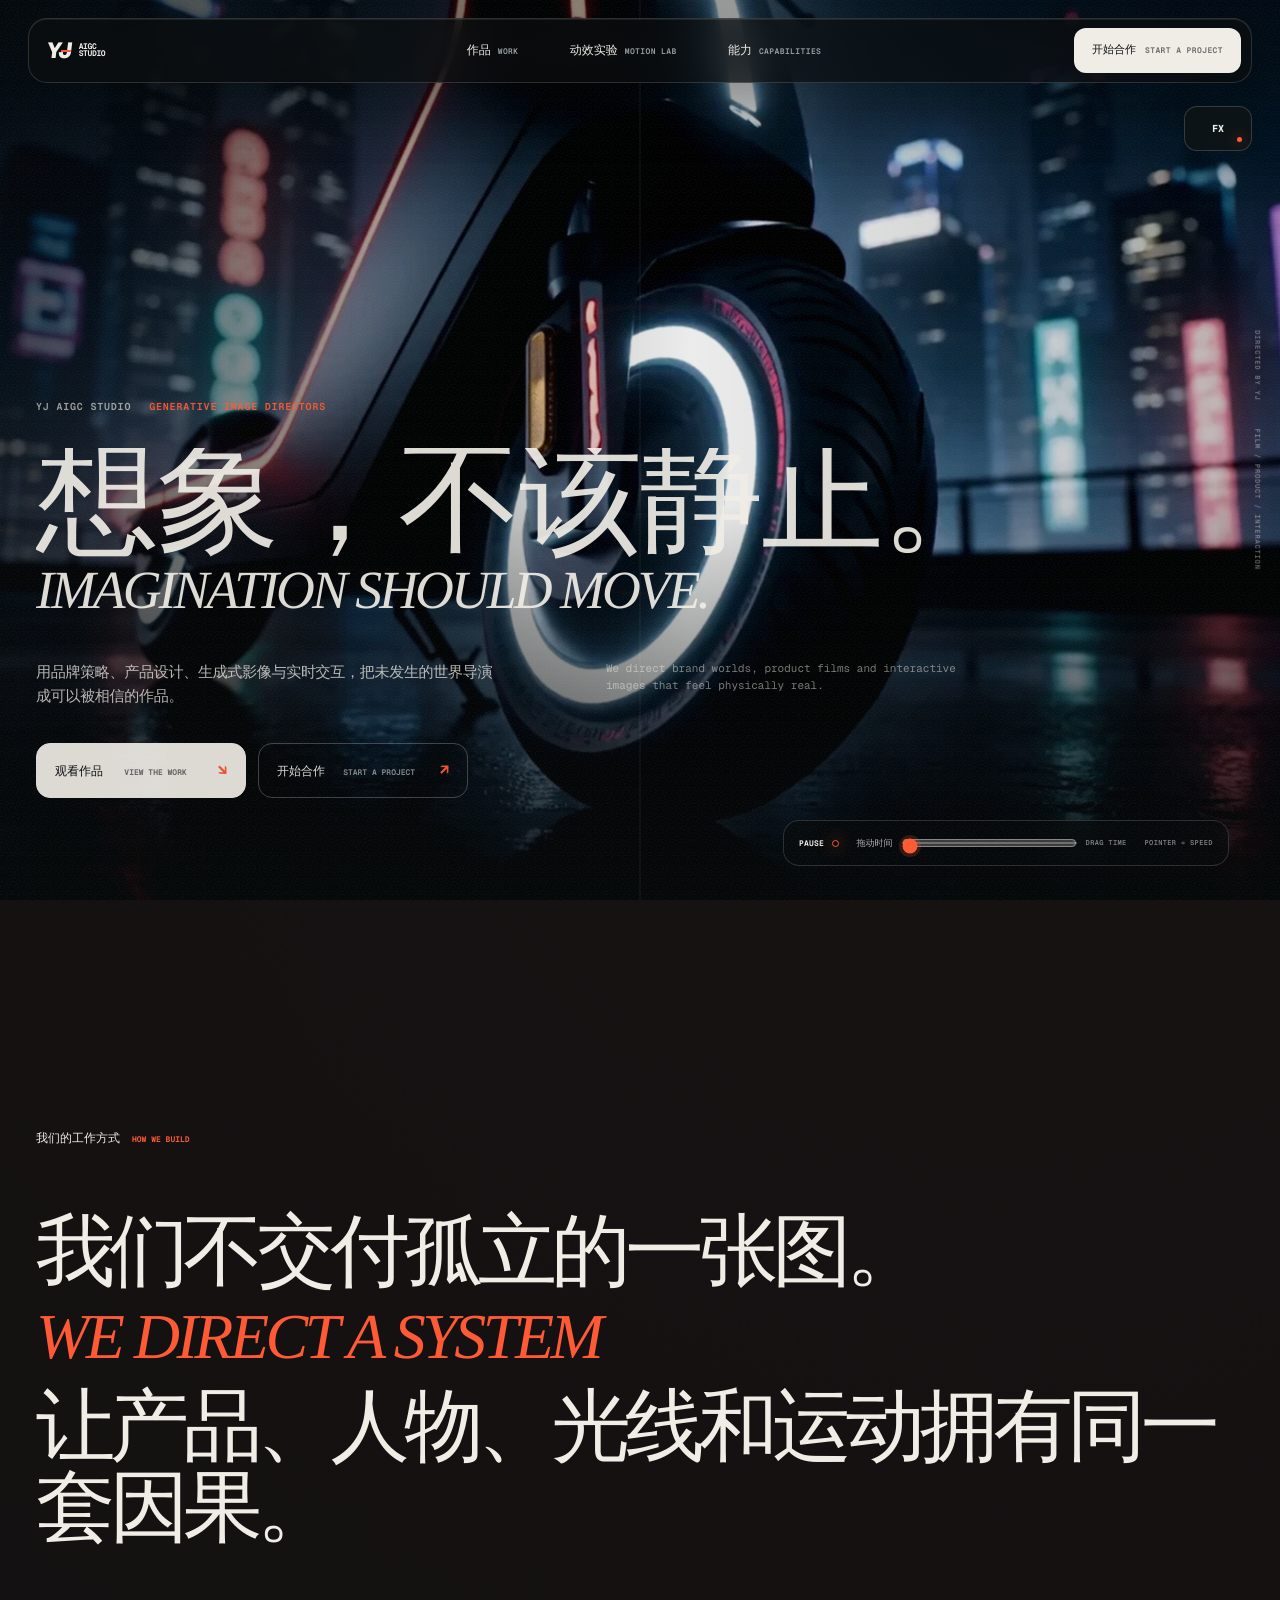
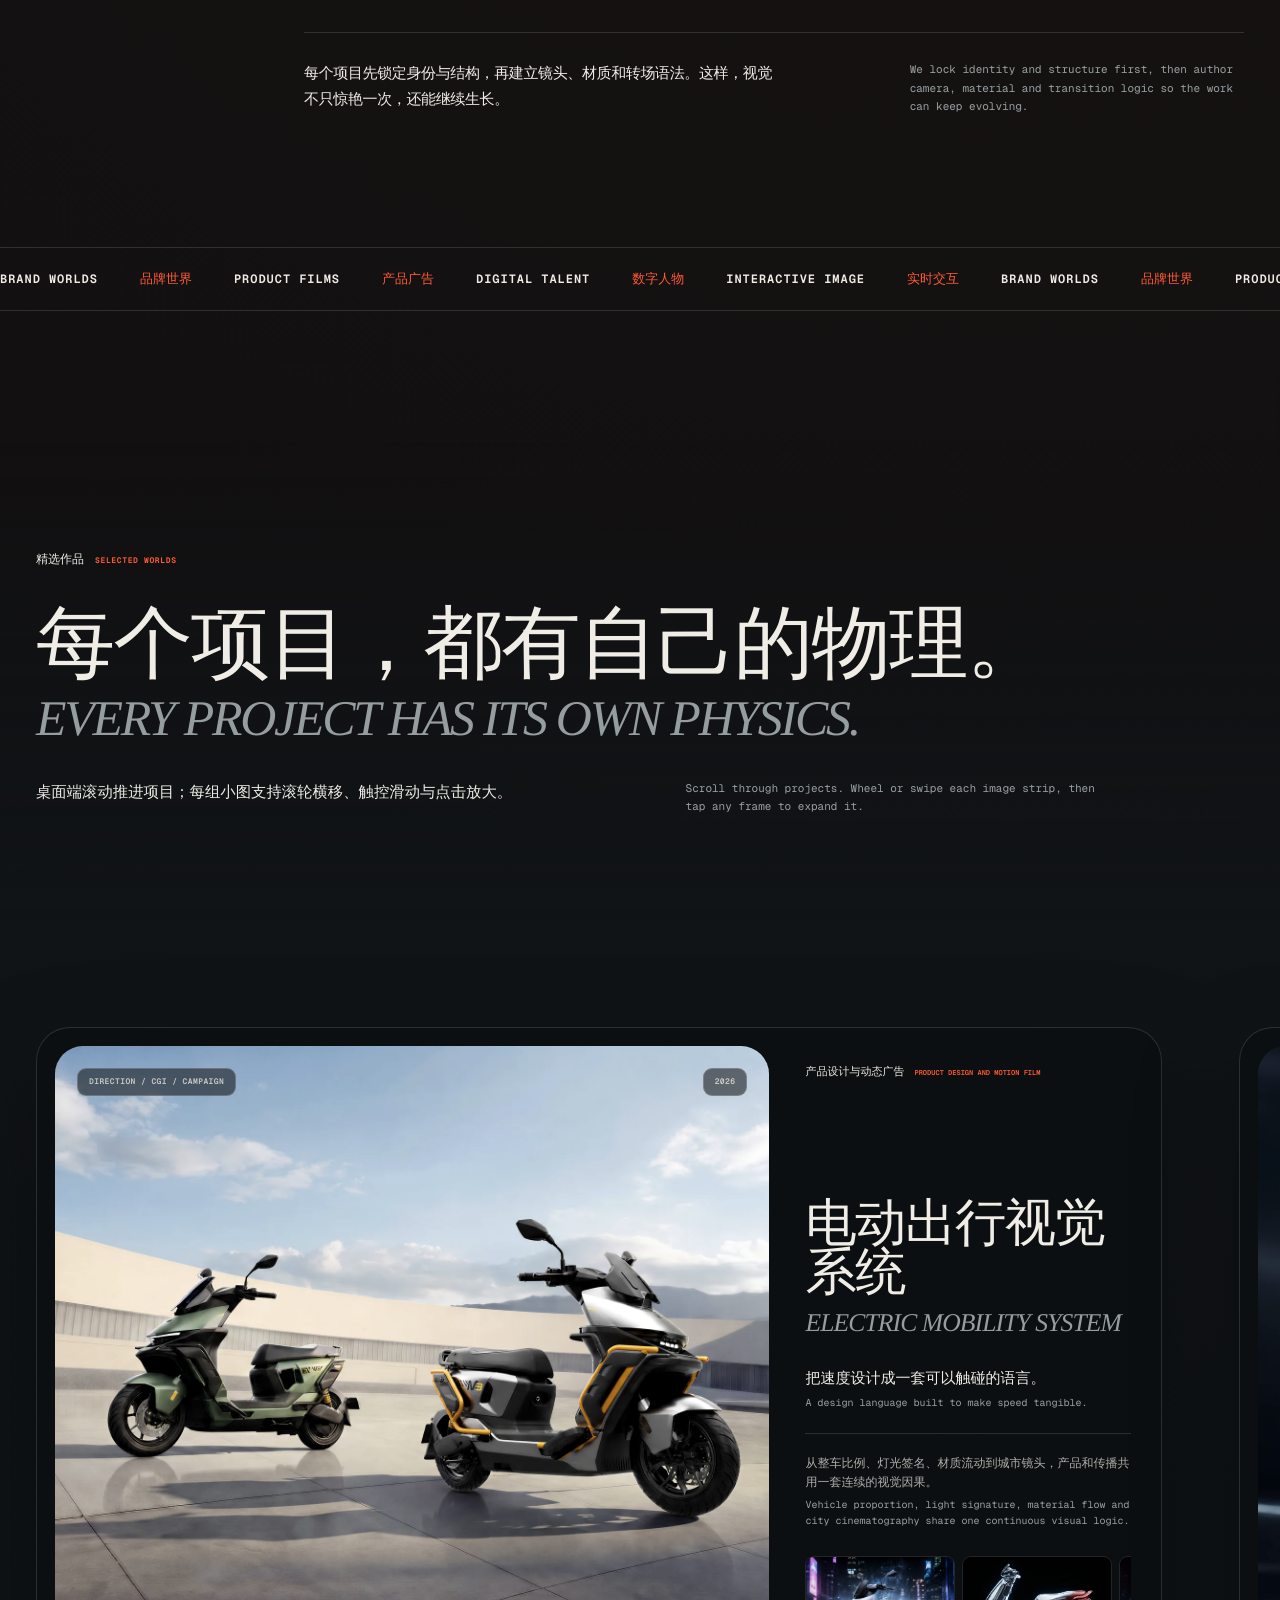
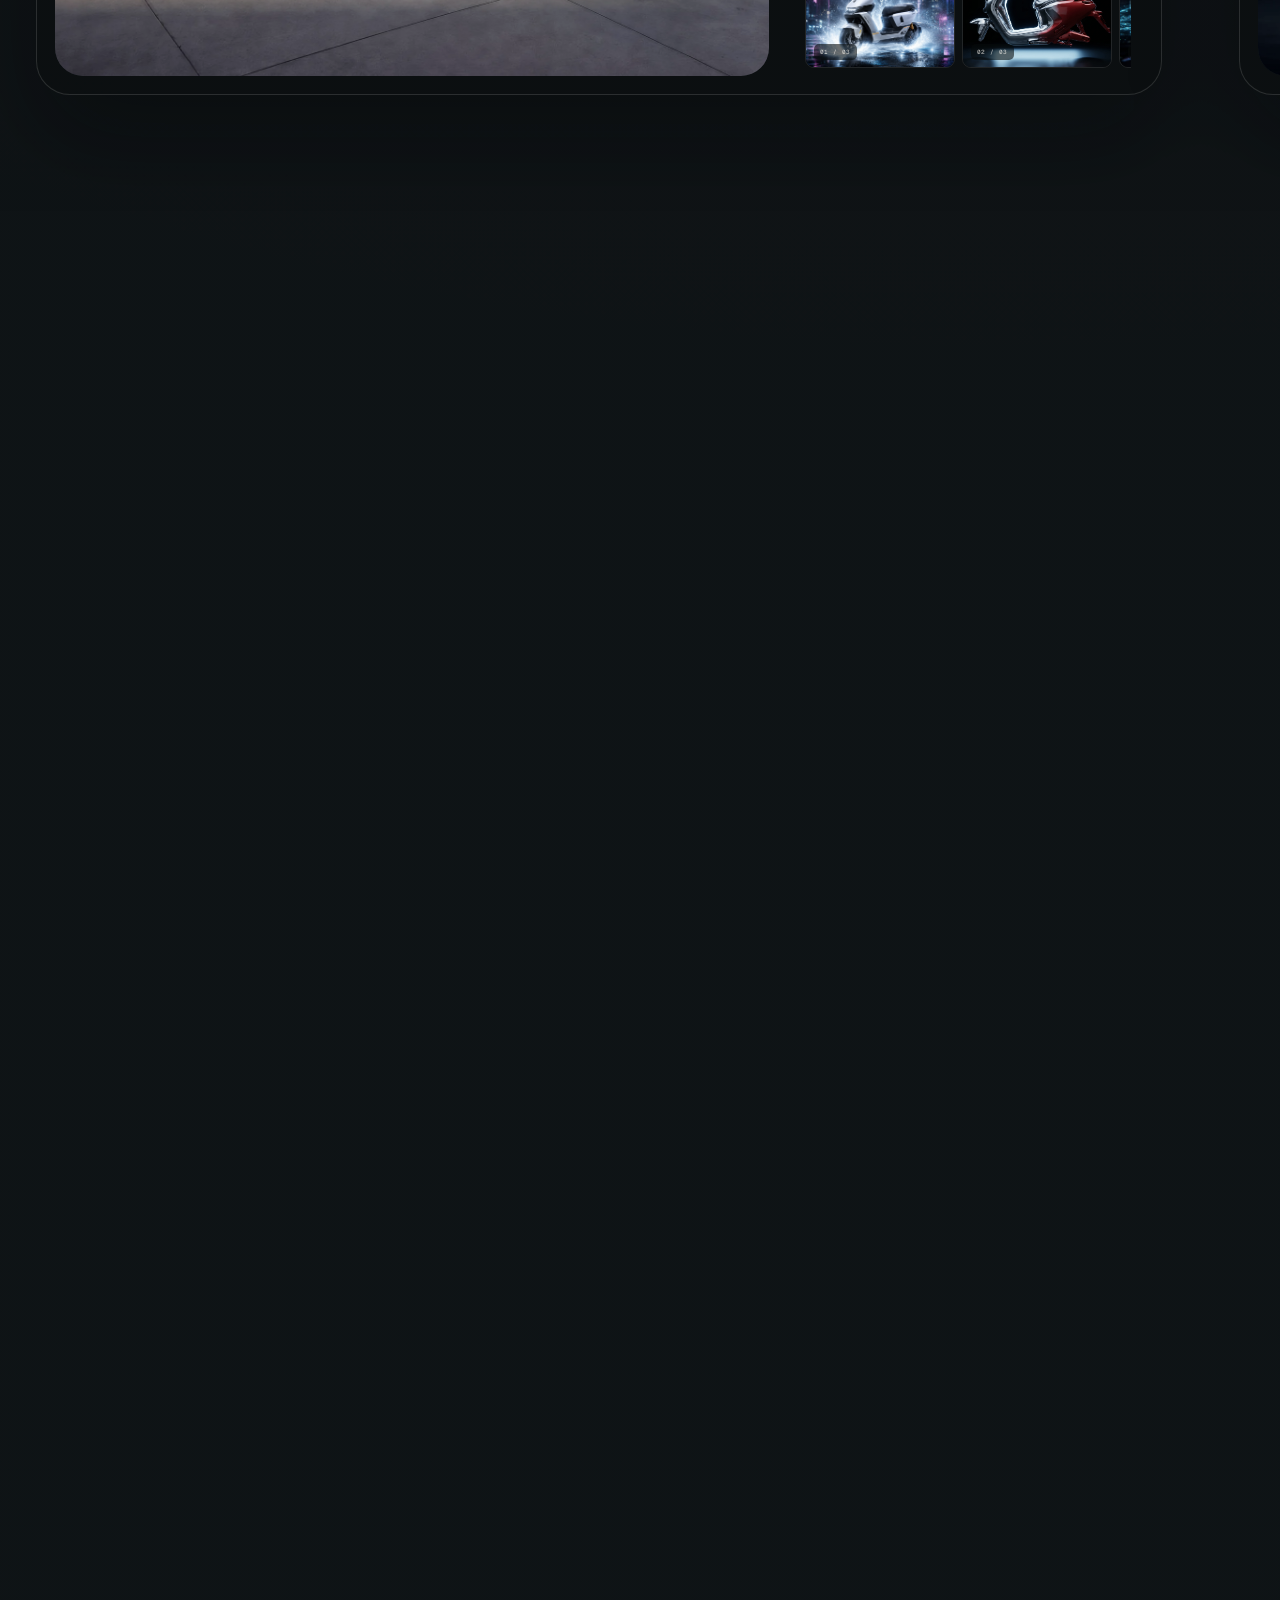
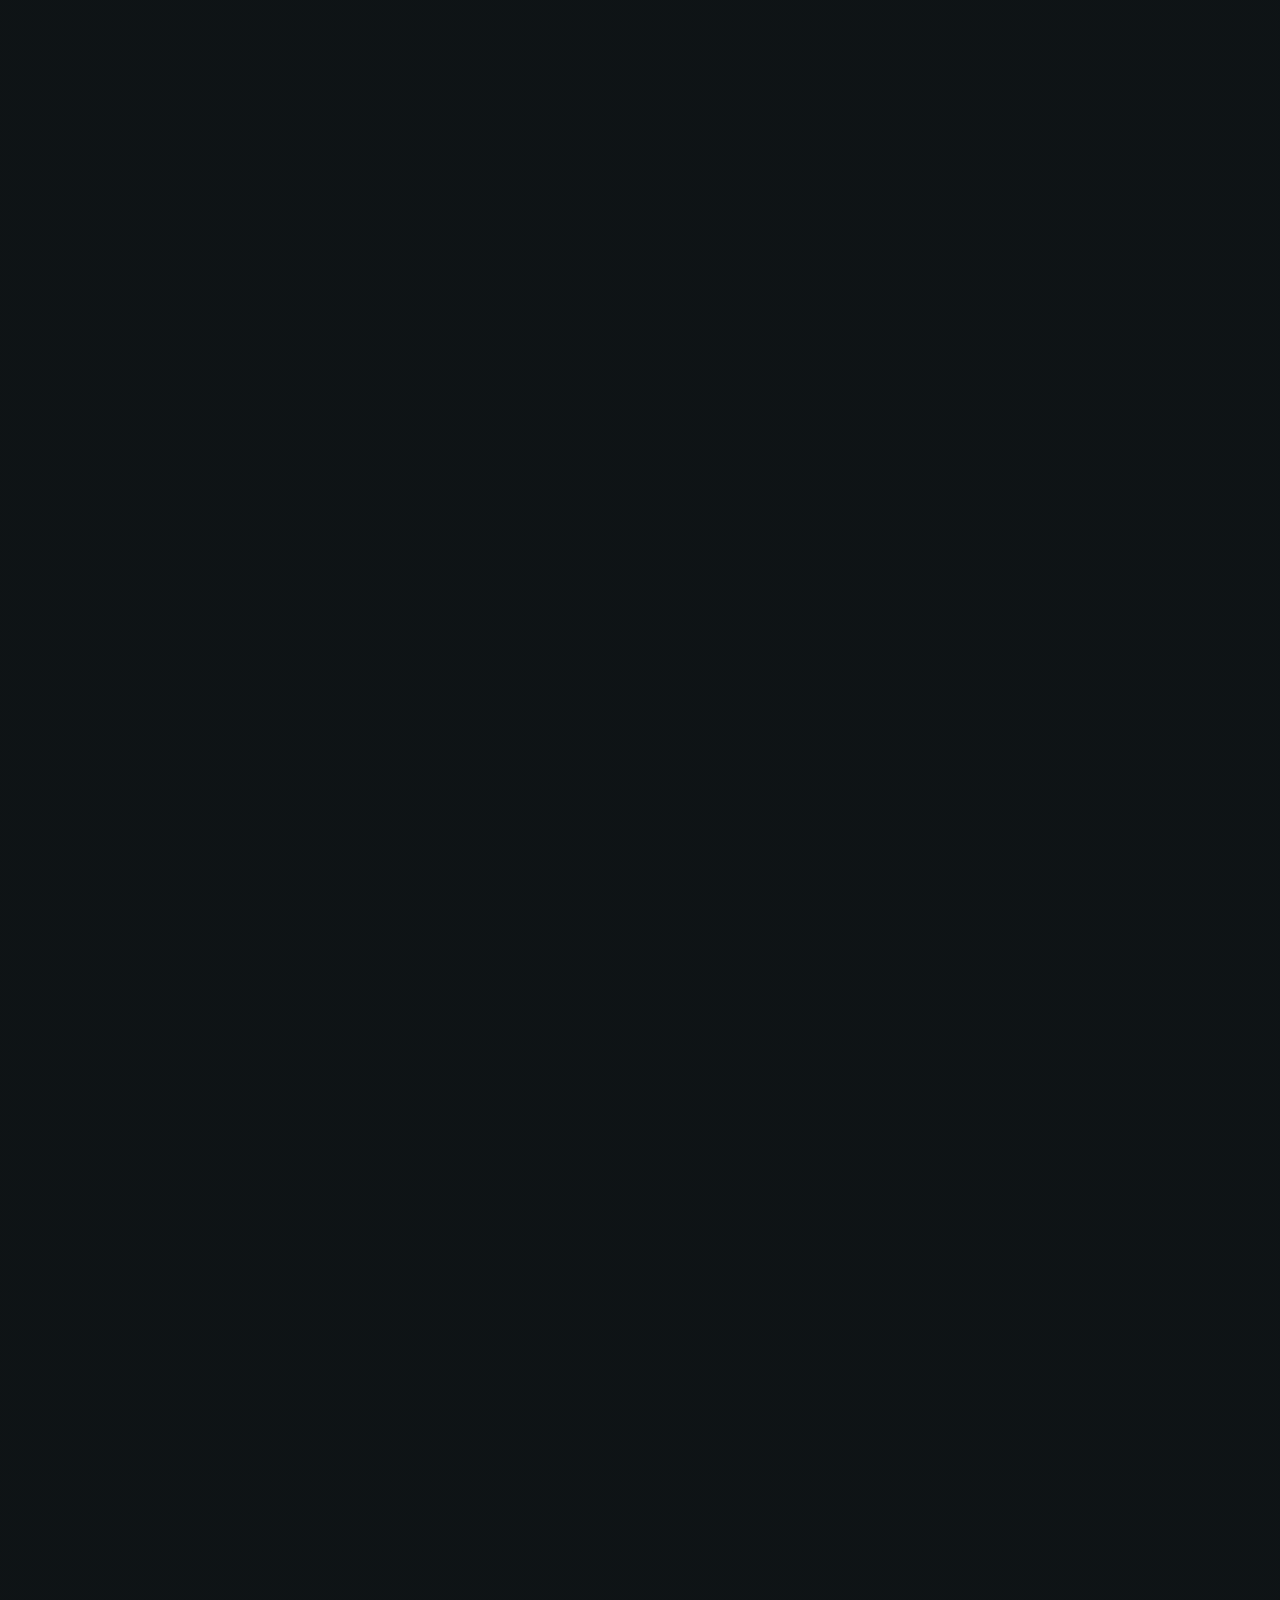
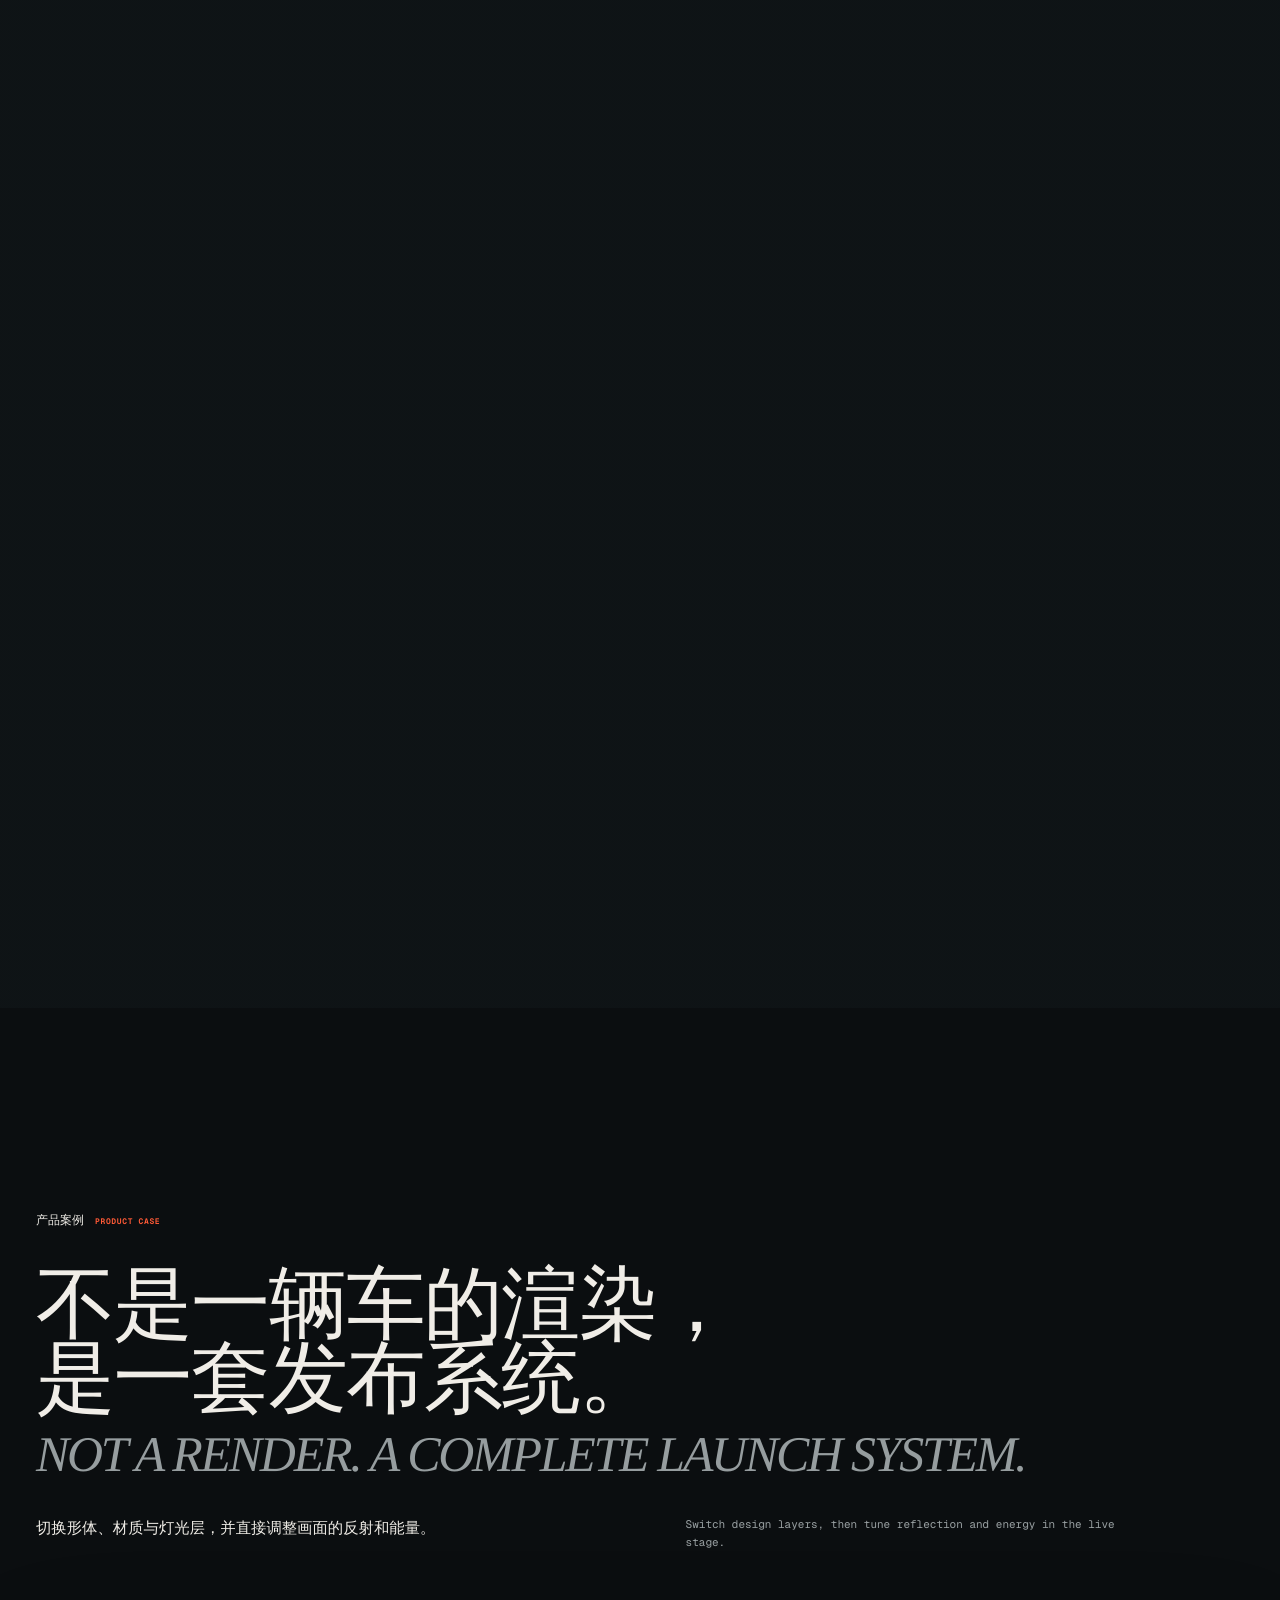
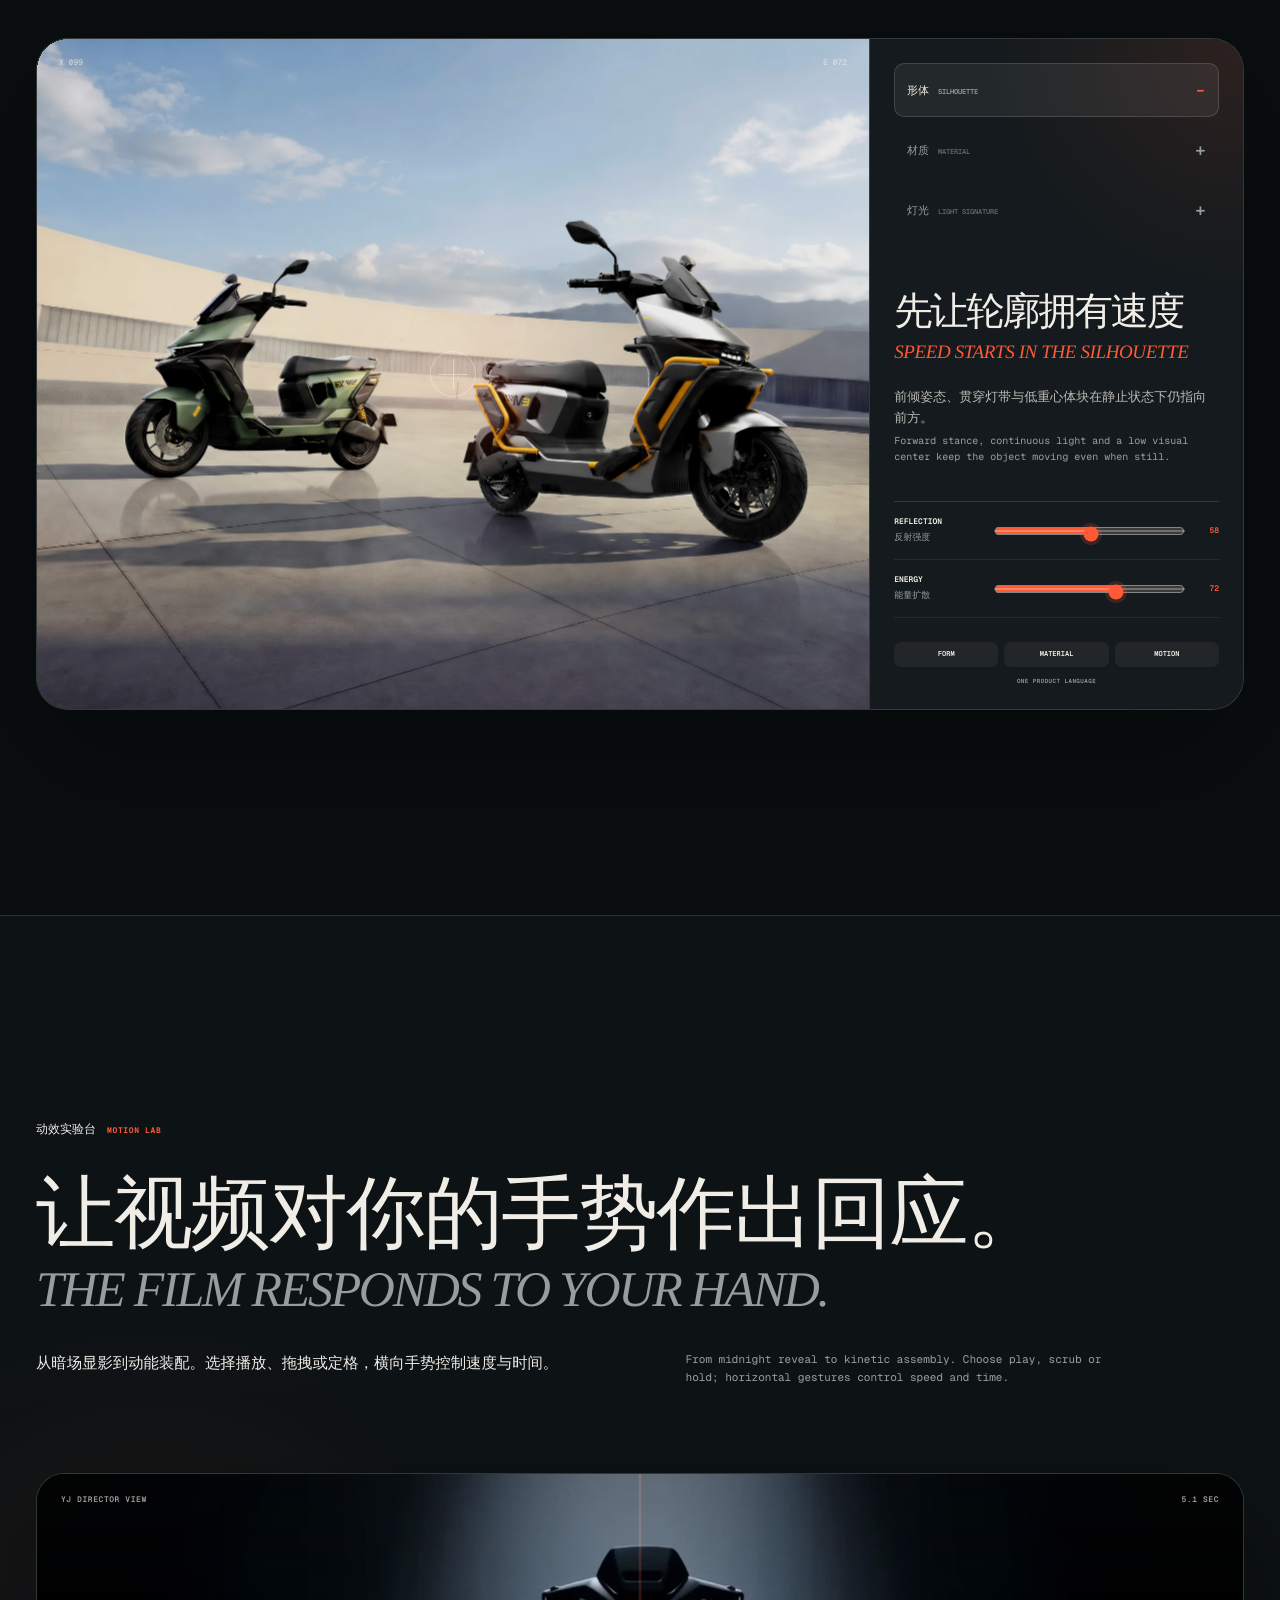
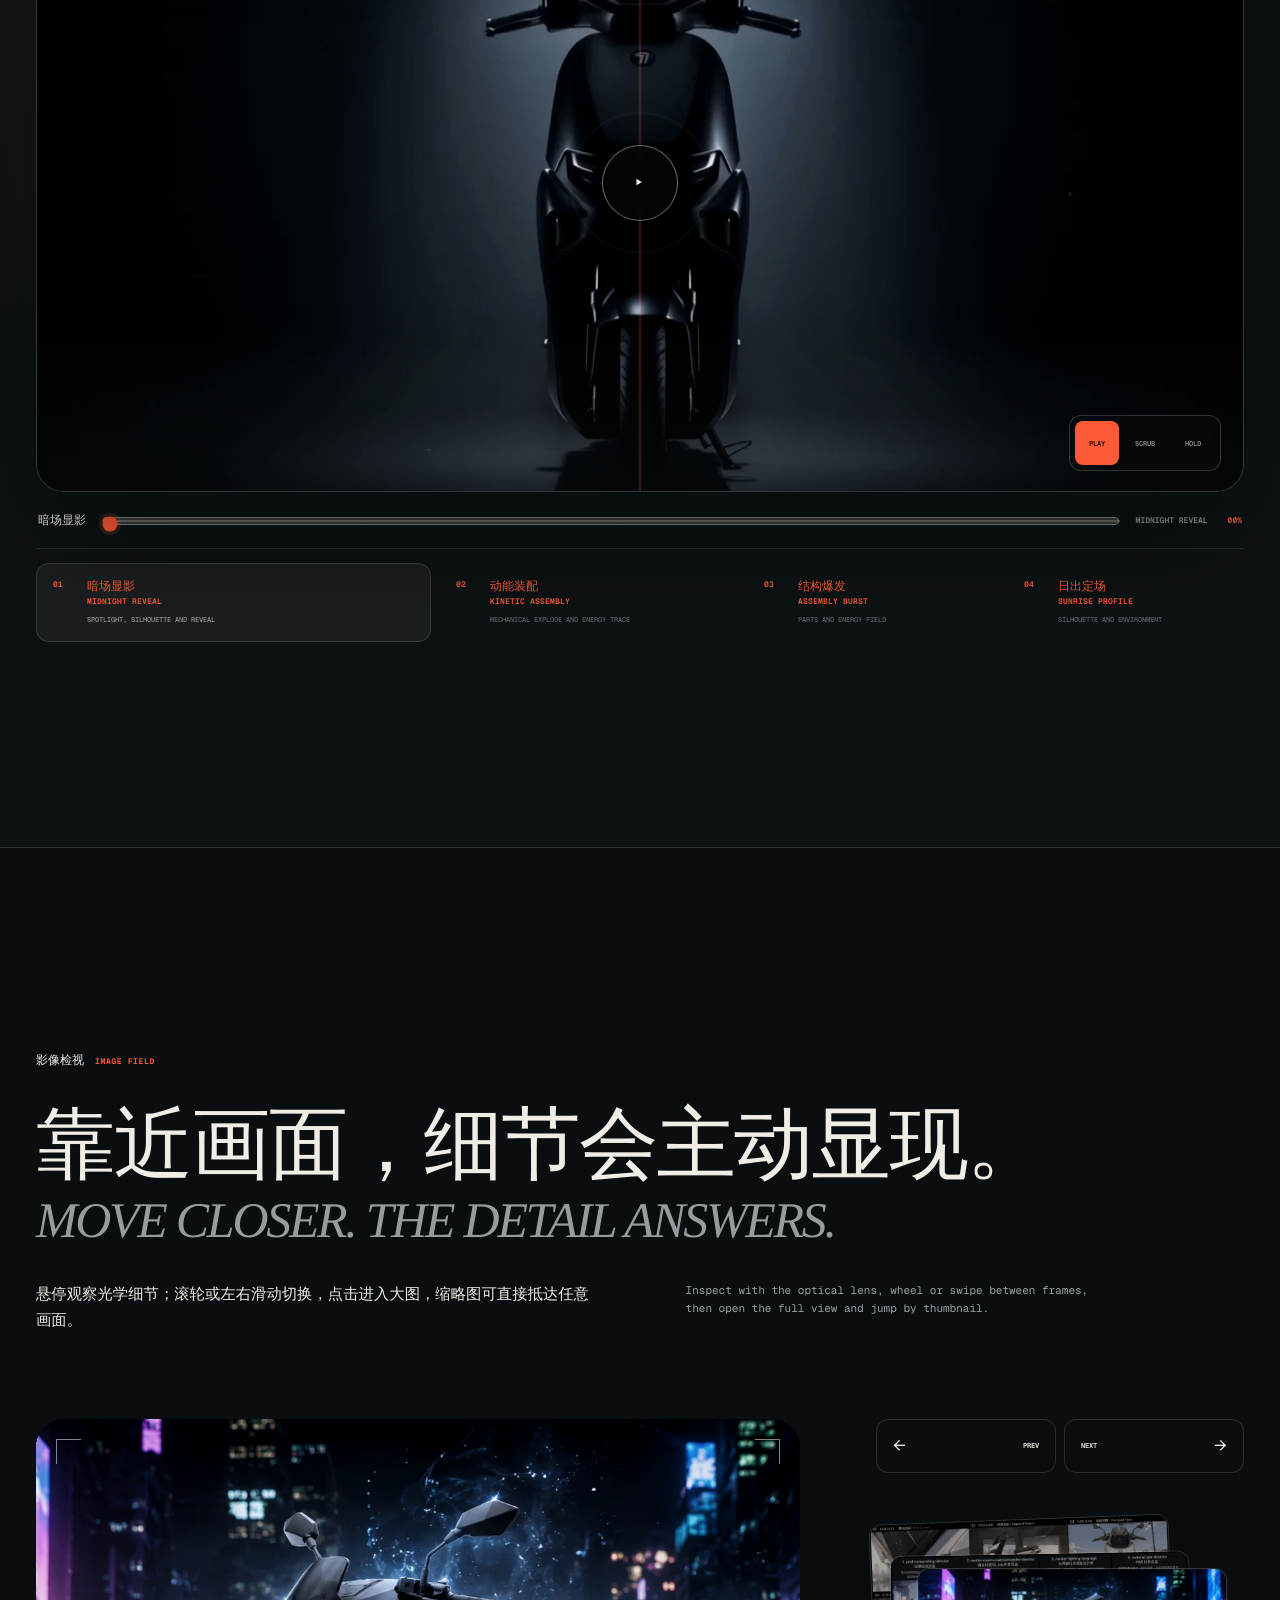
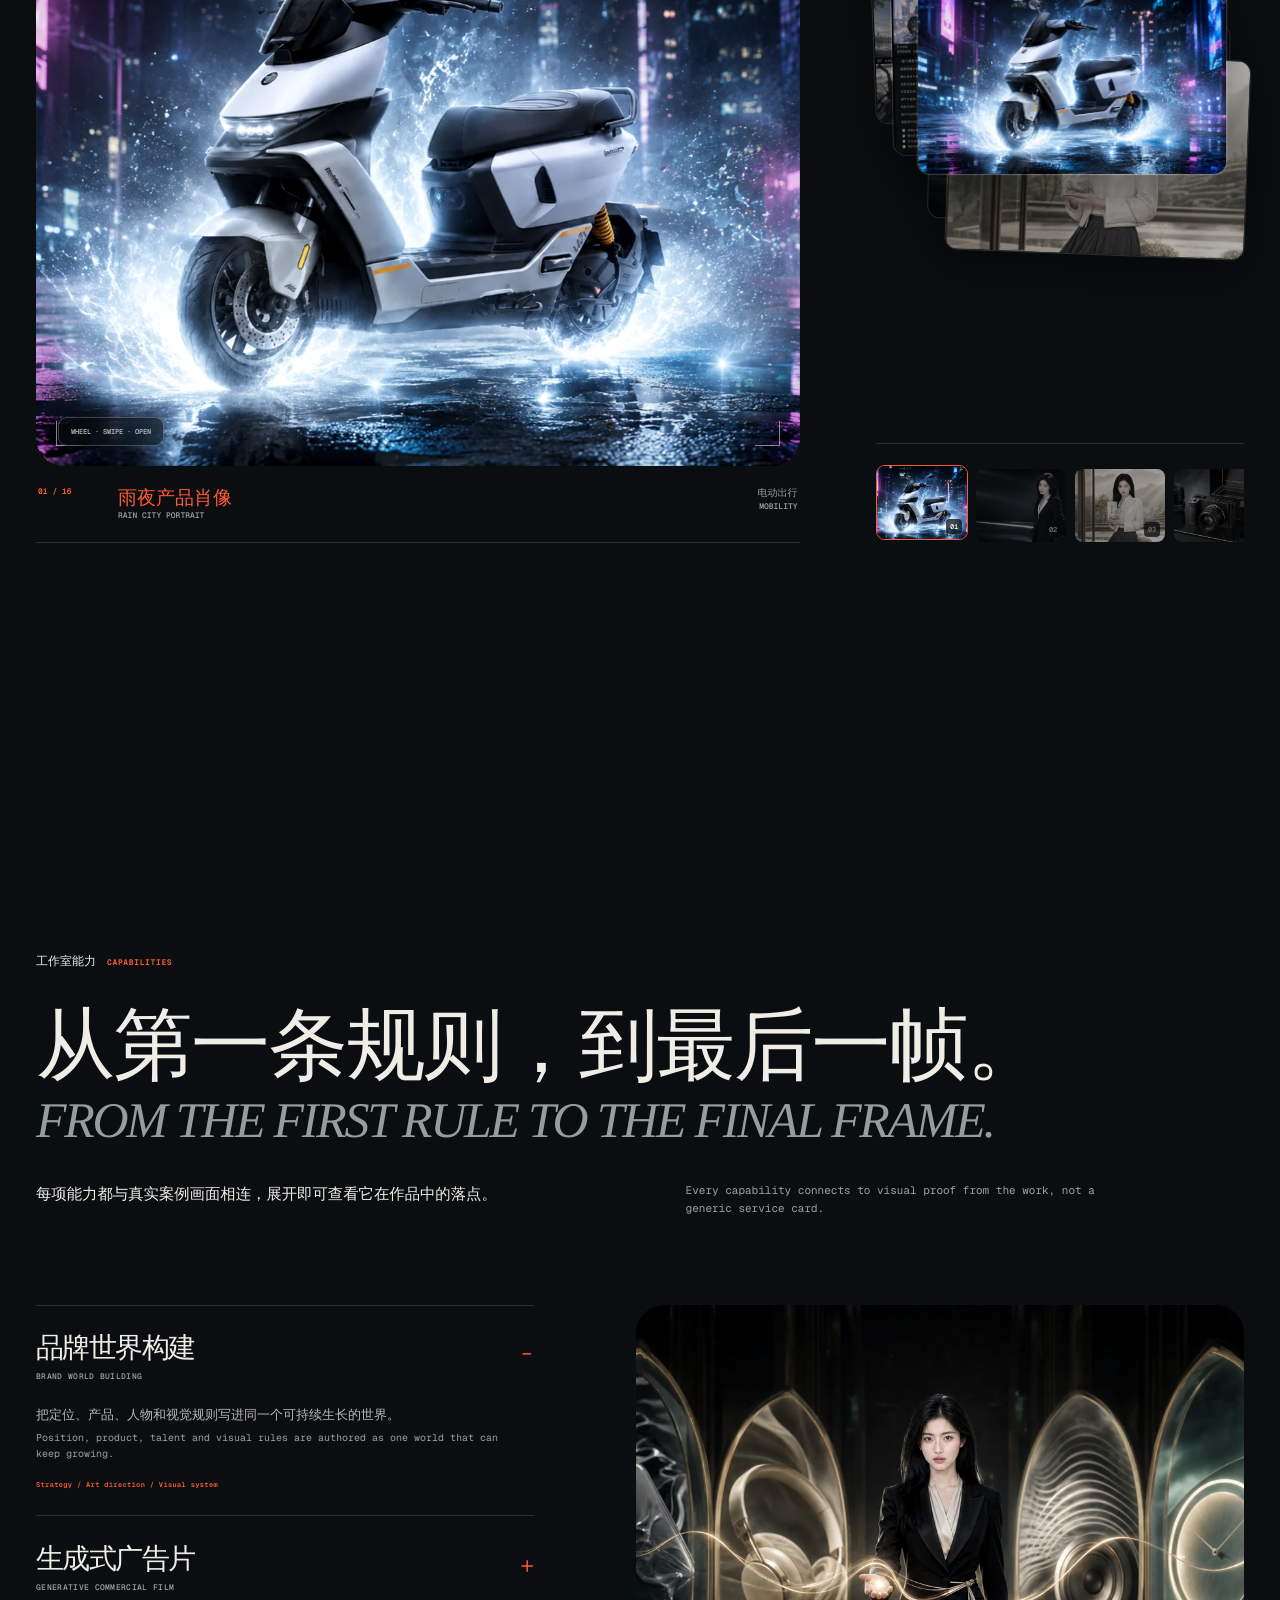
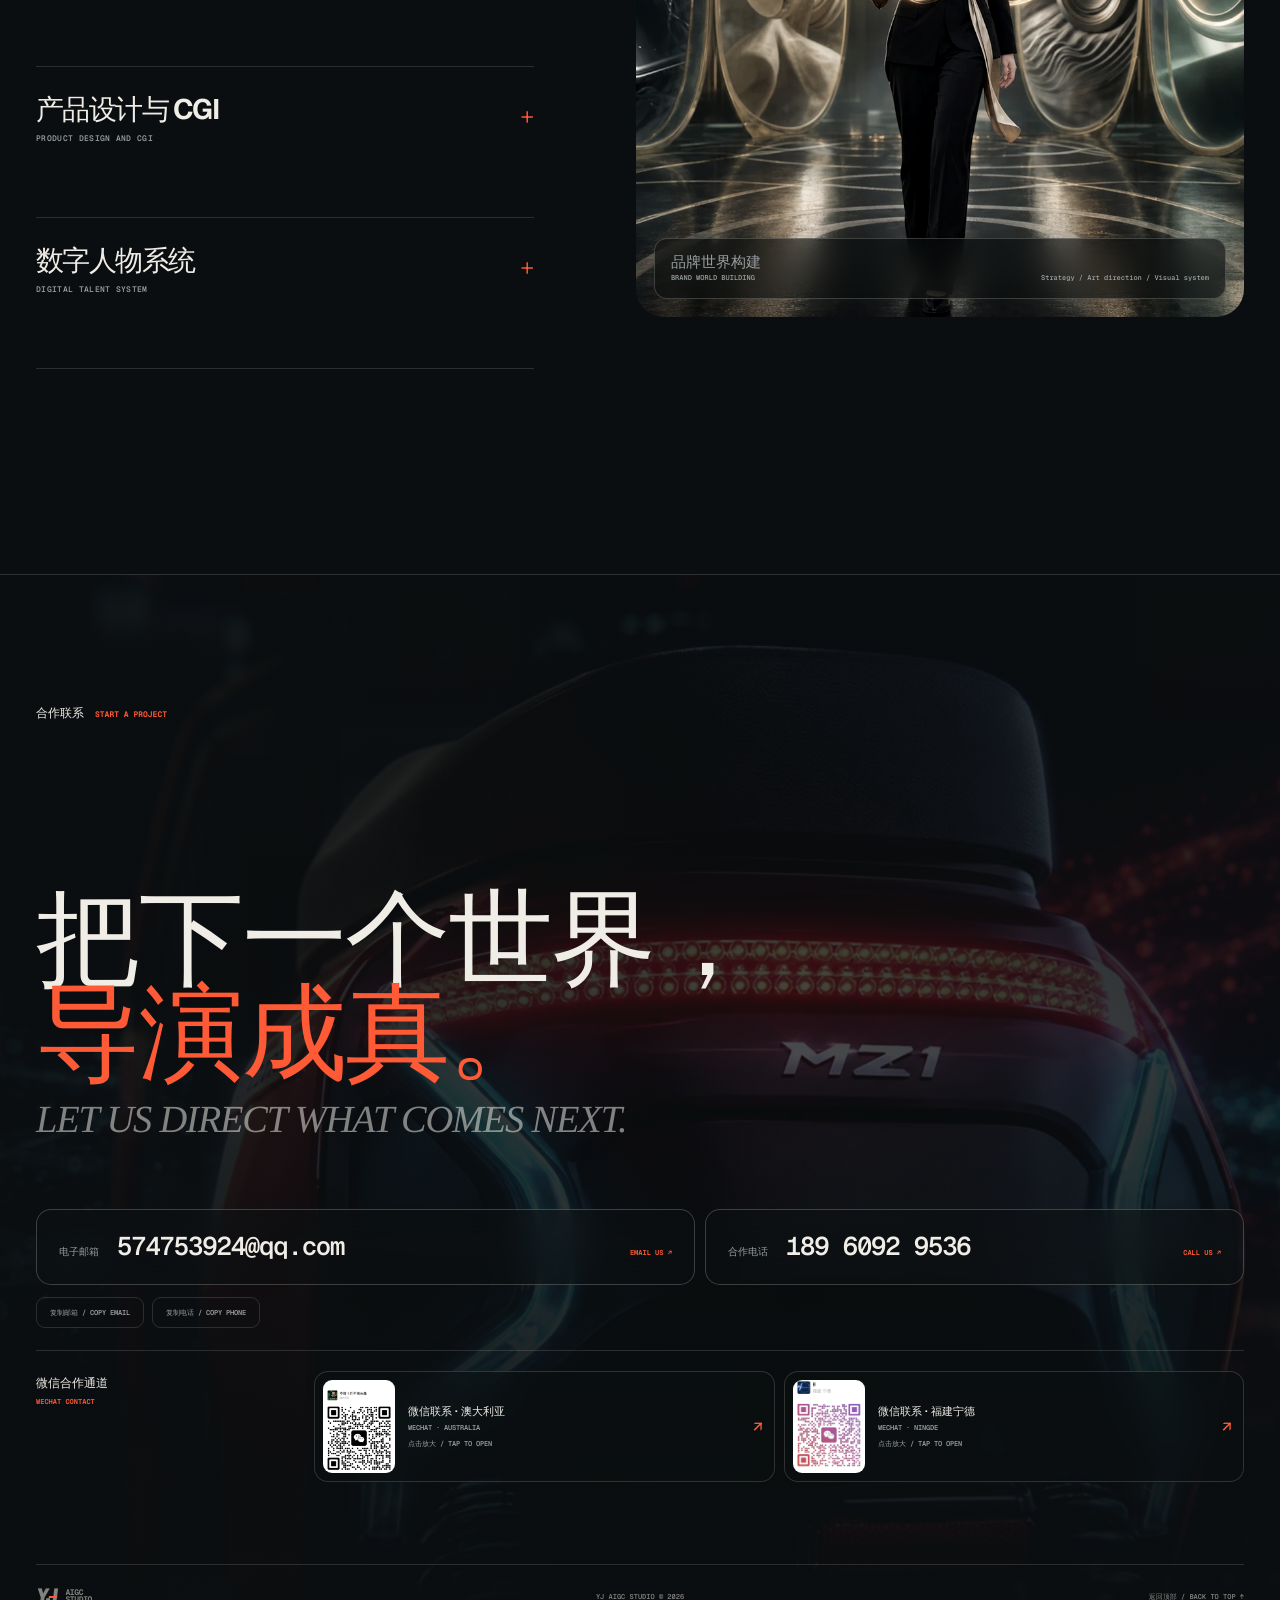
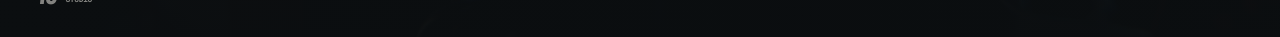
==== release-20260804-mz3/index.html @ e7b6bd92 "Publish MZ3 cinematic motion release" ====
<!doctype html>
<html lang="zh-CN">
  <head>
    <meta charset="UTF-8" />
    <meta name="viewport" content="width=device-width, initial-scale=1.0, viewport-fit=cover" />
    <meta name="theme-color" content="#0b0e10" />
    <meta name="color-scheme" content="dark" />
    <meta name="description" content="YJ AI 影像工作室。生成式品牌世界、产品影像、电影级动效与实时交互。" />
    <meta property="og:title" content="YJ AI Film Studio | 让未见，成为可见" />
    <meta property="og:description" content="A cinematic AI image studio for brand worlds, product films and interactive launch systems." />
    <meta property="og:type" content="website" />
    <meta property="og:url" content="https://yuan559.github.io/" />
    <meta property="og:image" content="https://yuan559.github.io/release-20260804-mz3/assets/mz3-motion/midnight-reveal-poster.webp" />
    <meta name="twitter:card" content="summary_large_image" />
    <link rel="canonical" href="https://yuan559.github.io/" />
    <link rel="icon" href="/release-20260804-mz3/assets/mobility-film/tail-energy.webp" type="image/webp" />
    <link rel="preload" href="/release-20260804-mz3/assets/mobility-film/city-velocity-poster.webp" as="image" type="image/webp" />
    <title>YJ AI Film Studio | 让未见，成为可见</title>
    <script type="module" crossorigin src="/release-20260804-mz3/assets/index-DRC7I3nQ.js"></script>
    <link rel="stylesheet" crossorigin href="/release-20260804-mz3/assets/index-ChUv1lBg.css">
  </head>
  <body>
    <div id="root"></div>
  </body>
</html>
---- release-20260804-mz3/assets/index-ChUv1lBg.css ----
@font-face{font-family:YJ Sans;src:url(/release-20260804-mz3/assets/fonts/Geist-Variable.woff2) format("woff2");font-style:normal;font-weight:100 900;font-display:swap}@font-face{font-family:YJ Mono;src:url(/release-20260804-mz3/assets/fonts/GeistMono-Variable.woff2) format("woff2");font-style:normal;font-weight:100 900;font-display:swap}:root{color-scheme:dark;--canvas: #0b0e10;--canvas-soft: #101518;--surface: #141a1d;--surface-high: #1a2124;--ink: #f0ede7;--muted: #969d9f;--muted-deep: #657074;--signal: #ff5a36;--signal-soft: rgba(255, 90, 54, .14);--line: rgba(240, 237, 231, .14);--line-soft: rgba(240, 237, 231, .08);--shadow: rgba(3, 6, 7, .48);--shell: min(1440px, calc(100vw - 72px) );--user-motion: 1;--user-depth: .72;--user-grain: .42;--ease-out: cubic-bezier(.16, 1, .3, 1);--radius-stage: 28px;--radius-module: 16px;font-family:YJ Sans,Microsoft YaHei,sans-serif;font-synthesis:none;text-rendering:geometricPrecision;background:var(--canvas);color:var(--ink)}*{box-sizing:border-box}html{min-width:320px;scroll-behavior:auto;background:var(--canvas)}body{min-width:320px;min-height:100dvh;margin:0;overflow-x:hidden;background:radial-gradient(circle at 78% 4%,rgba(255,90,54,.055),transparent 26%),var(--canvas);color:var(--ink);-webkit-font-smoothing:antialiased}body.menu-open,body.viewer-open{overflow:hidden}button,a,input{font:inherit}button{border:0;padding:0;color:inherit;background:none;cursor:pointer}a{color:inherit;text-decoration:none}img,video,canvas{display:block;max-width:100%}img,video{object-fit:cover}::selection{background:var(--signal);color:#17100d}:focus-visible{outline:2px solid var(--signal);outline-offset:4px}.app{position:relative;isolation:isolate;min-height:100dvh;overflow:clip}.app:after{position:fixed;inset:0;z-index:95;content:"";pointer-events:none;opacity:calc(var(--user-grain) * .075);mix-blend-mode:screen;background-image:repeating-radial-gradient(circle at 18% 32%,rgba(255,255,255,.75) 0 .45px,transparent .7px 3px),repeating-radial-gradient(circle at 76% 68%,rgba(255,255,255,.5) 0 .35px,transparent .7px 4px);background-size:11px 13px,17px 19px}.page-shell{width:var(--shell);margin-inline:auto}.skip-link{position:fixed;top:12px;left:12px;z-index:200;padding:12px 16px;border-radius:10px;background:var(--signal);color:#17100d;font:700 11px/1 YJ Mono,monospace;transform:translateY(-140%);transition:transform .25s ease}.skip-link:focus{transform:translateY(0)}.neural-field{position:fixed;inset:0;z-index:-1;opacity:calc(.22 * var(--user-depth));pointer-events:none}.site-progress{position:fixed;inset:0 0 auto;z-index:120;height:2px;pointer-events:none}.site-progress__bar{display:block;width:100%;height:100%;background:var(--signal);transform:scaleX(0);transform-origin:left center}.dual-copy{display:flex;flex-direction:column;gap:5px}.dual-copy__zh,.dual-copy__en{display:block}.studio-mark{display:inline-flex;align-items:center;gap:10px;flex:0 0 auto}.studio-mark__letters{position:relative;display:flex;align-items:center;height:30px;font-size:26px;font-weight:860;line-height:.82;letter-spacing:-.16em;transform:skew(-7deg)}.studio-mark__letters:after{position:absolute;inset:45% -2px auto 1px;height:2px;content:"";background:var(--signal);transform:scaleX(.42);transform-origin:right}.studio-mark__letters i{font-style:normal}.studio-mark__name{font:660 8px/.86 YJ Mono,monospace;letter-spacing:-.045em}.studio-mark--compact .studio-mark__letters{height:24px;font-size:22px}.site-header{position:fixed;inset:18px 28px auto;z-index:110}.site-header__bar{display:grid;grid-template-columns:1fr auto 1fr;align-items:center;min-height:62px;padding:8px 10px 8px 18px;border:1px solid rgba(240,237,231,.16);border-radius:19px;background:#0b0e10bd;box-shadow:0 18px 60px #03060747,inset 0 1px #ffffff14;backdrop-filter:blur(22px) saturate(1.16);-webkit-backdrop-filter:blur(22px) saturate(1.16)}.site-header__nav{display:flex;align-items:center;gap:clamp(28px,4vw,68px)}.site-header__nav a{position:relative;display:flex;align-items:baseline;gap:7px;padding:15px 0}.site-header__nav a:after{position:absolute;inset:auto 0 8px;height:1px;content:"";background:var(--signal);transform:scaleX(0);transform-origin:right;transition:transform .36s var(--ease-out)}.site-header__nav a:hover:after,.site-header__nav a:focus-visible:after{transform:scaleX(1);transform-origin:left}.site-header__nav span{font-size:12px;font-weight:680}.site-header__nav small,.site-header__contact small{color:var(--muted);font:620 8px/1 YJ Mono,monospace;letter-spacing:.05em}.site-header__contact{justify-self:end;display:flex;align-items:baseline;gap:9px;padding:15px 18px;border-radius:12px;background:var(--ink);color:var(--canvas)}.site-header__contact span{font-size:11px;font-weight:720}.site-header__contact small{color:#0b0e1094}.site-header__menu,.site-menu{display:none}.hero{position:relative;min-height:100dvh;overflow:hidden;background:#101518}.hero-film{--film-x: 0;--film-y: 0;--film-rx: 0;--film-ry: 0;position:absolute;inset:0;overflow:hidden;background:#11171a;perspective:1400px;touch-action:pan-y}.hero-film video{width:calc(100% + 42px);height:calc(100% + 32px);margin:-16px -21px;filter:saturate(.88) contrast(1.12);transform:translate3d(calc(var(--film-x) * 1px),calc(var(--film-y) * 1px),0) rotateX(calc(var(--film-rx) * 1deg)) rotateY(calc(var(--film-ry) * 1deg)) scale(1.035);transform-origin:center;will-change:transform,filter}.hero-film__veil{position:absolute;inset:0;pointer-events:none;background:linear-gradient(180deg,rgba(6,9,10,.34),transparent 24%,transparent 56%,rgba(6,9,10,.9) 100%),linear-gradient(90deg,#06090ab8,#06090a14 54%,#06090a47)}.hero-film__optics{position:absolute;inset:0;pointer-events:none;opacity:calc(.66 * var(--user-depth));background:radial-gradient(circle at calc(50% + var(--film-x) * 1.6px) calc(50% + var(--film-y) * 1.6px),transparent 0 8%,rgba(255,255,255,.035) 8.2%,transparent 8.8% 18%,rgba(255,90,54,.05) 18.2%,transparent 19%),linear-gradient(90deg,transparent 49.92%,rgba(255,255,255,.15) 50%,transparent 50.08%);mix-blend-mode:screen}.hero-film__hud{position:absolute;right:clamp(28px,4vw,68px);bottom:34px;z-index:2;display:grid;grid-template-columns:auto minmax(180px,270px) auto;align-items:center;gap:18px;padding:13px 15px;border:1px solid rgba(240,237,231,.16);border-radius:var(--radius-module);background:#090c0da3;backdrop-filter:blur(18px);-webkit-backdrop-filter:blur(18px)}.film-toggle{display:flex;align-items:center;gap:8px;color:var(--ink);font:650 8px/1 YJ Mono,monospace}.film-toggle i{width:7px;height:7px;border:1px solid var(--signal);border-radius:50%;box-shadow:0 0 16px #ff5a369e}.film-progress{display:grid;grid-template-columns:auto 1fr auto;align-items:center;gap:9px;color:#f0ede7b8;font-size:9px}.film-progress small,.film-rate{font:580 7px/1 YJ Mono,monospace;color:#f0ede785;letter-spacing:.05em}input[type=range]{min-width:0;height:18px;margin:0;background:transparent;accent-color:var(--signal)}input[type=range]::-webkit-slider-runnable-track{height:2px;background:#f0ede747}input[type=range]::-webkit-slider-thumb{width:10px;height:10px;margin-top:-4px;border:0;border-radius:50%;background:var(--signal);box-shadow:0 0 0 3px #ff5a362e;-webkit-appearance:none}.hero__content{position:relative;z-index:2;display:flex;flex-direction:column;justify-content:flex-end;min-height:100dvh;padding-top:118px;padding-bottom:clamp(112px,13vh,148px);pointer-events:none}.hero__content a{pointer-events:auto}.hero__eyebrow{display:flex;gap:18px;margin-bottom:clamp(24px,4vh,52px);color:#f0ede7ad;font:620 10px/1 YJ Mono,monospace;letter-spacing:.08em}.hero__eyebrow span:last-child{color:var(--signal)}.hero h1{max-width:1180px;margin:0;overflow:hidden;font-weight:810;line-height:.82;letter-spacing:-.085em;text-wrap:balance}.hero h1 span{display:block;font-size:clamp(68px,9.6vw,154px)}.hero h1 em{display:block;margin-top:16px;color:var(--ink);font:italic 400 clamp(26px,4.2vw,66px)/.95 Georgia,serif;letter-spacing:-.055em}.hero__content>p{display:grid;grid-template-columns:minmax(260px,470px) minmax(220px,370px);gap:clamp(28px,8vw,120px);max-width:940px;margin:clamp(26px,5vh,52px) 0 0;color:#f0ede7d1;font-size:clamp(14px,1.18vw,18px);line-height:1.6;letter-spacing:-.025em}.hero__content>p small{color:#f0ede785;font:420 11px/1.55 YJ Mono,monospace;letter-spacing:0}.hero__actions{display:flex;align-items:center;gap:12px;margin-top:34px}.hero-cta{display:grid;grid-template-columns:auto auto auto;align-items:baseline;gap:12px;min-width:210px;padding:17px 18px;border:1px solid rgba(240,237,231,.28);border-radius:14px;backdrop-filter:blur(12px);-webkit-backdrop-filter:blur(12px);transition:color .28s ease,background .28s ease,border-color .28s ease}.hero-cta span{font-size:12px;font-weight:720}.hero-cta small{font:620 8px/1 YJ Mono,monospace;color:currentColor;opacity:.6}.hero-cta b{justify-self:end;color:var(--signal);font-size:15px}.hero-cta--primary{border-color:var(--ink);background:var(--ink);color:var(--canvas)}.hero-cta--primary:hover,.hero-cta--ghost:hover{border-color:var(--signal);background:var(--signal);color:#17100d}.hero-cta--primary:hover b,.hero-cta--ghost:hover b{color:#17100d}.hero__edge-copy{position:absolute;top:50%;right:23px;z-index:2;display:flex;align-items:center;gap:28px;color:#f0ede76e;font:580 7px/1 YJ Mono,monospace;letter-spacing:.12em;transform:translate(50%,-50%) rotate(90deg);transform-origin:center}.motion-console{position:fixed;right:20px;top:98px;z-index:116;width:320px;min-height:280px;pointer-events:none}.motion-console__panel{position:absolute;inset:0;padding:18px;border:1px solid rgba(240,237,231,.18);border-radius:18px;background:#0f1416eb;box-shadow:0 28px 80px #03060775,inset 0 1px #ffffff12;backdrop-filter:blur(22px) saturate(1.1);-webkit-backdrop-filter:blur(22px) saturate(1.1);clip-path:inset(0 0 78% 66% round 18px);opacity:1;pointer-events:none;transition:opacity .24s ease,transform .42s var(--ease-out)}.motion-console:not(.is-open) .motion-console__panel{opacity:0;transform:translateY(8px) scale(.97)}.motion-console.is-open .motion-console__panel{opacity:1;transform:none;pointer-events:auto}.motion-console__head{display:flex;align-items:center;justify-content:space-between;padding-bottom:18px;border-bottom:1px solid var(--line)}.motion-console__head>span{display:flex;align-items:baseline;gap:8px}.motion-console__head b,.motion-console label b{font:650 9px/1 YJ Mono,monospace;letter-spacing:.06em}.motion-console__head small,.motion-console label small{color:var(--muted);font-size:9px}.motion-console__head button{color:var(--muted);font:600 7px/1 YJ Mono,monospace}.motion-console label{display:grid;grid-template-columns:90px 1fr 25px;align-items:center;gap:9px;min-height:52px;border-bottom:1px solid var(--line-soft)}.motion-console label>span{display:flex;flex-direction:column;gap:4px}.motion-console output{text-align:right;color:var(--signal);font:600 8px/1 YJ Mono,monospace}.calm-toggle{display:flex;align-items:center;justify-content:space-between;width:100%;margin-top:14px;padding:12px;border-radius:11px;background:#f0ede70f;font:620 8px/1 YJ Mono,monospace;transition:background .3s ease,color .3s ease}.calm-toggle.is-active{background:var(--signal);color:#17100d}.calm-toggle small{color:currentColor;opacity:.6}.motion-console__trigger{position:absolute;top:8px;right:8px;display:flex;align-items:center;justify-content:center;width:68px;height:45px;border:1px solid rgba(240,237,231,.18);border-radius:13px;background:#0f1416db;box-shadow:0 12px 40px #03060742;font:720 10px/1 YJ Mono,monospace;pointer-events:auto}.motion-console__trigger i{position:absolute;right:9px;bottom:8px;width:5px;height:5px;border-radius:50%;background:var(--signal);box-shadow:0 0 13px #ff5a36bf}.section-title{display:flex;flex-direction:column;align-items:flex-start;max-width:1120px}.section-title__kicker{flex-direction:row;align-items:baseline;gap:11px;margin-bottom:38px}.section-title__kicker .dual-copy__zh{font-size:12px;font-weight:680}.section-title__kicker .dual-copy__en{color:var(--signal);font:650 8px/1 YJ Mono,monospace;letter-spacing:.08em}.section-title h2{margin:0;max-width:1050px;font-weight:780;line-height:.93;letter-spacing:-.075em;text-wrap:balance}.section-title h2 span{display:block;font-size:clamp(48px,6.2vw,98px)}.section-title h2 em{display:block;margin-top:16px;color:var(--muted);font:italic 400 clamp(25px,3.9vw,58px)/.98 Georgia,serif;letter-spacing:-.045em}.section-title__body{display:grid;grid-template-columns:minmax(260px,560px) minmax(220px,430px);gap:clamp(28px,7vw,110px);margin-top:36px}.section-title__body .dual-copy__zh{font-size:clamp(14px,1.2vw,17px);line-height:1.65}.section-title__body .dual-copy__en{color:var(--muted);font:420 11px/1.65 YJ Mono,monospace}.manifesto{position:relative;padding:clamp(150px,18vw,270px) 0 130px}.manifesto__lead{max-width:1180px}.manifesto__kicker{flex-direction:row;align-items:baseline;gap:12px;margin-bottom:64px}.manifesto__kicker .dual-copy__zh{font-size:12px;font-weight:700}.manifesto__kicker .dual-copy__en{color:var(--signal);font:650 8px/1 YJ Mono,monospace}.manifesto__statement{margin:0;font-size:clamp(46px,6.2vw,96px);font-weight:680;line-height:1.02;letter-spacing:-.072em}.manifesto__statement span,.manifesto__statement em{display:block}.manifesto__statement em{margin:13px 0 17px;color:var(--signal);font:italic 400 clamp(30px,5vw,76px)/1 Georgia,serif;letter-spacing:-.055em}.manifesto__foot{display:grid;grid-template-columns:minmax(0,1fr) minmax(0,.7fr);gap:10vw;max-width:940px;margin:84px 0 0 auto;padding-top:28px;border-top:1px solid var(--line)}.manifesto__foot p{margin:0;font-size:15px;line-height:1.7;letter-spacing:-.025em}.manifesto__foot p:last-child{color:var(--muted);font:420 11px/1.68 YJ Mono,monospace;letter-spacing:0}.manifesto__marquee{width:100vw;margin:130px 0 0 calc((100vw - var(--shell)) / -2);overflow:hidden;border-block:1px solid var(--line)}.manifesto__marquee div{display:flex;align-items:center;gap:42px;width:max-content;padding:22px 0;animation:marquee 28s linear infinite}.manifesto__marquee span{font:620 12px/1 YJ Mono,monospace;letter-spacing:.08em}.manifesto__marquee i{color:var(--signal);font-size:13px;font-style:normal}@keyframes marquee{to{transform:translate(-50%)}}.work{position:relative;padding-top:110px;background:linear-gradient(180deg,transparent,rgba(16,21,24,.78) 9%,rgba(16,21,24,.78) 100%)}.work__heading{padding-bottom:94px}.work__pin{height:100dvh;overflow:hidden}.work__track{display:flex;align-items:center;gap:clamp(58px,6vw,104px);width:max-content;min-height:100dvh;padding-inline:max(36px,calc((100vw - min(1440px,calc(100vw - 72px)))/2));will-change:transform}.work-card{display:grid;grid-template-columns:minmax(620px,1.48fr) minmax(330px,.7fr);gap:36px;width:min(88vw,1390px);min-height:74dvh;padding:18px;border:1px solid var(--line);border-radius:calc(var(--radius-stage) + 6px);background:#0b0e10ad;box-shadow:0 42px 100px #03060759}.work-card__media{--card-x: 50%;--card-y: 50%;--card-rx: 0deg;--card-ry: 0deg;position:relative;min-height:calc(74dvh - 36px);overflow:hidden;border-radius:var(--radius-stage);background:var(--surface-high);transform:perspective(1400px) rotateX(var(--card-rx)) rotateY(var(--card-ry));transition:transform .55s var(--ease-out);will-change:transform}.work-card__media img,.work-card__media video{width:100%;height:100%;filter:saturate(.86) contrast(1.04);transform:scale(1.025);transition:transform 1s var(--ease-out),filter .65s ease}.work-card__media:hover img,.work-card__media:hover video{filter:saturate(1.02) contrast(1.06);transform:scale(1.07)}.work-card__spotlight{position:absolute;inset:0;pointer-events:none;opacity:0;background:radial-gradient(circle at var(--card-x) var(--card-y),rgba(255,255,255,.19),transparent 22%);mix-blend-mode:screen;transition:opacity .4s ease}.work-card__media:hover .work-card__spotlight{opacity:calc(.9 * var(--user-depth))}.work-card__signal,.work-card__year{position:absolute;z-index:2;top:22px;padding:9px 11px;border:1px solid rgba(240,237,231,.22);border-radius:9px;background:#080b0c8a;color:#f0ede7c2;backdrop-filter:blur(10px);-webkit-backdrop-filter:blur(10px);font:610 8px/1 YJ Mono,monospace;letter-spacing:.05em}.work-card__signal{left:22px}.work-card__year{right:22px}.work-card__copy{display:flex;flex-direction:column;min-width:0;padding:19px 12px 8px 0}.work-card__kind{flex-direction:row;gap:10px;align-items:baseline}.work-card__kind .dual-copy__zh{font-size:11px;font-weight:680}.work-card__kind .dual-copy__en{color:var(--signal);font:600 7px/1 YJ Mono,monospace}.work-card h3{margin:auto 0 0;font-weight:750;line-height:.96;letter-spacing:-.072em}.work-card h3 span,.work-card h3 em{display:block}.work-card h3 span{font-size:clamp(40px,4vw,68px)}.work-card h3 em{margin-top:13px;color:var(--muted);font:italic 400 clamp(20px,2vw,30px)/1 Georgia,serif;letter-spacing:-.035em}.work-card__statement{margin-top:32px}.work-card__statement .dual-copy__zh{font-size:15px;line-height:1.5}.work-card__statement .dual-copy__en,.work-card__detail .dual-copy__en{color:var(--muted);font:420 10px/1.55 YJ Mono,monospace}.work-card__detail{margin-top:22px;padding-top:20px;border-top:1px solid var(--line)}.work-card__detail .dual-copy__zh{color:#f0ede7b8;font-size:12px;line-height:1.6}.work-card__gallery{display:flex;gap:7px;height:112px;margin-top:28px;overflow-x:auto;overflow-y:hidden;scroll-snap-type:x mandatory;scroll-padding-inline:1px;scrollbar-width:none;overscroll-behavior-inline:contain;touch-action:pan-x}.work-card__gallery::-webkit-scrollbar,.image-field__filmstrip::-webkit-scrollbar,.lightbox__filmstrip::-webkit-scrollbar{display:none}.work-gallery__item{--thumb-x: 50%;--thumb-y: 50%;--thumb-rx: 0deg;--thumb-ry: 0deg;position:relative;flex:0 0 min(46%,190px);overflow:hidden;border:1px solid rgba(240,237,231,.1);border-radius:9px;scroll-snap-align:center;isolation:isolate;transform:perspective(700px) rotateX(var(--thumb-rx)) rotateY(var(--thumb-ry));transition:transform .5s var(--ease-out),border-color .3s ease}.work-gallery__item:after{position:absolute;inset:0;z-index:1;content:"";background:radial-gradient(circle at var(--thumb-x) var(--thumb-y),rgba(255,255,255,.22),transparent 43%);opacity:0;transition:opacity .3s ease;pointer-events:none}.work-gallery__item img{width:100%;height:100%;filter:saturate(.72);transition:transform .55s var(--ease-out),filter .35s ease}.work-gallery__item:hover{z-index:2;border-color:#ff5a3680}.work-gallery__item:hover:after{opacity:.8}.work-gallery__item:hover img{filter:saturate(1);transform:scale(1.08)}.work-gallery__item span{position:absolute;z-index:2;left:8px;bottom:7px;padding:5px 6px;border-radius:5px;background:#080b0c94;color:#f0ede7ad;font:580 6px/1 YJ Mono,monospace;letter-spacing:.06em}.product-system,.gallery-section,.capabilities{padding-top:clamp(140px,16vw,230px);padding-bottom:clamp(150px,16vw,230px)}.product-system__module{display:grid;grid-template-columns:minmax(0,1.38fr) minmax(340px,.62fr);min-height:670px;margin-top:86px;border:1px solid var(--line);border-radius:calc(var(--radius-stage) + 4px);overflow:hidden;background:var(--surface);box-shadow:0 45px 120px var(--shadow)}.product-system__stage{--product-x: 50%;--product-y: 50%;--product-rx: 0deg;--product-ry: 0deg;position:relative;min-height:670px;overflow:hidden;background:#101416;perspective:1400px}.product-system__stage img{width:100%;height:100%;filter:contrast(1.05) saturate(calc(.72 + var(--energy) * .5)) brightness(calc(.72 + var(--reflection) * .34));transform:rotateX(var(--product-rx)) rotateY(var(--product-ry)) scale(calc(1.015 + var(--energy) * .035));transition:transform .65s var(--ease-out),filter .42s ease;animation:product-in .8s var(--ease-out) both}@keyframes product-in{0%{opacity:.15;transform:scale(1.12);filter:blur(16px) saturate(.5)}}.product-system__light{position:absolute;inset:0;pointer-events:none;opacity:calc(.18 + var(--energy) * .42);background:radial-gradient(circle at var(--product-x) var(--product-y),rgba(255,90,54,.62),transparent 21%);mix-blend-mode:screen}.product-system__coordinates{position:absolute;inset:20px 22px auto;display:flex;justify-content:space-between;color:#f0ede794;font:600 8px/1 YJ Mono,monospace}.product-system__target{position:absolute;left:var(--product-x);top:var(--product-y);width:46px;height:46px;border:1px solid rgba(255,255,255,.34);border-radius:50%;transform:translate(-50%,-50%);pointer-events:none;transition:left .08s linear,top .08s linear}.product-system__target i{position:absolute;inset:50% 7px auto;height:1px;background:#ffffff61}.product-system__target i:last-child{inset:7px auto 7px 50%;width:1px;height:auto}.product-system__panel{display:flex;flex-direction:column;padding:24px;border-left:1px solid var(--line);background:radial-gradient(circle at 100% 0,rgba(255,90,54,.11),transparent 33%),var(--surface)}.product-system__tabs{display:grid;grid-template-columns:1fr;gap:6px}.product-system__tabs button{display:flex;align-items:center;justify-content:space-between;min-height:54px;padding:10px 12px;border:1px solid transparent;border-radius:10px;text-align:left;color:var(--muted);transition:background .28s ease,color .28s ease,border-color .28s ease}.product-system__tabs button:after{content:"+";font:500 18px/1 YJ Mono,monospace}.product-system__tabs button.is-active{border-color:var(--line);background:#f0ede712;color:var(--ink)}.product-system__tabs button.is-active:after{content:"-";color:var(--signal)}.product-system__tabs .dual-copy{flex-direction:row;align-items:baseline;gap:9px}.product-system__tabs .dual-copy__zh{font-size:11px;font-weight:680}.product-system__tabs .dual-copy__en{color:inherit;opacity:.58;font:600 7px/1 YJ Mono,monospace}.product-system__copy{margin:auto 0 36px}.product-system__copy>.dual-copy:first-child .dual-copy__zh{font-size:clamp(30px,3vw,46px);font-weight:720;line-height:1.02;letter-spacing:-.06em}.product-system__copy>.dual-copy:first-child .dual-copy__en{margin-top:7px;color:var(--signal);font:italic 400 19px/1.05 Georgia,serif;letter-spacing:-.02em}.product-system__copy>.dual-copy:last-child{margin-top:24px}.product-system__copy>.dual-copy:last-child .dual-copy__zh{color:#f0ede7c2;font-size:13px;line-height:1.6}.product-system__copy>.dual-copy:last-child .dual-copy__en{color:var(--muted);font:420 10px/1.6 YJ Mono,monospace}.product-system__sliders{border-top:1px solid var(--line)}.product-system__sliders label{display:grid;grid-template-columns:90px 1fr 24px;gap:10px;align-items:center;min-height:58px;border-bottom:1px solid var(--line-soft)}.product-system__sliders label>span{display:flex;flex-direction:column;gap:5px}.product-system__sliders b{font:620 8px/1 YJ Mono,monospace}.product-system__sliders small{color:var(--muted);font-size:9px}.product-system__sliders output{color:var(--signal);text-align:right;font:600 8px/1 YJ Mono,monospace}.product-system__proof{display:grid;grid-template-columns:repeat(3,1fr);gap:6px;margin-top:24px;font:600 7px/1 YJ Mono,monospace}.product-system__proof span{padding:9px 7px;border-radius:7px;background:#f0ede70f;text-align:center}.product-system__proof small{grid-column:1 / -1;margin-top:6px;color:var(--muted);text-align:center;letter-spacing:.08em}.motion-section{padding:clamp(150px,16vw,230px) 0;border-block:1px solid var(--line);background:radial-gradient(circle at 12% 48%,rgba(255,90,54,.07),transparent 24%),#101518ad}.film-lab{margin-top:86px}.film-lab__stage{--lab-x: 50%;--lab-y: 50%;--lab-tilt-x: 0deg;--lab-tilt-y: 0deg;position:relative;aspect-ratio:16 / 8.2;overflow:hidden;border:1px solid var(--line);border-radius:var(--radius-stage);background:#12181a;box-shadow:0 48px 120px #0306076b;touch-action:pan-y;transform:perspective(1600px) rotateX(var(--lab-tilt-x)) rotateY(var(--lab-tilt-y));transition:transform .6s var(--ease-out)}.film-lab__stage video{width:100%;height:100%;filter:saturate(.82) contrast(1.08);transform:scale(1.025);animation:film-lab-reveal .72s var(--ease-out) both}@keyframes film-lab-reveal{0%{opacity:.24;filter:saturate(.35) contrast(1.18) blur(9px);transform:scale(1.075)}to{opacity:1;filter:saturate(.82) contrast(1.08) blur(0);transform:scale(1.025)}}.film-lab__stage:after{position:absolute;inset:0;content:"";pointer-events:none;background:linear-gradient(180deg,rgba(7,10,11,.34),transparent 24%,transparent 70%,rgba(7,10,11,.62)),radial-gradient(circle at var(--lab-x) var(--lab-y),transparent 0 10%,rgba(255,255,255,.03) 10.2%,transparent 10.7%)}.film-lab__beam{position:absolute;inset:0;z-index:1;pointer-events:none;opacity:calc(.55 * var(--user-depth));background:linear-gradient(90deg,transparent calc(var(--lab-x) - .15%),rgba(255,90,54,.7) var(--lab-x),transparent calc(var(--lab-x) + .15%));mix-blend-mode:screen}.film-lab__topline{position:absolute;inset:22px 24px auto;z-index:2;display:flex;justify-content:space-between;color:#f0ede7a8;font:600 8px/1 YJ Mono,monospace;letter-spacing:.07em}.film-lab__play{position:absolute;inset:50% auto auto 50%;z-index:3;display:grid;place-items:center;width:76px;height:76px;border:1px solid rgba(240,237,231,.45);border-radius:50%;background:#090c0d57;color:var(--ink);transform:translate(-50%,-50%);backdrop-filter:blur(12px);-webkit-backdrop-filter:blur(12px);transition:width .35s var(--ease-out),height .35s var(--ease-out),background .3s ease}.film-lab__play:hover{width:88px;height:88px;background:var(--signal);color:#17100d}.film-lab__play:active{transform:translate(-50%,-50%) scale(.94)}.film-lab__play span{font:700 11px/1 YJ Mono,monospace}.film-lab__mode{position:absolute;right:22px;bottom:20px;z-index:3;display:flex;gap:4px;padding:5px;border:1px solid rgba(240,237,231,.18);border-radius:12px;background:#090c0d9e;backdrop-filter:blur(10px);-webkit-backdrop-filter:blur(10px)}.film-lab__mode button{min-width:44px;min-height:44px;padding:10px 12px;border-radius:8px;color:#f0ede78a;font:620 7px/1 YJ Mono,monospace;transition:background .25s ease,color .25s ease}.film-lab__mode button:active{transform:scale(.94)}.film-lab__mode button.is-active{background:var(--signal);color:#17100d}.film-lab__transport{display:grid;grid-template-columns:1fr auto;gap:20px;align-items:center;padding:20px 2px 18px;border-bottom:1px solid var(--line)}.film-lab__transport label{display:grid;grid-template-columns:auto minmax(160px,1fr) auto;align-items:center;gap:16px}.film-lab__transport label span{font-size:12px;font-weight:680}.film-lab__transport label small,.film-lab__transport output{color:var(--muted);font:600 8px/1 YJ Mono,monospace}.film-lab__transport output{color:var(--signal)}.film-lab__reels{display:grid;grid-template-columns:1.25fr .95fr .8fr .75fr;gap:8px;padding-top:14px}.film-lab__reels button{display:grid;grid-template-columns:24px 1fr;gap:10px;min-width:0;padding:16px;border:1px solid transparent;border-radius:13px;text-align:left;color:var(--muted);transition:background .3s ease,border-color .3s ease,color .3s ease,transform .45s var(--ease-out)}.film-lab__reels button:hover{transform:translateY(-5px)}.film-lab__reels button:active{transform:translateY(-1px) scale(.985)}.film-lab__reels button.is-active{border-color:var(--line);background:#f0ede70f;color:var(--ink)}.film-lab__reels button>span{color:var(--signal);font:620 8px/1 YJ Mono,monospace}.film-lab__reels .dual-copy__zh{font-size:12px;font-weight:680}.film-lab__reels .dual-copy__en{font:600 8px/1.2 YJ Mono,monospace}.film-lab__reels button>small{grid-column:2;overflow:hidden;color:inherit;opacity:.56;font:520 7px/1.2 YJ Mono,monospace;text-overflow:ellipsis;white-space:nowrap}.image-field{display:grid;grid-template-columns:minmax(0,1.35fr) minmax(290px,.65fr);gap:clamp(34px,6vw,92px);margin-top:86px}.image-field__stage{--lens-x: 50%;--lens-y: 50%;--stage-rx: 0deg;--stage-ry: 0deg;position:relative;display:block;width:100%;aspect-ratio:1.18;overflow:hidden;border-radius:var(--radius-stage);background:var(--surface);transform:perspective(1500px) rotateX(var(--stage-rx)) rotateY(var(--stage-ry));transition:transform .58s var(--ease-out);cursor:zoom-in;touch-action:pan-y}.image-field__stage>img{width:100%;height:100%;filter:saturate(.78) contrast(1.04);animation:frame-in .82s var(--ease-out) both}img[data-fit=contain],.image-field__stage[data-fit=contain]>img{object-fit:contain;background:#0e1214}.image-field__stage[data-fit=contain] .image-field__lens{display:none}@keyframes frame-in{0%{opacity:.2;transform:scale(1.09);filter:blur(15px) saturate(.55)}}.image-field__lens{position:absolute;left:var(--lens-x);top:var(--lens-y);width:clamp(145px,16vw,250px);aspect-ratio:1;border:1px solid rgba(255,255,255,.5);border-radius:50%;background-position:var(--lens-x) var(--lens-y);background-repeat:no-repeat;background-size:205%;box-shadow:0 22px 60px #0306076b,inset 0 0 0 5px #ffffff0f;opacity:0;transform:translate(-50%,-50%) scale(.78);pointer-events:none;transition:opacity .24s ease,transform .45s var(--ease-out)}.image-field__stage:hover .image-field__lens,.image-field__stage[data-pointer=active] .image-field__lens{opacity:calc(1 * var(--user-depth));transform:translate(-50%,-50%) scale(1)}.image-field__focus{position:absolute;inset:20px;pointer-events:none}.image-field__focus i{position:absolute;width:25px;height:25px;border-color:#f0ede78c;border-style:solid}.image-field__focus i:nth-child(1){top:0;left:0;border-width:1px 0 0 1px}.image-field__focus i:nth-child(2){top:0;right:0;border-width:1px 1px 0 0}.image-field__focus i:nth-child(3){right:0;bottom:0;border-width:0 1px 1px 0}.image-field__focus i:nth-child(4){bottom:0;left:0;border-width:0 0 1px 1px}.image-field__open{position:absolute;left:22px;bottom:20px;padding:10px 12px;border:1px solid rgba(240,237,231,.25);border-radius:9px;background:#080b0c7a;color:#f0ede7b8;font:600 7px/1 YJ Mono,monospace;backdrop-filter:blur(9px);-webkit-backdrop-filter:blur(9px)}.image-field__caption{display:grid;grid-template-columns:62px 1fr auto;align-items:start;gap:18px;padding:22px 2px;border-bottom:1px solid var(--line)}.image-field__caption>span{color:var(--signal);font:600 8px/1 YJ Mono,monospace}.image-field__caption>.dual-copy .dual-copy__zh{font-size:19px;font-weight:690}.image-field__caption>.dual-copy .dual-copy__en{color:var(--muted);font:560 8px/1 YJ Mono,monospace}.image-field__category{align-items:flex-end}.image-field__category .dual-copy__zh{color:var(--muted);font-size:10px!important;font-weight:500!important}.image-field__controls{display:flex;flex-direction:column;min-width:0}.image-field__arrows{display:grid;grid-template-columns:1fr 1fr;gap:8px}.image-field__arrows button{display:flex;align-items:center;justify-content:space-between;min-height:54px;padding:0 16px;border:1px solid var(--line);border-radius:12px;transition:background .3s ease,color .3s ease,transform .4s var(--ease-out)}.image-field__arrows button:hover{background:var(--signal);color:#17100d;transform:translateY(-3px)}.image-field__arrows small{font:600 7px/1 YJ Mono,monospace}.image-field__stack{position:relative;min-height:325px;margin-top:46px}.image-field__stack button{--stack-index: 0;position:absolute;top:calc(var(--stack-index) * 34px);left:calc(var(--stack-index) * 17px);width:calc(100% - 68px);aspect-ratio:1.5;overflow:hidden;border:1px solid rgba(240,237,231,.22);border-radius:13px;box-shadow:0 20px 50px #03060757;transform:rotate(calc((var(--stack-index) - 2) * 1.1deg));transform-origin:bottom center;transition:transform .55s var(--ease-out),filter .35s ease,opacity .35s ease}.image-field__stack button:hover,.image-field__stack button.is-active{z-index:8;transform:translate(12px,-12px) rotate(0) scale(1.035)}.image-field__stack button:not(.is-active){filter:saturate(.5) brightness(.72)}.image-field__stack img{width:100%;height:100%}.image-field__filmstrip{display:flex;gap:7px;margin-top:auto;padding-top:24px;overflow-x:auto;scroll-snap-type:x mandatory;scrollbar-width:none;overscroll-behavior-inline:contain;touch-action:pan-x;border-top:1px solid var(--line)}.image-field__filmstrip button{position:relative;flex:0 0 92px;aspect-ratio:1.22;overflow:hidden;border:1px solid transparent;border-radius:9px;color:var(--muted-deep);font:600 7px/1 YJ Mono,monospace;scroll-snap-align:center;transition:color .25s ease,border-color .25s ease,transform .45s var(--ease-out)}.image-field__filmstrip img{width:100%;height:100%;filter:saturate(.5) brightness(.66);transition:filter .3s ease,transform .5s var(--ease-out)}.image-field__filmstrip span{position:absolute;right:5px;bottom:5px;padding:4px;border-radius:4px;background:#080b0cb8}.image-field__filmstrip button:hover,.image-field__filmstrip button.is-active{color:var(--ink);border-color:var(--signal);transform:translateY(-3px)}.image-field__filmstrip button:hover img,.image-field__filmstrip button.is-active img{filter:saturate(1) brightness(1);transform:scale(1.04)}.lightbox{position:fixed;inset:0;z-index:180;display:grid;place-items:center;padding:72px 90px}.lightbox__backdrop{position:absolute;inset:0;width:100%;height:100%;background:#080b0ced;backdrop-filter:blur(20px);-webkit-backdrop-filter:blur(20px)}.lightbox__frame{position:relative;z-index:1;width:min(1200px,82vw);height:min(76vh,820px);overflow:hidden;border:1px solid var(--line);border-radius:var(--radius-stage);box-shadow:0 55px 150px #030607a6;animation:lightbox-in .7s var(--ease-out) both}@keyframes lightbox-in{0%{opacity:0;transform:scale(.88) rotateX(3deg);clip-path:inset(22% 18% round 44px)}}.lightbox__frame>img{width:100%;height:100%;background:var(--surface)}.lightbox__hint{position:fixed;z-index:2;top:25px;left:25px;display:flex;align-items:baseline;gap:10px;color:var(--muted);font:600 8px/1 YJ Mono,monospace}.lightbox__hint small{color:var(--signal);font-size:7px}.lightbox__filmstrip{position:fixed;z-index:3;bottom:18px;left:50%;display:flex;width:min(720px,calc(100vw - 190px));gap:6px;padding:6px;overflow-x:auto;border:1px solid rgba(240,237,231,.16);border-radius:13px;background:#080b0cbd;box-shadow:0 14px 55px #00000057;backdrop-filter:blur(16px);-webkit-backdrop-filter:blur(16px);scrollbar-width:none;transform:translate(-50%);touch-action:pan-x}.lightbox__filmstrip button{position:relative;flex:0 0 58px;aspect-ratio:1.25;overflow:hidden;border:1px solid transparent;border-radius:7px;opacity:.46;transition:opacity .25s ease,border-color .25s ease,transform .4s var(--ease-out)}.lightbox__filmstrip button:hover,.lightbox__filmstrip button.is-active{border-color:var(--signal);opacity:1;transform:translateY(-2px)}.lightbox__filmstrip img{width:100%;height:100%}.lightbox__meta{position:absolute;inset:auto 18px 18px;display:flex;justify-content:space-between;align-items:flex-end;padding:14px 16px;border:1px solid rgba(240,237,231,.2);border-radius:13px;background:#080b0c94;backdrop-filter:blur(14px);-webkit-backdrop-filter:blur(14px)}.lightbox__meta .dual-copy__zh{font-size:14px;font-weight:680}.lightbox__meta .dual-copy__en,.lightbox__meta>span{color:var(--muted);font:600 8px/1 YJ Mono,monospace}.lightbox__close,.lightbox__prev,.lightbox__next{position:fixed;z-index:2;border:1px solid rgba(240,237,231,.3);background:#12171ac7;backdrop-filter:blur(12px);-webkit-backdrop-filter:blur(12px);transition:background .3s ease,color .3s ease,transform .3s ease}.lightbox__close:hover,.lightbox__prev:hover,.lightbox__next:hover{background:var(--signal);color:#17100d}.lightbox__close{top:23px;right:24px;padding:13px 16px;border-radius:10px;font:650 8px/1 YJ Mono,monospace}.lightbox__prev,.lightbox__next{top:50%;display:grid;place-items:center;width:58px;height:58px;border-radius:50%;font-size:22px}.lightbox__prev{left:20px}.lightbox__next{right:20px}.capabilities__body{display:grid;grid-template-columns:minmax(0,.9fr) minmax(430px,1.1fr);gap:clamp(48px,8vw,126px);margin-top:86px}.capabilities__list article{border-bottom:1px solid var(--line)}.capabilities__list article:first-child{border-top:1px solid var(--line)}.capabilities__list article>button{display:grid;grid-template-columns:1fr auto;align-items:center;width:100%;min-height:98px;text-align:left}.capabilities__list article>button .dual-copy__zh{font-size:clamp(22px,2.2vw,35px);font-weight:680;letter-spacing:-.055em}.capabilities__list article>button .dual-copy__en{color:var(--muted);font:560 8px/1 YJ Mono,monospace;letter-spacing:.04em}.capabilities__list article>button>span:last-child{color:var(--signal);font:300 24px/1 YJ Mono,monospace;transition:transform .45s var(--ease-out)}.capabilities__list article.is-active>button>span:last-child{transform:rotate(180deg)}.capabilities__answer{display:grid;grid-template-rows:0fr;overflow:hidden;opacity:0;transition:grid-template-rows .62s var(--ease-out),opacity .35s ease}.capabilities__answer>*{min-height:0}.capabilities__list article.is-active .capabilities__answer{grid-template-rows:1fr;opacity:1}.capabilities__answer>.dual-copy{padding-right:24px}.capabilities__answer .dual-copy__zh{color:#f0ede7c2;font-size:13px;line-height:1.65}.capabilities__answer .dual-copy__en{color:var(--muted);font:420 10px/1.65 YJ Mono,monospace}.capabilities__answer p{margin:18px 0 25px;color:var(--signal);font:600 7px/1.3 YJ Mono,monospace;letter-spacing:.05em}.capabilities__answer img{display:none}.capabilities__visual{position:sticky;top:112px;height:min(68vh,660px);margin:0;overflow:hidden;border-radius:var(--radius-stage);background:var(--surface);align-self:start}.capabilities__visual>img{width:100%;height:100%;filter:saturate(.78) contrast(1.05);animation:capability-in .72s var(--ease-out) both}@keyframes capability-in{0%{opacity:.18;transform:scale(1.09);filter:blur(12px) saturate(.45)}}.capabilities__visual figcaption{position:absolute;inset:auto 18px 18px;display:grid;grid-template-columns:1fr auto;align-items:end;gap:24px;padding:16px;border:1px solid rgba(240,237,231,.2);border-radius:13px;background:#080b0c8f;backdrop-filter:blur(14px);-webkit-backdrop-filter:blur(14px)}.capabilities__visual figcaption,.capabilities__visual figcaption *{writing-mode:horizontal-tb;text-orientation:mixed;transform:none}.capabilities__visual figcaption .dual-copy{align-items:flex-start;text-align:left;unicode-bidi:plaintext}.capabilities__visual figcaption .dual-copy__zh{font-size:15px;font-weight:680}.capabilities__visual figcaption .dual-copy__en,.capabilities__visual figcaption>span{color:var(--muted);font:560 7px/1 YJ Mono,monospace}.contact{position:relative;min-height:118dvh;overflow:hidden;border-top:1px solid var(--line);background:#0d1113}.contact__media,.contact__veil{position:absolute;inset:0}.contact__media video{width:100%;height:100%;opacity:.48;filter:saturate(.72) contrast(1.15);transform:scale(1.06)}.contact__veil{background:linear-gradient(90deg,#0b0e10f0,#0b0e107a 62%,#0b0e10b3),linear-gradient(180deg,rgba(11,14,16,.56),transparent 46%,rgba(11,14,16,.92))}.contact__inner{position:relative;z-index:2;display:flex;flex-direction:column;min-height:118dvh;padding-top:130px;padding-bottom:28px}.contact__kicker{flex-direction:row;gap:11px;align-items:baseline}.contact__kicker .dual-copy__zh{font-size:12px;font-weight:680}.contact__kicker .dual-copy__en{color:var(--signal);font:650 8px/1 YJ Mono,monospace}.contact h2{max-width:1080px;margin:auto 0 0;font-weight:760;line-height:.9;letter-spacing:-.078em}.contact h2 span,.contact h2 em,.contact h2 small{display:block}.contact h2 span,.contact h2 em{font-size:clamp(60px,8.2vw,128px)}.contact h2 em{color:var(--signal);font-style:normal}.contact h2 small{margin-top:21px;color:#f0ede785;font:italic 400 clamp(22px,3vw,43px)/1 Georgia,serif;letter-spacing:-.03em}.contact__actions{display:grid;grid-template-columns:1.1fr .9fr;gap:10px;margin-top:70px}.contact-card{display:grid;grid-template-columns:auto 1fr auto;align-items:baseline;gap:18px;min-width:0;padding:24px 22px;border:1px solid rgba(240,237,231,.22);border-radius:15px;background:#0c101280;backdrop-filter:blur(16px);-webkit-backdrop-filter:blur(16px);transition:border-color .3s ease,background .3s ease}.contact-card:hover{border-color:var(--signal);background:#ff5a361f}.contact-card>span{color:var(--muted);font-size:10px}.contact-card b{min-width:0;overflow:hidden;font:560 clamp(16px,2vw,27px)/1 "YJ Mono",monospace;letter-spacing:-.045em;text-overflow:ellipsis;white-space:nowrap}.contact-card small{color:var(--signal);font:620 7px/1 YJ Mono,monospace}.contact__copy-actions{display:flex;gap:8px;margin-top:12px}.contact__copy-actions button{padding:11px 13px;border:1px solid var(--line);border-radius:9px;color:var(--muted);font:590 7px/1 YJ Mono,monospace;transition:color .25s ease,border-color .25s ease,background .25s ease}.contact__copy-actions button:hover{border-color:var(--signal);background:var(--signal-soft);color:var(--ink)}.contact__qr-block{display:grid;grid-template-columns:minmax(150px,.28fr) minmax(0,1fr);gap:18px;margin-top:22px;padding-top:20px;border-top:1px solid var(--line)}.contact__qr-heading{display:flex;flex-direction:column;gap:7px;padding-top:4px}.contact__qr-heading>span{font-size:12px;font-weight:680}.contact__qr-heading>small{color:var(--signal);font:620 7px/1 YJ Mono,monospace}.contact__qr-grid{display:grid;grid-template-columns:repeat(2,minmax(0,1fr));gap:9px}.contact-qr{position:relative;display:grid;grid-template-columns:72px minmax(0,1fr) auto;align-items:center;gap:13px;min-width:0;padding:8px 12px 8px 8px;overflow:hidden;border:1px solid rgba(240,237,231,.16);border-radius:14px;background:#0c101294;text-align:left;backdrop-filter:blur(14px);-webkit-backdrop-filter:blur(14px);transition:border-color .3s ease,background .3s ease,transform .5s var(--ease-out)}.contact-qr:hover{border-color:var(--signal);background:#ff5a361a;transform:translateY(-4px)}.contact-qr__image{display:block;width:72px;aspect-ratio:.77;overflow:hidden;border-radius:9px;background:#fff}.contact-qr__image img{width:100%;height:100%;object-fit:cover;transition:transform .55s var(--ease-out)}.contact-qr:hover .contact-qr__image img{transform:scale(1.045)}.contact-qr__copy{display:flex;min-width:0;flex-direction:column;gap:8px}.contact-qr__copy .dual-copy__zh{font-size:11px;font-weight:670}.contact-qr__copy .dual-copy__en,.contact-qr__copy>small{color:var(--muted);font:570 7px/1.25 YJ Mono,monospace}.contact-qr>i{color:var(--signal);font: 500 15px/1 YJ Sans,sans-serif}.contact footer{display:grid;grid-template-columns:1fr auto 1fr;align-items:center;margin-top:82px;padding-top:20px;border-top:1px solid var(--line);color:#f0ede785;font:560 7px/1 YJ Mono,monospace}.contact footer>span{justify-self:center}.contact footer>a:last-child{justify-self:end;transition:color .25s ease}.contact footer>a:last-child:hover{color:var(--signal)}@media(max-width:1100px){:root{--shell: min(100% - 48px, 960px)}.site-header{inset-inline:18px}.site-header__bar{grid-template-columns:1fr auto}.site-header__nav{display:none}.site-header__contact{margin-left:auto}.work-card{grid-template-columns:minmax(520px,1.25fr) minmax(310px,.75fr);width:92vw}.product-system__module{grid-template-columns:minmax(0,1.15fr) minmax(330px,.85fr)}.image-field{grid-template-columns:minmax(0,1.12fr) minmax(260px,.68fr);gap:36px}}@media(max-width:899px){:root{--shell: min(100% - 40px, 720px)}.site-header{inset:14px 18px auto}.site-header__bar{min-height:54px;padding-left:15px}.site-header__contact{display:none}.site-header__menu{position:relative;display:block;width:38px;height:38px;border-radius:11px;background:#f0ede712}.site-header__menu i{position:absolute;left:11px;width:16px;height:1px;background:var(--ink);transition:top .45s var(--ease-out),transform .45s var(--ease-out)}.site-header__menu i:first-child{top:15px}.site-header__menu i:last-child{top:22px}.site-header.is-open .site-header__menu i:first-child{top:19px;transform:rotate(45deg)}.site-header.is-open .site-header__menu i:last-child{top:19px;transform:rotate(-45deg)}.site-menu{position:fixed;inset:-15px -19px 0;z-index:-1;display:flex;flex-direction:column;justify-content:flex-end;padding:108px 28px 28px;background:#0b0e10f5;opacity:0;visibility:hidden;transform:translateY(-14px);pointer-events:none;transition:opacity .38s ease,visibility .38s,transform .58s var(--ease-out)}.site-header.is-open .site-menu{opacity:1;visibility:visible;transform:translateY(0);pointer-events:auto}.site-menu__glow{position:absolute;top:-20%;right:-25%;width:72vw;aspect-ratio:1;border-radius:50%;background:radial-gradient(circle,rgba(255,90,54,.2),transparent 64%);filter:blur(24px)}.site-menu nav{position:relative;display:flex;flex-direction:column;margin-bottom:auto;padding-top:7vh}.site-menu nav a{display:grid;grid-template-columns:1fr auto;align-items:center;padding:19px 0;border-bottom:1px solid var(--line);opacity:0;transform:translateY(25px);transition:opacity .45s ease,transform .65s var(--ease-out),color .25s ease}.site-header.is-open .site-menu nav a{opacity:1;transform:translateY(0)}.site-header.is-open .site-menu nav a:nth-child(2){transition-delay:.05s}.site-header.is-open .site-menu nav a:nth-child(3){transition-delay:.1s}.site-header.is-open .site-menu nav a:nth-child(4){transition-delay:.15s}.site-menu nav a:hover{color:var(--signal)}.site-menu nav .dual-copy__zh{font-size:clamp(34px,9vw,57px);font-weight:700;letter-spacing:-.06em}.site-menu nav .dual-copy__en{color:var(--muted);font:560 8px/1 YJ Mono,monospace}.site-menu nav a>span{font-size:22px}.site-menu__foot{position:relative;display:flex;justify-content:space-between;padding-top:18px;border-top:1px solid var(--line);color:var(--muted);font:560 7px/1 YJ Mono,monospace}.motion-console{top:auto;right:13px;bottom:13px;width:min(320px,calc(100vw - 26px))}.motion-console__trigger{top:auto;right:0;bottom:0}.motion-console__panel{transform-origin:bottom right}.hero__content{padding-top:96px;padding-bottom:118px}.hero-film__hud{right:19px;bottom:22px;left:19px;grid-template-columns:auto 1fr}.film-rate,.hero__edge-copy{display:none}.hero__content>p{grid-template-columns:1fr;max-width:560px;gap:11px}.section-title__body{grid-template-columns:1fr;max-width:620px;gap:10px}.manifesto{padding-top:145px}.manifesto__foot{grid-template-columns:1fr;gap:15px;max-width:580px;margin-left:0}.work{padding-bottom:130px}.work__pin{height:auto;overflow:visible}.work__track{display:flex;min-height:0;width:auto;padding-inline:20px;overflow-x:auto;overflow-y:hidden;scroll-snap-type:x mandatory;scrollbar-width:thin;scrollbar-color:var(--signal) transparent}.work-card{flex:0 0 min(88vw,690px);grid-template-columns:1fr;gap:24px;width:auto;min-height:0;scroll-snap-align:center}.work-card__media{min-height:0;aspect-ratio:1.08}.work-card__copy{min-height:480px;padding:8px 8px 6px}.work-card__gallery{height:140px}.product-system__module{grid-template-columns:1fr;min-height:0}.product-system__stage{min-height:64vw;max-height:590px}.product-system__panel{min-height:560px;border-top:1px solid var(--line);border-left:0}.film-lab__stage{aspect-ratio:1.35}.film-lab__reels{grid-template-columns:1fr 1fr}.image-field{grid-template-columns:1fr}.image-field__controls{min-height:430px}.image-field__stack{max-width:520px}.image-field__filmstrip{margin-top:22px}.capabilities__body{grid-template-columns:1fr}.capabilities__visual{display:none}.capabilities__answer img{display:block;width:100%;aspect-ratio:1.55;margin-bottom:24px;border-radius:14px}.contact__actions,.contact__qr-block{grid-template-columns:1fr}}@media(max-width:560px){:root{--shell: calc(100% - 32px) ;--radius-stage: 20px}.studio-mark__letters{font-size:20px}.studio-mark__name{font-size:6px}.hero-film__veil{background:linear-gradient(180deg,#06090a4d,#06090a14 34%,#06090a8c 60%,#06090af0)}.hero-film video{filter:saturate(.86) contrast(1.08) brightness(.86)}.hero__content{justify-content:flex-end;padding-bottom:142px}.hero__eyebrow{gap:10px;margin-bottom:23px;font-size:7px}.hero h1 span{font-size:clamp(52px,15.5vw,74px);line-height:.92}.hero h1 em{margin-top:12px;font-size:clamp(23px,7.4vw,34px);line-height:1.02}.hero__content>p{margin-top:23px;font-size:13px;line-height:1.55}.hero__content>p small{font-size:8px;line-height:1.5}.hero__actions{gap:7px;margin-top:22px}.hero-cta{grid-template-columns:1fr auto;min-width:0;padding:14px}.hero-cta small{display:none}.hero-film__hud{bottom:16px;padding:10px}.film-progress{grid-template-columns:auto 1fr}.film-progress small{display:none}.section-title__kicker{margin-bottom:27px}.section-title h2 span{font-size:clamp(39px,12vw,55px);line-height:.98}.section-title h2 em{margin-top:11px;font-size:clamp(22px,7vw,30px);line-height:1.05}.section-title__body{margin-top:27px}.section-title__body .dual-copy__zh{font-size:13px}.section-title__body .dual-copy__en{font-size:8px}.manifesto{padding:120px 0 96px}.manifesto__kicker{margin-bottom:39px}.manifesto__statement{font-size:clamp(38px,11vw,52px)}.manifesto__statement em{font-size:clamp(28px,9vw,40px)}.manifesto__foot{margin-top:55px}.manifesto__foot p{font-size:13px}.manifesto__foot p:last-child{font-size:8px}.manifesto__marquee{margin-top:78px}.work{padding-top:76px}.work__heading{padding-bottom:58px}.work__track{gap:14px;padding-inline:16px}.work-card{flex-basis:88vw;padding:9px;border-radius:25px}.work-card__media{aspect-ratio:.94}.work-card__signal,.work-card__year{top:13px;font-size:6px}.work-card__signal{left:13px}.work-card__year{right:13px}.work-card__copy{min-height:470px;padding:8px 5px 5px}.work-card h3 span{font-size:39px}.work-card h3 em{font-size:19px}.work-card__statement .dual-copy__zh{font-size:13px}.work-card__detail .dual-copy__zh{font-size:11px}.work-card__statement .dual-copy__en,.work-card__detail .dual-copy__en{font-size:8px}.work-card__gallery{height:118px}.work-gallery__item{flex-basis:72%}.product-system,.gallery-section,.capabilities{padding-top:120px;padding-bottom:130px}.product-system__module,.film-lab,.image-field,.capabilities__body{margin-top:58px}.product-system__stage{min-height:78vw}.product-system__panel{min-height:590px;padding:16px}.product-system__copy>.dual-copy:first-child .dual-copy__zh{font-size:30px}.product-system__proof{gap:4px}.motion-section{padding:120px 0 130px}.film-lab__stage{aspect-ratio:.92}.film-lab__stage video{object-position:center}.film-lab__play{width:62px;height:62px}.film-lab__mode{right:auto;bottom:10px;left:50%;transform:translate(-50%)}.film-lab__mode button{padding:9px 8px;font-size:6px}.film-lab__transport{grid-template-columns:1fr}.film-lab__transport label{grid-template-columns:auto 1fr}.film-lab__transport label small{display:none}.film-lab__transport output{display:none}.film-lab__reels{grid-template-columns:1fr}.film-lab__reels button{min-height:78px}.image-field__stage{aspect-ratio:.9}.image-field__lens{display:none}.image-field__caption{grid-template-columns:43px 1fr}.image-field__category{grid-column:2;align-items:flex-start}.image-field__controls{min-height:380px}.image-field__stack{min-height:255px}.image-field__filmstrip button{flex-basis:78px}.lightbox{padding:70px 14px 84px}.lightbox__frame{width:calc(100vw - 28px);height:62vh}.lightbox__meta{inset:auto 10px 10px}.lightbox__hint{display:none}.lightbox__filmstrip{bottom:18px;width:calc(100vw - 150px)}.lightbox__filmstrip button{flex-basis:52px}.lightbox__prev,.lightbox__next{top:auto;bottom:19px;width:48px;height:48px}.lightbox__prev{left:14px}.lightbox__next{right:14px}.capabilities__list article>button{min-height:88px}.capabilities__list article>button .dual-copy__zh{font-size:24px}.contact__inner{padding-top:104px}.contact h2 span,.contact h2 em{font-size:clamp(50px,15vw,72px)}.contact h2 small{font-size:20px}.contact__actions{margin-top:48px}.contact-card{grid-template-columns:1fr auto;gap:10px;padding:18px 16px}.contact-card>span{grid-column:1 / -1}.contact-card b{font-size:15px}.contact__copy-actions{flex-wrap:wrap}.contact__qr-grid{grid-template-columns:1fr}.contact-qr{grid-template-columns:64px minmax(0,1fr) auto}.contact-qr__image{width:64px}.contact footer{grid-template-columns:1fr auto;row-gap:15px;margin-top:55px}.contact footer>span{display:none}}@media(prefers-reduced-motion:reduce){*,*:before,*:after{animation-duration:.01ms!important;animation-iteration-count:1!important;scroll-behavior:auto!important;transition-duration:.01ms!important}.neural-field,.product-system__target,.hero-film__optics,.film-lab__beam{display:none}.work__pin{height:auto}}@media(prefers-reduced-transparency:reduce){.site-header__bar,.motion-console__panel,.site-menu,.hero-film__hud,.lightbox__backdrop{backdrop-filter:none;-webkit-backdrop-filter:none;background:#11171a}}
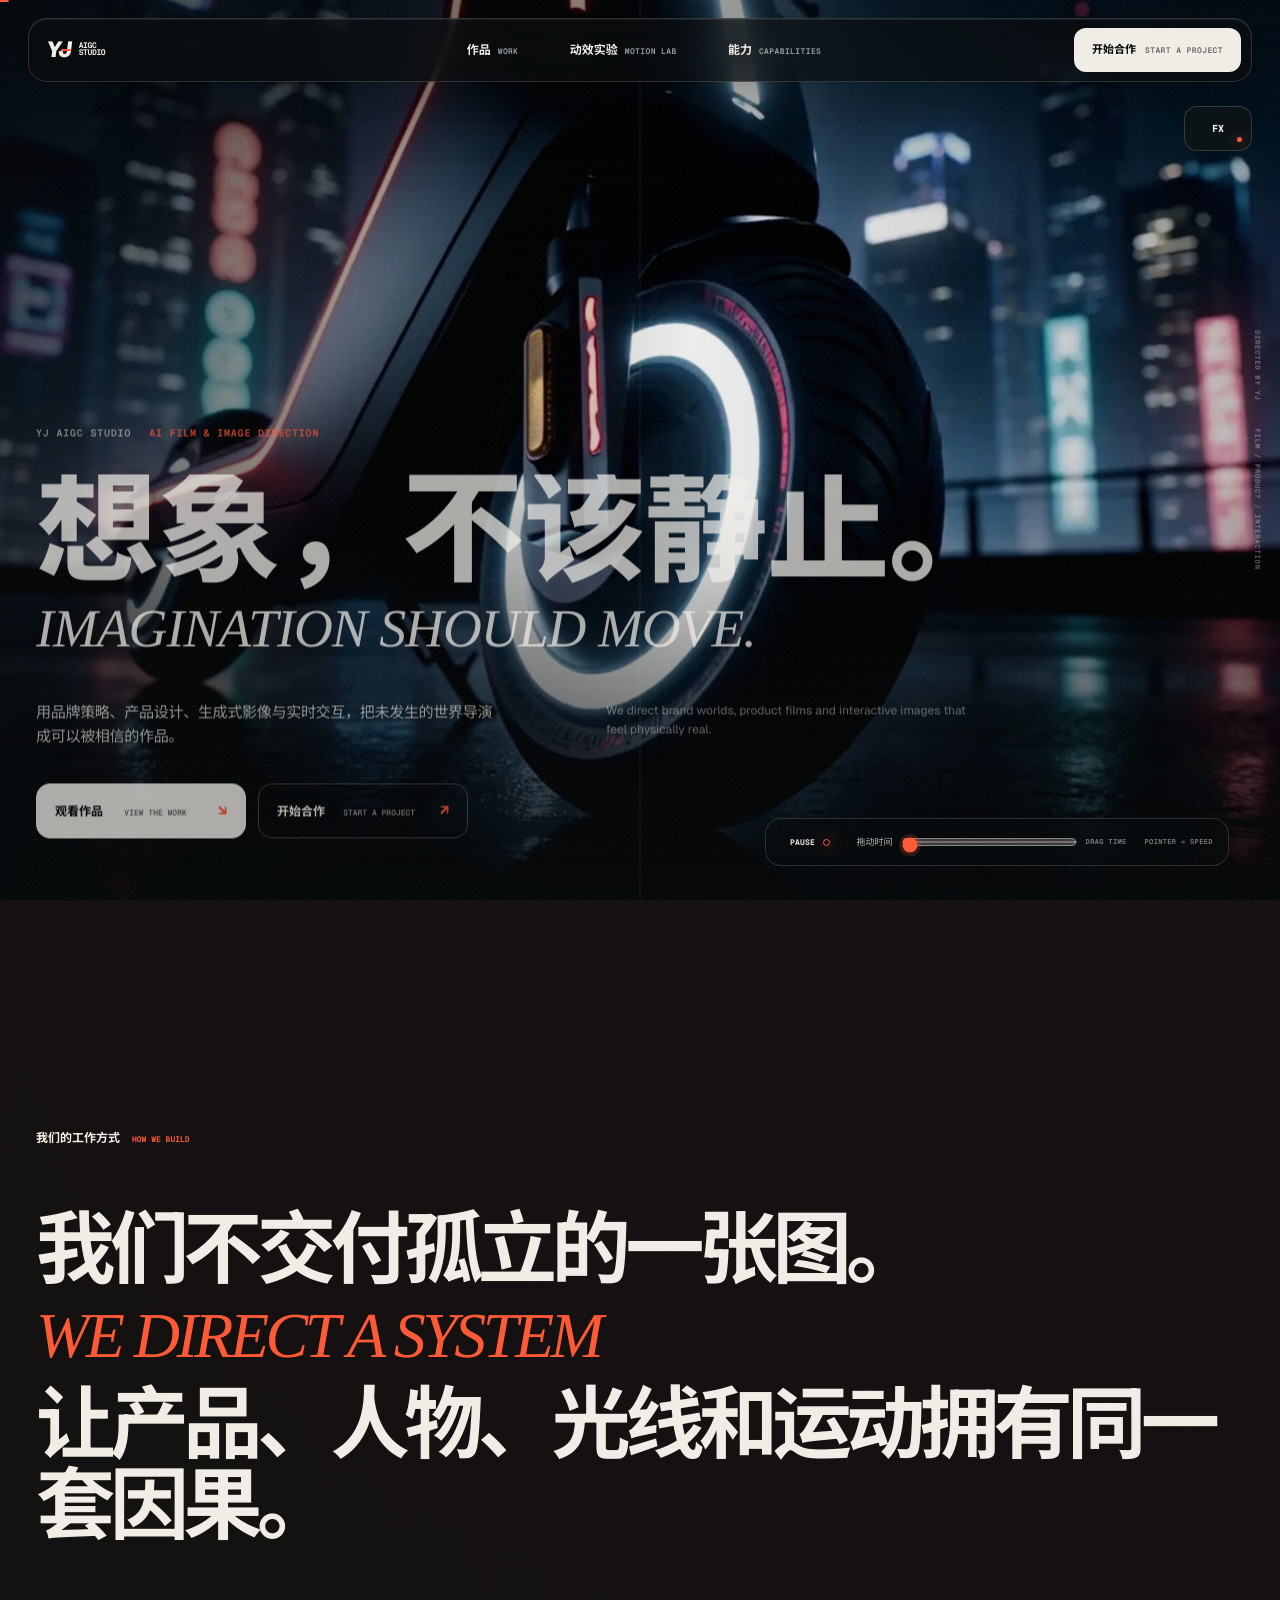
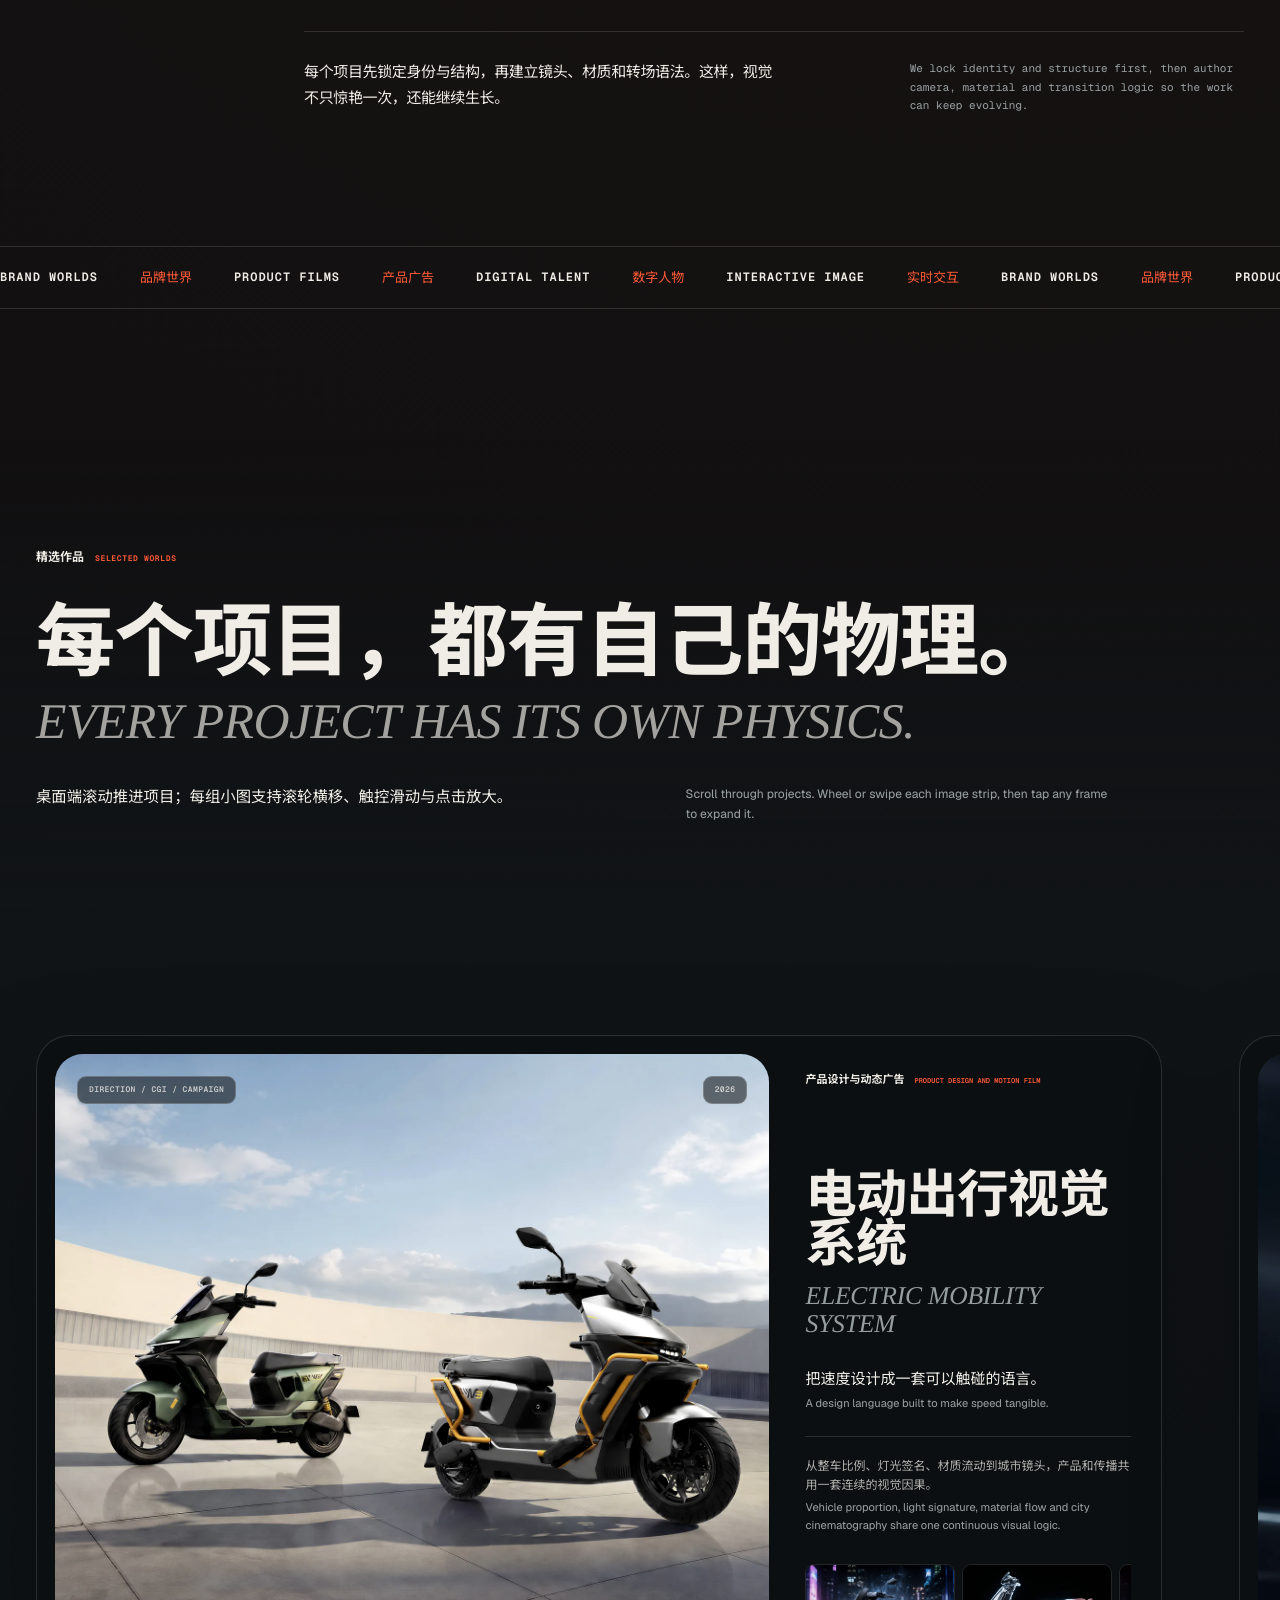
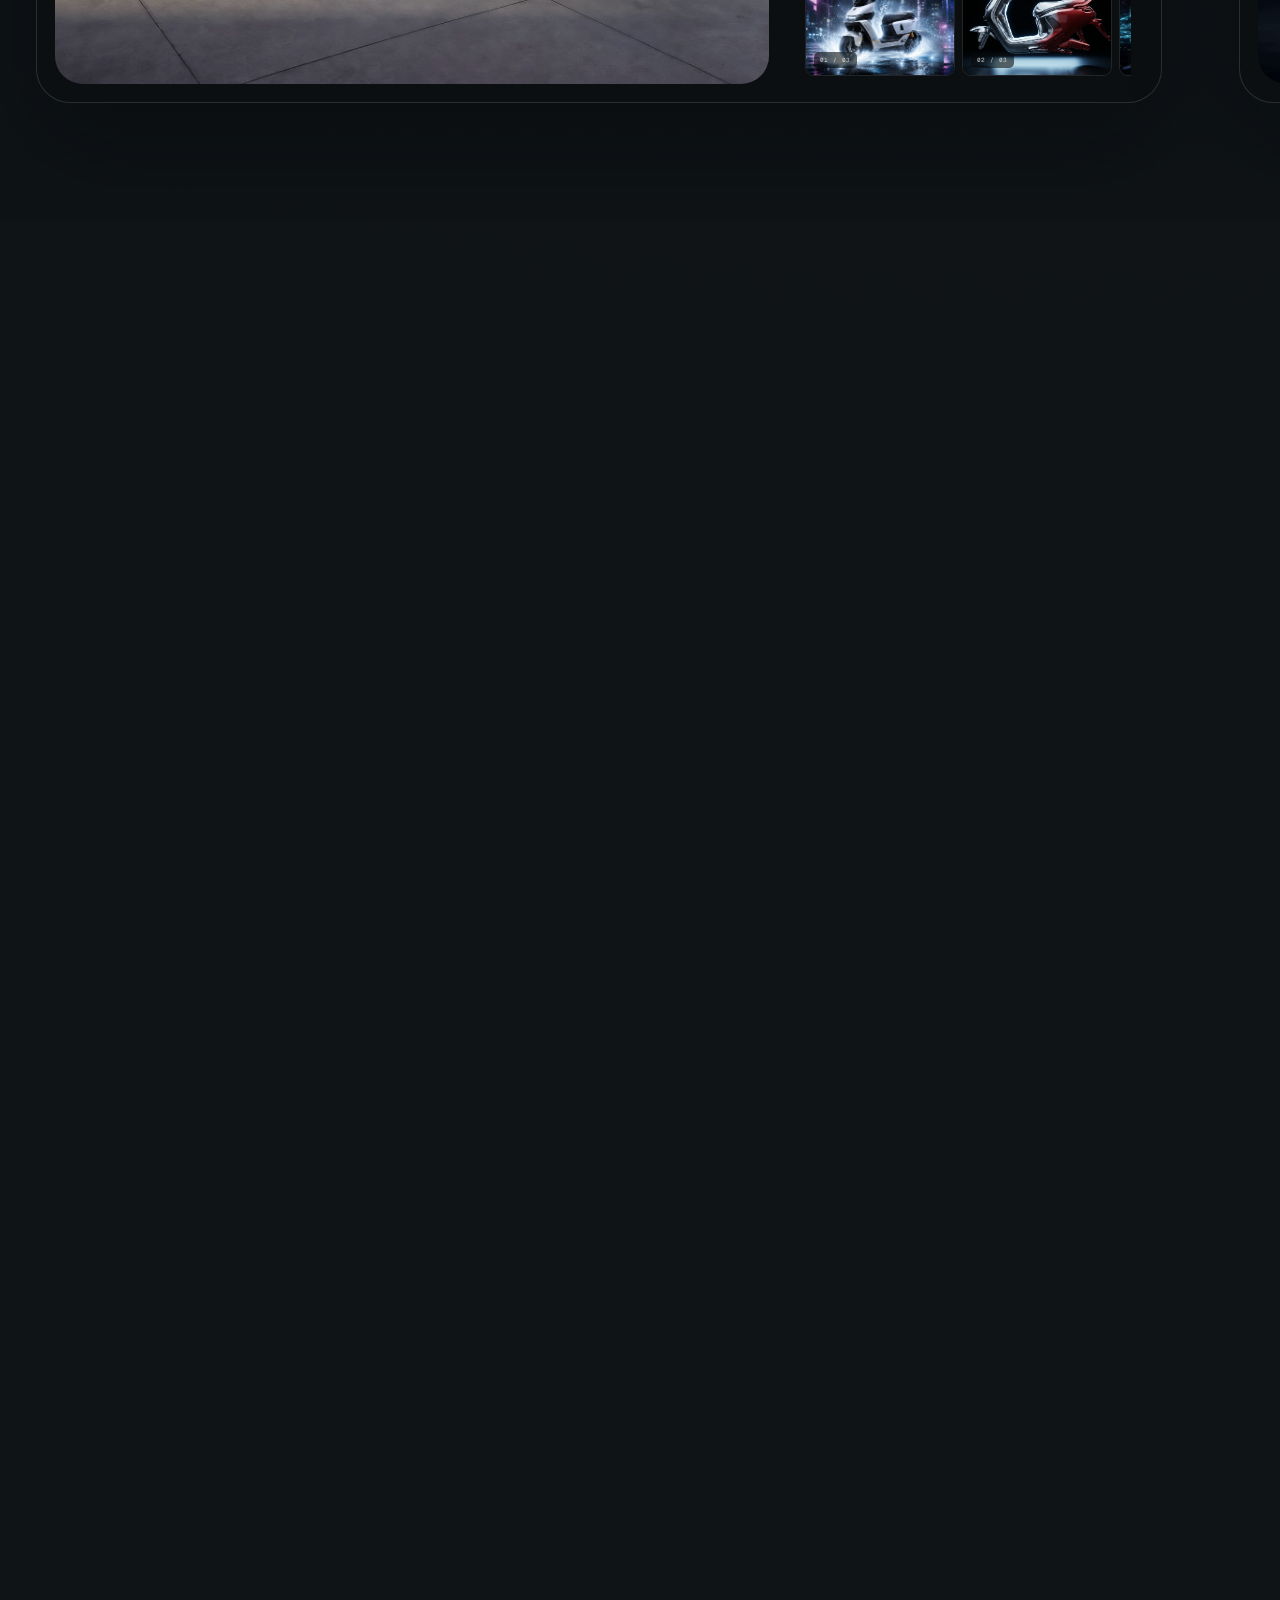
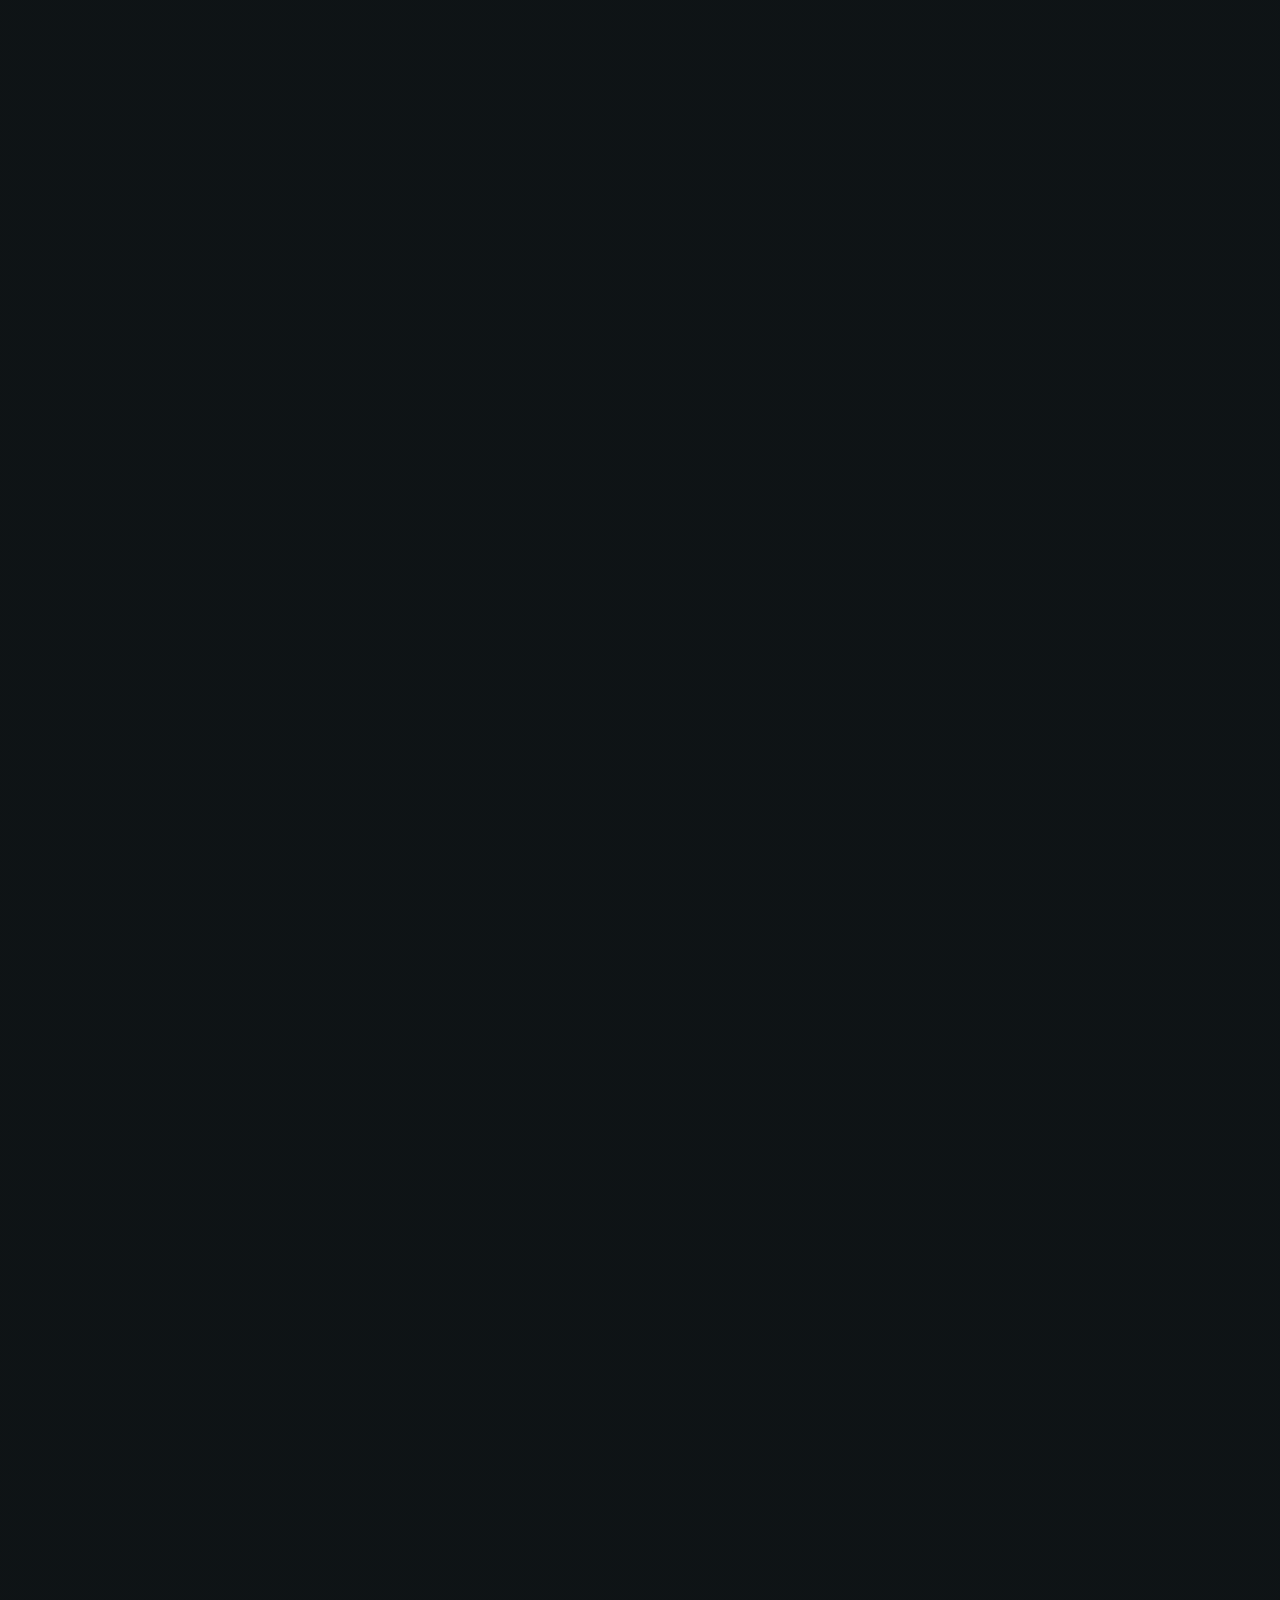
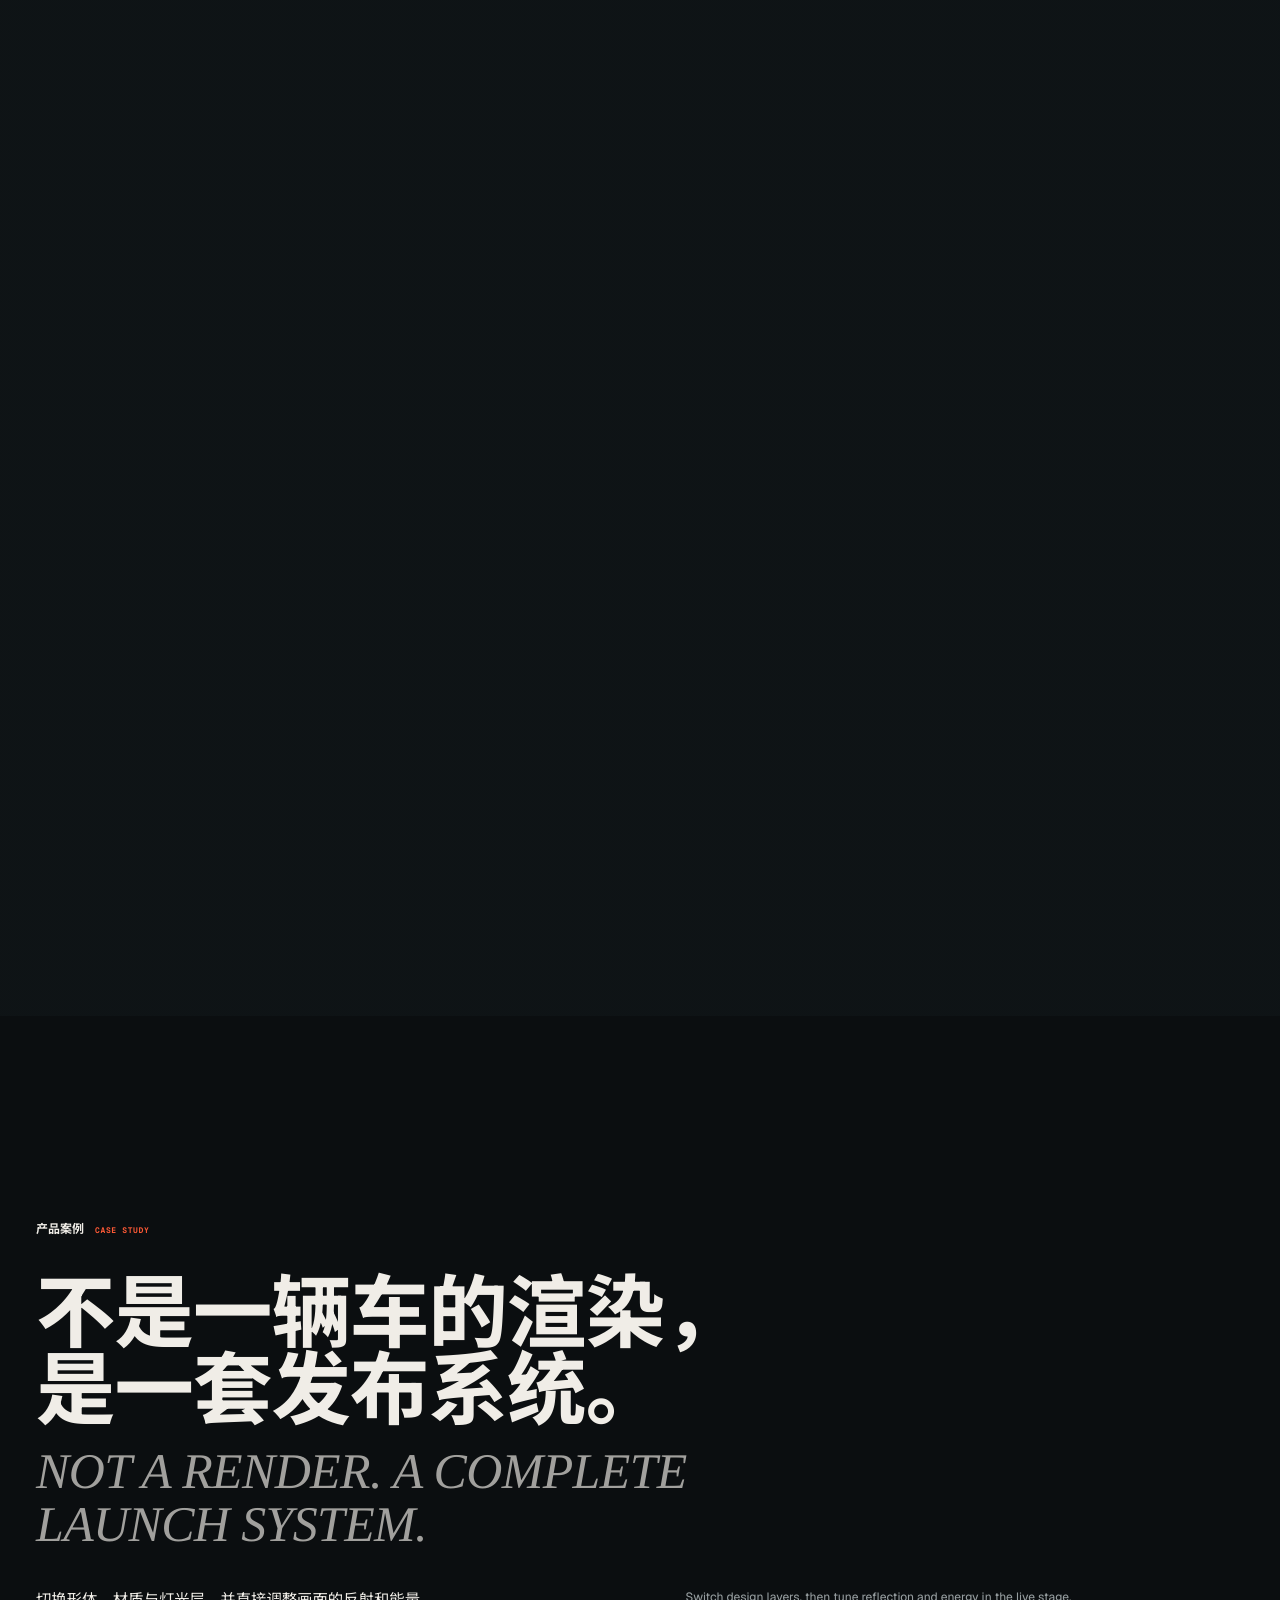
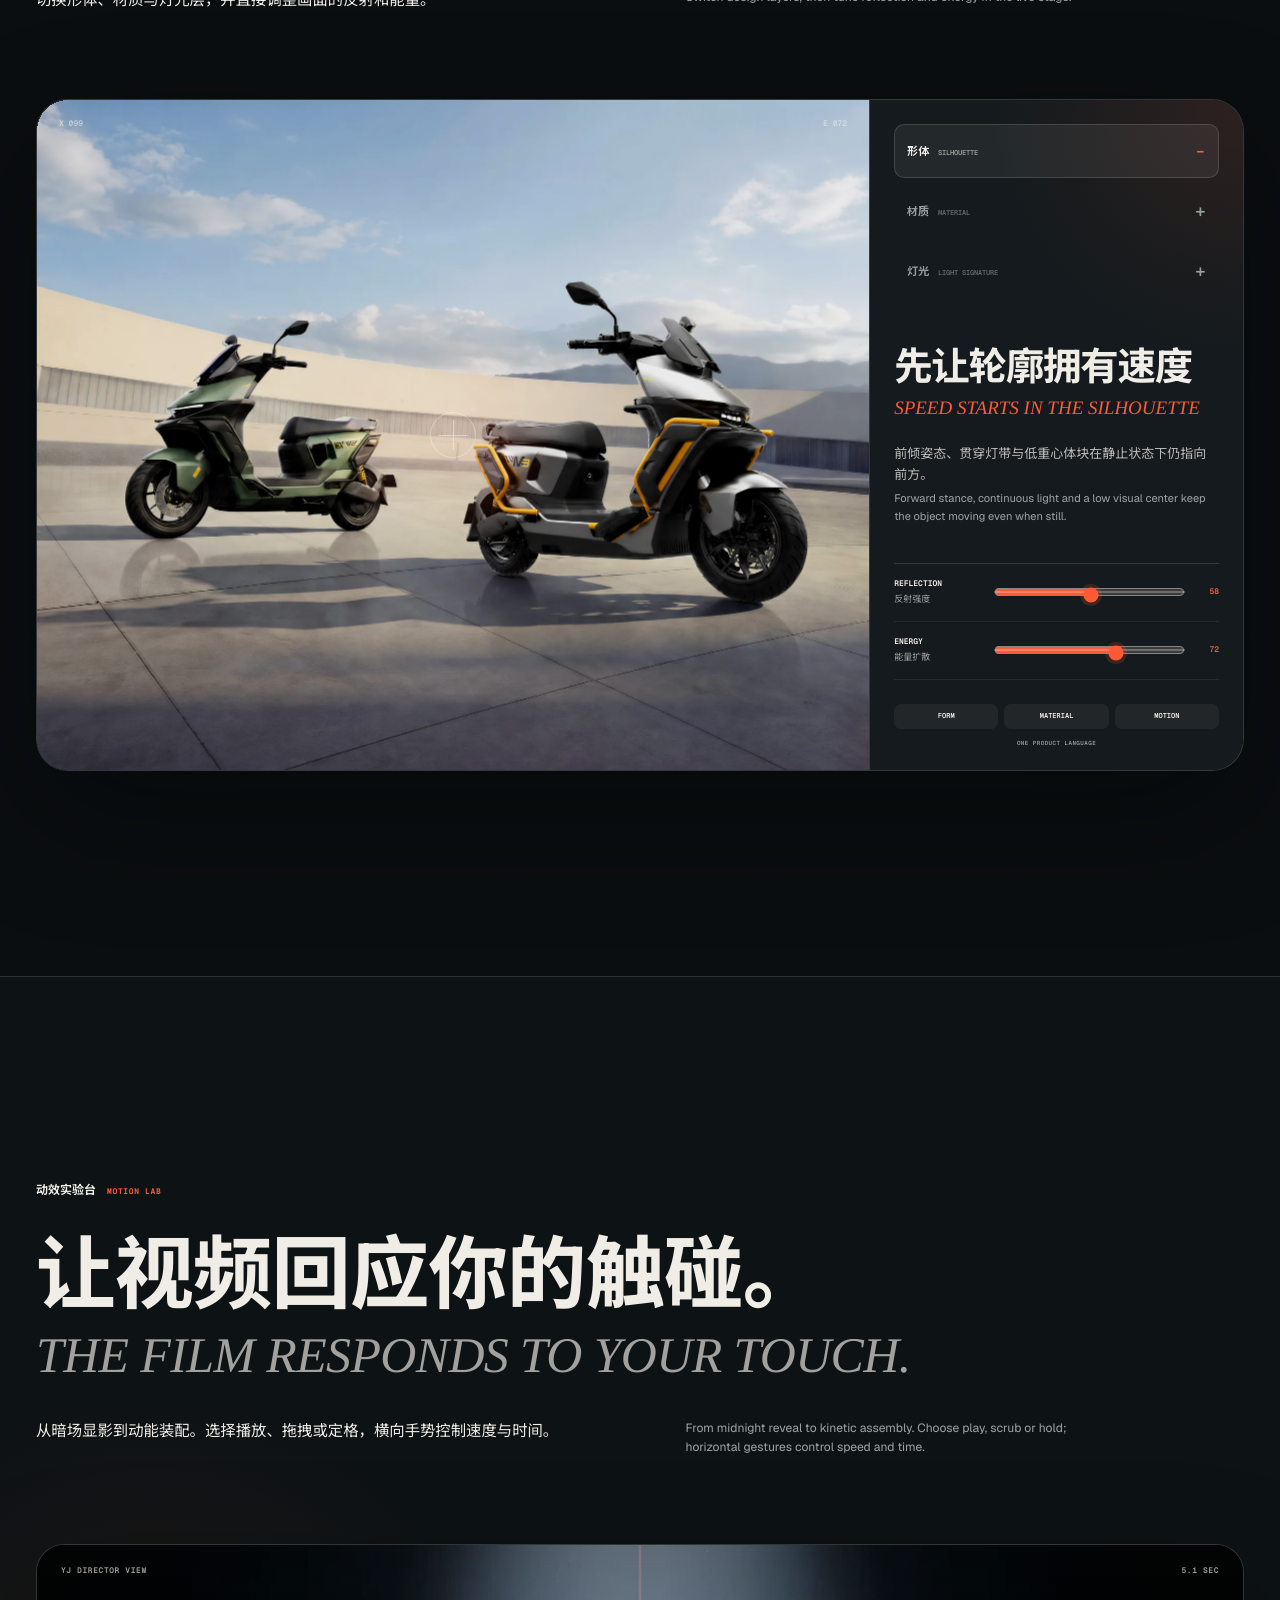
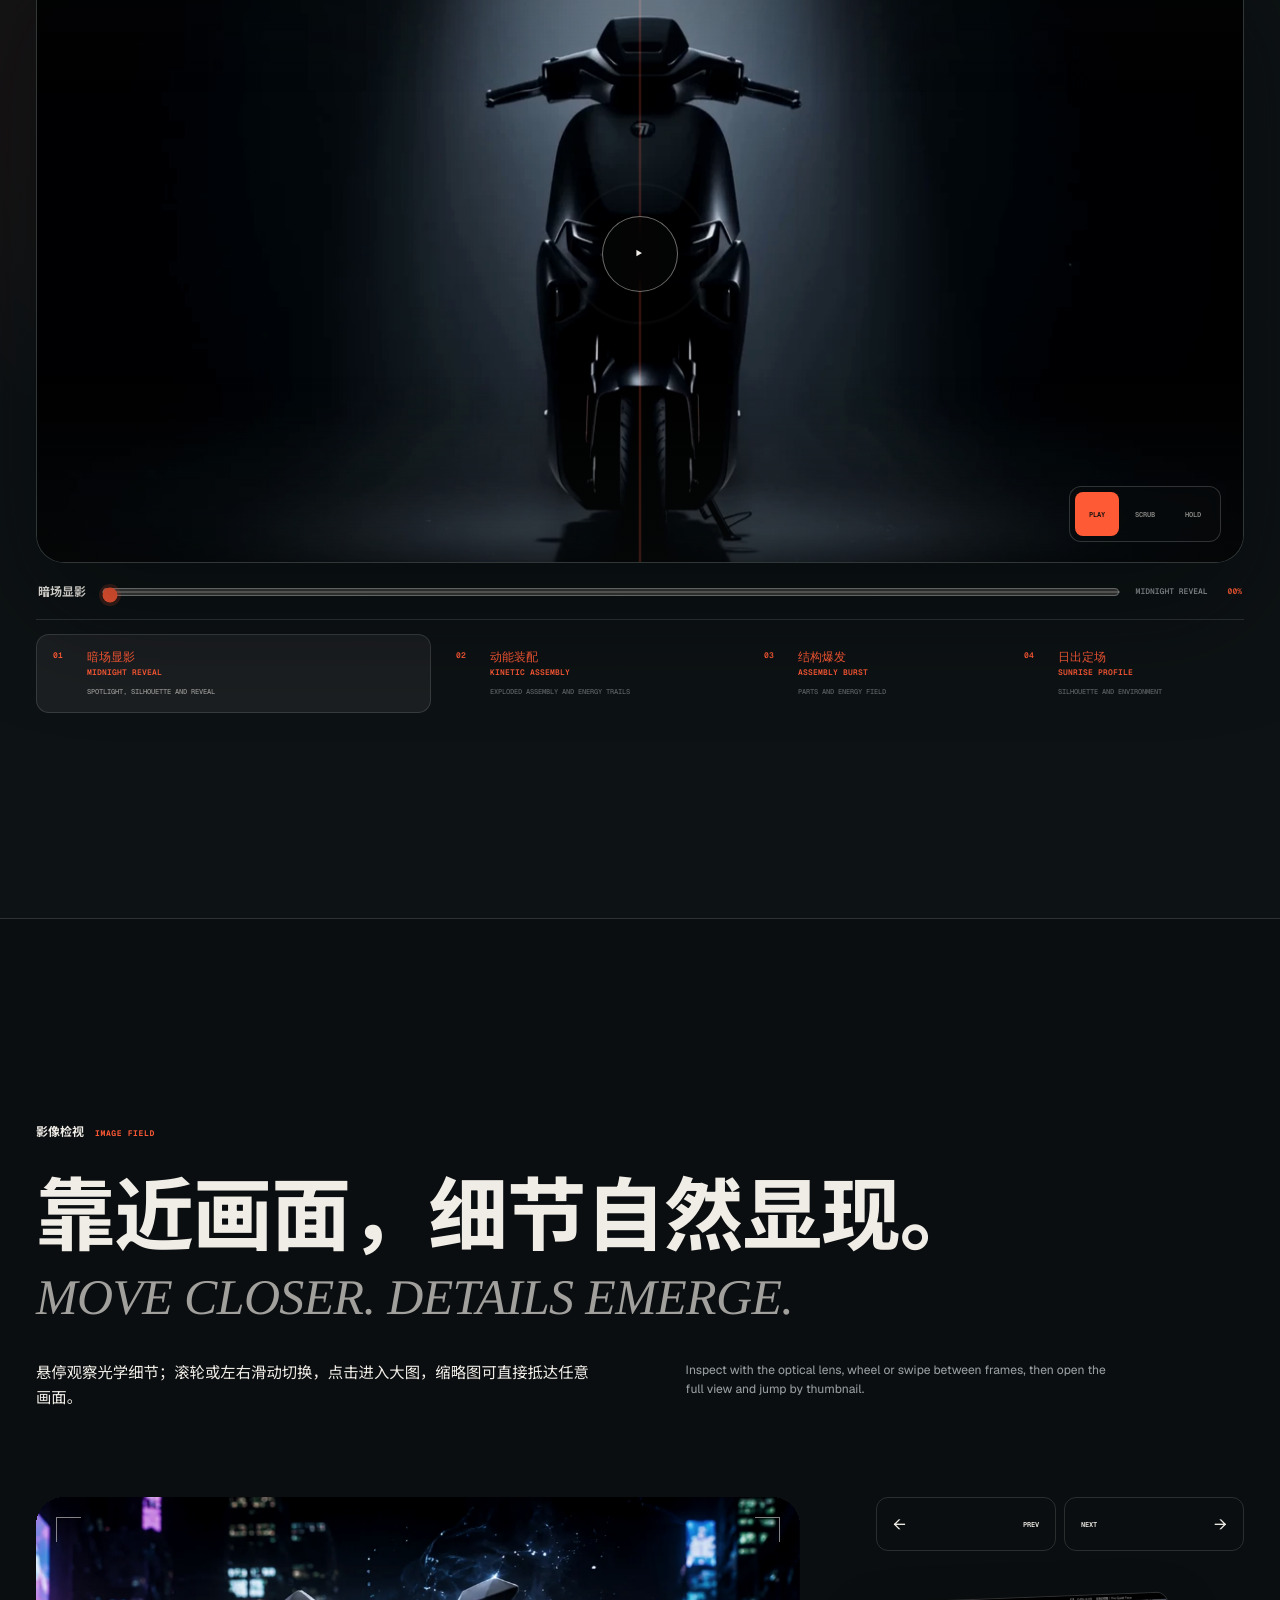
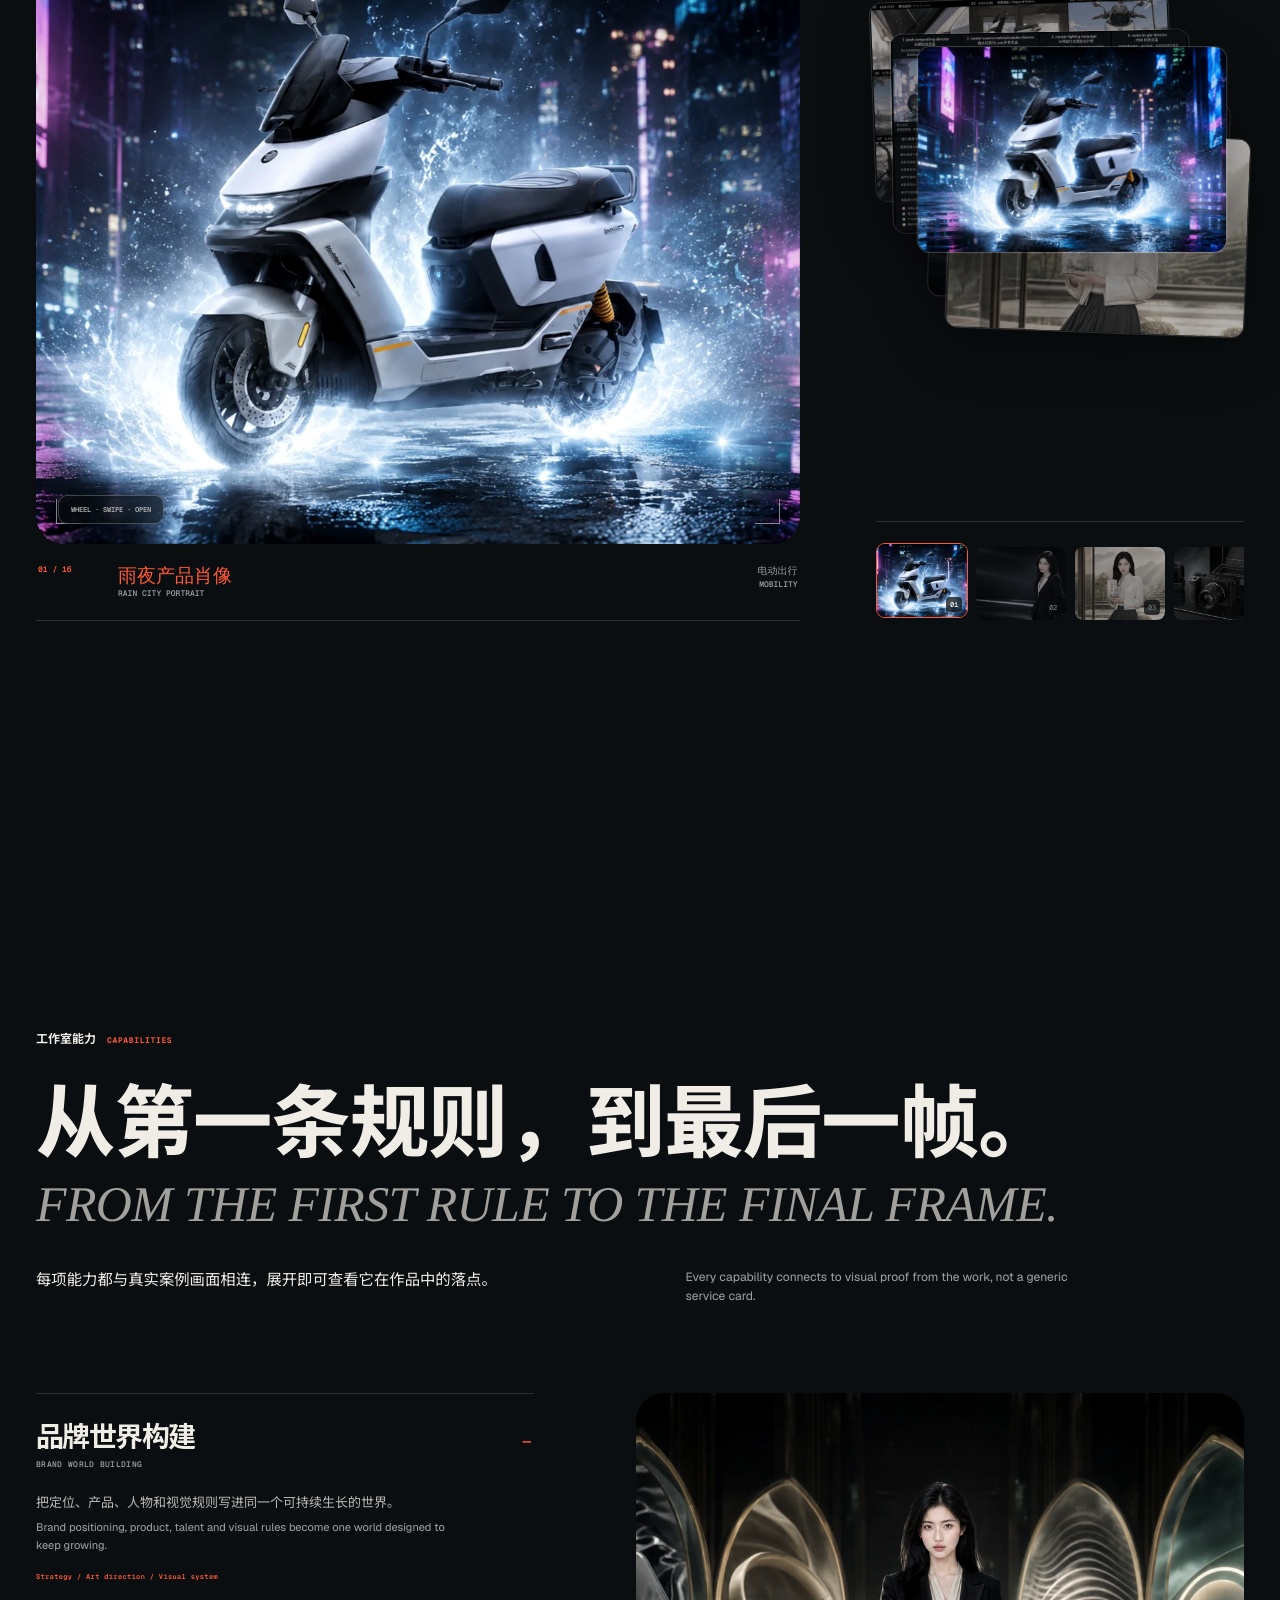
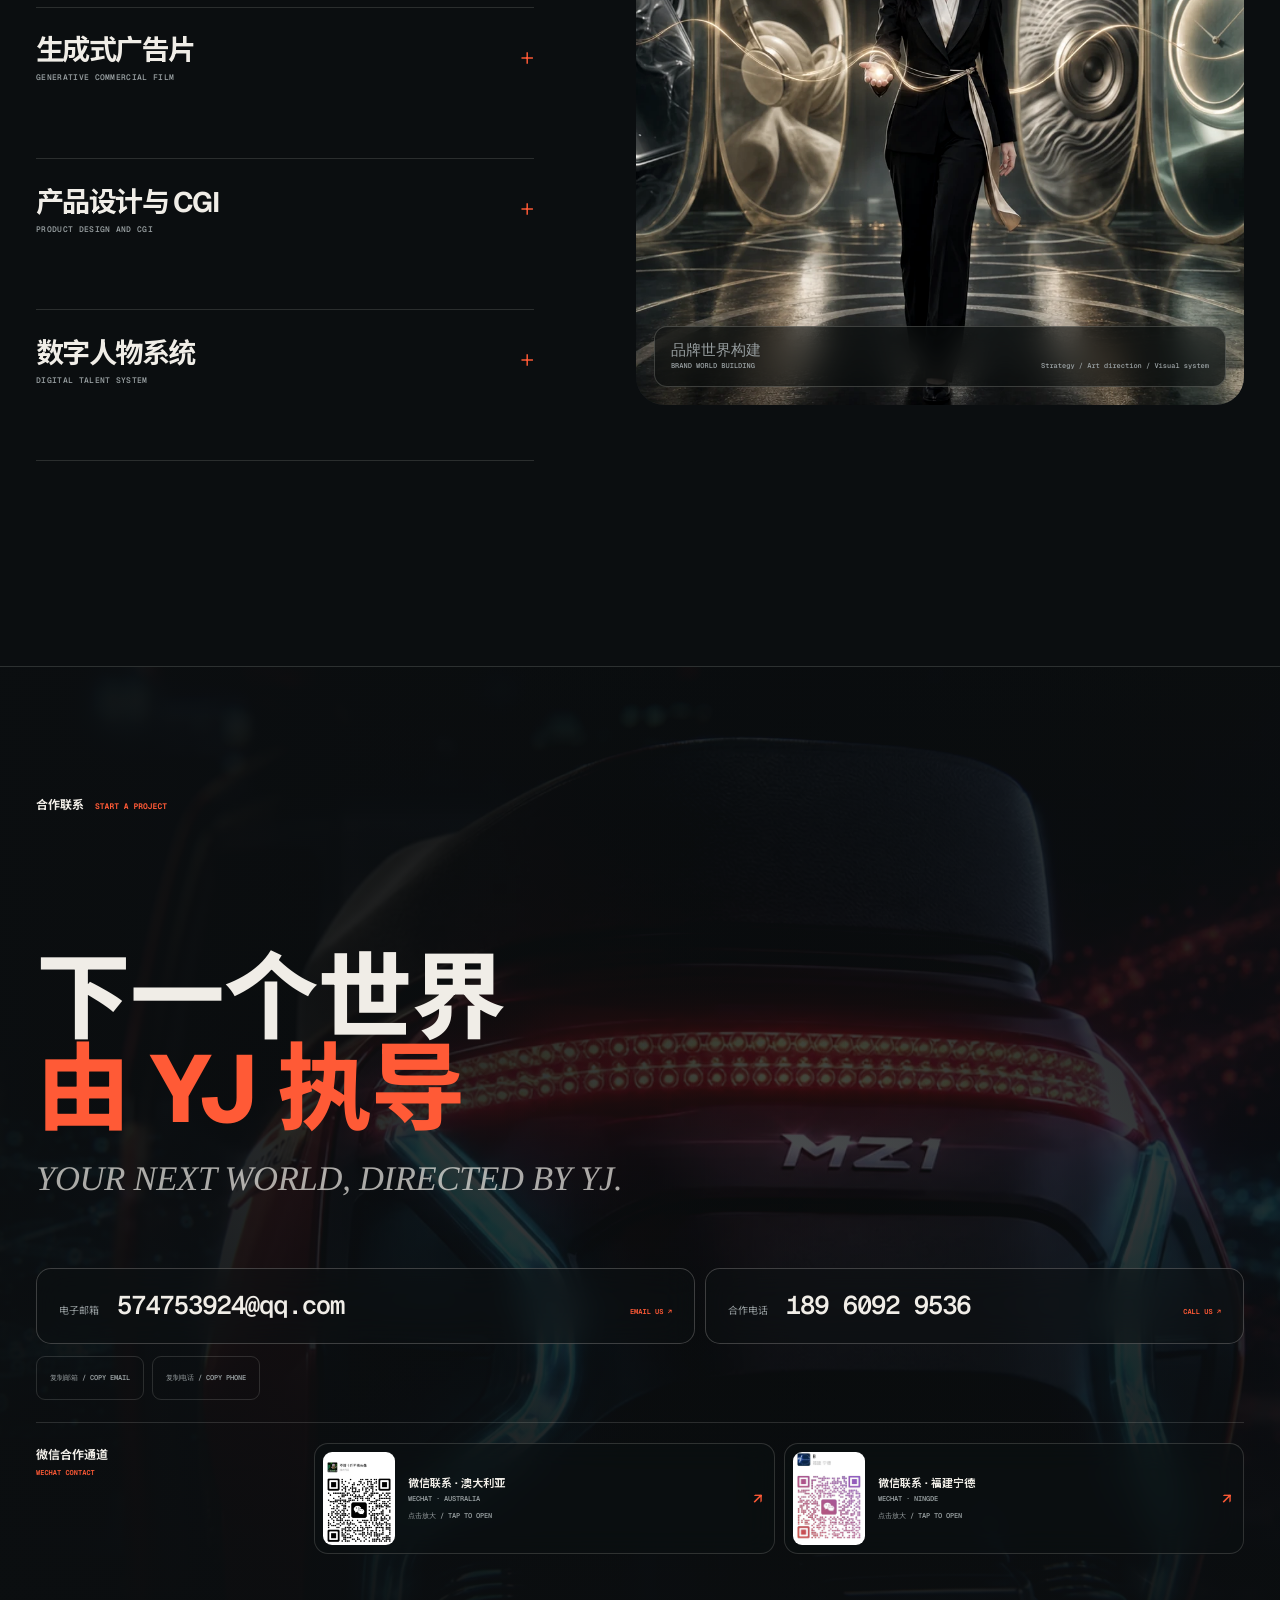
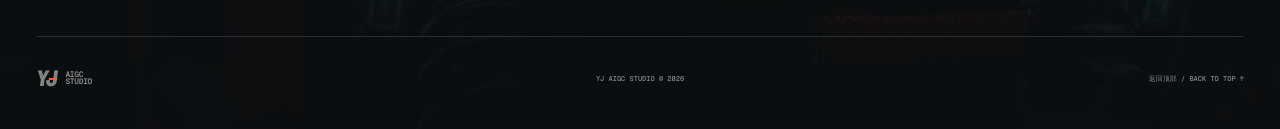
==== commit c3232ae8: "Polish bilingual typography and interaction quality" ====
--- a/release-20260804-mz3/index.html
+++ b/release-20260804-mz3/index.html
@@ -16,8 +16,8 @@
     <link rel="icon" href="/release-20260804-mz3/assets/mobility-film/tail-energy.webp" type="image/webp" />
     <link rel="preload" href="/release-20260804-mz3/assets/mobility-film/city-velocity-poster.webp" as="image" type="image/webp" />
     <title>YJ AI Film Studio | 让未见，成为可见</title>
-    <script type="module" crossorigin src="/release-20260804-mz3/assets/index-DRC7I3nQ.js"></script>
-    <link rel="stylesheet" crossorigin href="/release-20260804-mz3/assets/index-ChUv1lBg.css">
+    <script type="module" crossorigin src="/release-20260804-mz3/assets/index-Dzilyako.js"></script>
+    <link rel="stylesheet" crossorigin href="/release-20260804-mz3/assets/index-DBAwEgP6.css">
   </head>
   <body>
     <div id="root"></div>
--- a/release-20260804-mz3/assets/index-DBAwEgP6.css
+++ b/release-20260804-mz3/assets/index-DBAwEgP6.css
@@ -0,0 +1 @@
+@font-face{font-family:YJ Sans;src:url(/release-20260804-mz3/assets/fonts/Geist-Variable.woff2) format("woff2");font-style:normal;font-weight:100 900;font-display:swap}@font-face{font-family:YJ Mono;src:url(/release-20260804-mz3/assets/fonts/GeistMono-Variable.woff2) format("woff2");font-style:normal;font-weight:100 900;font-display:swap}@font-face{font-family:YJ CJK;src:url(/release-20260804-mz3/assets/fonts/YJ-CJK-Subset.woff2) format("woff2");font-style:normal;font-weight:100 900;font-display:swap}:root{color-scheme:dark;--canvas: #0b0e10;--canvas-soft: #101518;--surface: #141a1d;--surface-high: #1a2124;--ink: #f0ede7;--muted: #969d9f;--muted-deep: #657074;--signal: #ff5a36;--signal-soft: rgba(255, 90, 54, .14);--line: rgba(240, 237, 231, .14);--line-soft: rgba(240, 237, 231, .08);--shadow: rgba(3, 6, 7, .48);--shell: min(1440px, calc(100vw - 72px) );--user-motion: 1;--user-depth: .72;--user-grain: .42;--ease-out: cubic-bezier(.16, 1, .3, 1);--radius-stage: 28px;--radius-module: 16px;font-family:YJ Sans,YJ CJK,Noto Sans SC,Source Han Sans SC,Microsoft YaHei,sans-serif;font-synthesis:none;text-rendering:geometricPrecision;background:var(--canvas);color:var(--ink)}*{box-sizing:border-box}html{min-width:320px;scroll-behavior:auto;background:var(--canvas)}body{min-width:320px;min-height:100dvh;margin:0;overflow-x:hidden;background:radial-gradient(circle at 78% 4%,rgba(255,90,54,.055),transparent 26%),var(--canvas);color:var(--ink);-webkit-font-smoothing:antialiased}body.menu-open,body.viewer-open{overflow:hidden}button,a,input{font:inherit}button{border:0;padding:0;color:inherit;background:none;cursor:pointer}a{color:inherit;text-decoration:none}img,video,canvas{display:block;max-width:100%}img,video{object-fit:cover}::selection{background:var(--signal);color:#17100d}:focus-visible{outline:2px solid var(--signal);outline-offset:4px}.app{position:relative;isolation:isolate;min-height:100dvh;overflow:clip}.app:after{position:fixed;inset:0;z-index:95;content:"";pointer-events:none;opacity:calc(var(--user-grain) * .075);mix-blend-mode:screen;background-image:repeating-radial-gradient(circle at 18% 32%,rgba(255,255,255,.75) 0 .45px,transparent .7px 3px),repeating-radial-gradient(circle at 76% 68%,rgba(255,255,255,.5) 0 .35px,transparent .7px 4px);background-size:11px 13px,17px 19px}.page-shell{width:var(--shell);margin-inline:auto}.skip-link{position:fixed;top:12px;left:12px;z-index:200;padding:12px 16px;border-radius:10px;background:var(--signal);color:#17100d;font:700 11px/1 YJ Mono,monospace;transform:translateY(-140%);transition:transform .25s ease}.skip-link:focus{transform:translateY(0)}.neural-field{position:fixed;inset:0;z-index:-1;opacity:calc(.22 * var(--user-depth));pointer-events:none}.site-progress{position:fixed;inset:0 0 auto;z-index:120;height:2px;pointer-events:none}.site-progress__bar{display:block;width:100%;height:100%;background:var(--signal);transform:scaleX(0);transform-origin:left center}.dual-copy{display:flex;flex-direction:column;gap:5px}.dual-copy__zh,.dual-copy__en{display:block;text-wrap:pretty}.studio-mark{display:inline-flex;align-items:center;gap:10px;flex:0 0 auto}.studio-mark__letters{position:relative;display:flex;align-items:center;height:30px;font-size:26px;font-weight:860;line-height:.82;letter-spacing:-.16em;transform:skew(-7deg)}.studio-mark__letters:after{position:absolute;inset:45% -2px auto 1px;height:2px;content:"";background:var(--signal);transform:scaleX(.42);transform-origin:right}.studio-mark__letters i{font-style:normal}.studio-mark__name{font:660 8px/.86 YJ Mono,monospace;letter-spacing:-.045em}.studio-mark--compact .studio-mark__letters{height:24px;font-size:22px}.site-header{position:fixed;inset:18px 28px auto;z-index:110}.site-header__bar{display:grid;grid-template-columns:1fr auto 1fr;align-items:center;min-height:62px;padding:8px 10px 8px 18px;border:1px solid rgba(240,237,231,.16);border-radius:19px;background:#0b0e10bd;box-shadow:0 18px 60px #03060747,inset 0 1px #ffffff14;backdrop-filter:blur(22px) saturate(1.16);-webkit-backdrop-filter:blur(22px) saturate(1.16)}.site-header__nav{display:flex;align-items:center;gap:clamp(28px,4vw,68px)}.site-header__nav a{position:relative;display:flex;align-items:baseline;gap:7px;padding:15px 0}.site-header__nav a:after{position:absolute;inset:auto 0 8px;height:1px;content:"";background:var(--signal);transform:scaleX(0);transform-origin:right;transition:transform .36s var(--ease-out)}.site-header__nav a:hover:after,.site-header__nav a:focus-visible:after{transform:scaleX(1);transform-origin:left}.site-header__nav span{font-size:12px;font-weight:680}.site-header__nav small,.site-header__contact small{color:var(--muted);font:620 8px/1 YJ Mono,monospace;letter-spacing:.05em}.site-header__contact{justify-self:end;display:flex;align-items:baseline;gap:9px;padding:15px 18px;border-radius:12px;background:var(--ink);color:var(--canvas)}.site-header__contact span{font-size:11px;font-weight:720}.site-header__contact small{color:#0b0e1094}.site-header__menu,.site-menu{display:none}.hero{position:relative;min-height:100dvh;overflow:hidden;background:#101518}.hero-film{--film-x: 0;--film-y: 0;--film-rx: 0;--film-ry: 0;position:absolute;inset:0;overflow:hidden;background:#11171a;perspective:1400px;touch-action:pan-y}.hero-film video{width:calc(100% + 42px);height:calc(100% + 32px);margin:-16px -21px;filter:saturate(.88) contrast(1.12);transform:translate3d(calc(var(--film-x) * 1px),calc(var(--film-y) * 1px),0) rotateX(calc(var(--film-rx) * 1deg)) rotateY(calc(var(--film-ry) * 1deg)) scale(1.035);transform-origin:center;will-change:transform,filter}.hero-film__veil{position:absolute;inset:0;pointer-events:none;background:linear-gradient(180deg,rgba(6,9,10,.34),transparent 24%,transparent 56%,rgba(6,9,10,.9) 100%),linear-gradient(90deg,#06090ab8,#06090a14 54%,#06090a47)}.hero-film__optics{position:absolute;inset:0;pointer-events:none;opacity:calc(.66 * var(--user-depth));background:radial-gradient(circle at calc(50% + var(--film-x) * 1.6px) calc(50% + var(--film-y) * 1.6px),transparent 0 8%,rgba(255,255,255,.035) 8.2%,transparent 8.8% 18%,rgba(255,90,54,.05) 18.2%,transparent 19%),linear-gradient(90deg,transparent 49.92%,rgba(255,255,255,.15) 50%,transparent 50.08%);mix-blend-mode:screen}.hero-film__hud{position:absolute;right:clamp(28px,4vw,68px);bottom:34px;z-index:2;display:grid;grid-template-columns:auto minmax(180px,270px) auto;align-items:center;gap:18px;padding:13px 15px;border:1px solid rgba(240,237,231,.16);border-radius:var(--radius-module);background:#090c0da3;backdrop-filter:blur(18px);-webkit-backdrop-filter:blur(18px)}.film-toggle{display:flex;align-items:center;justify-content:center;gap:8px;min-width:58px;min-height:44px;margin:-12px 0;color:var(--ink);font:650 8px/1 YJ Mono,monospace}.film-toggle i{width:7px;height:7px;border:1px solid var(--signal);border-radius:50%;box-shadow:0 0 16px #ff5a369e}.film-progress{display:grid;grid-template-columns:auto 1fr auto;align-items:center;gap:9px;color:#f0ede7b8;font-size:9px}.film-progress small,.film-rate{font:580 7px/1 YJ Mono,monospace;color:#f0ede785;letter-spacing:.05em}input[type=range]{min-width:0;height:18px;margin:0;background:transparent;accent-color:var(--signal)}input[type=range]::-webkit-slider-runnable-track{height:2px;background:#f0ede747}input[type=range]::-webkit-slider-thumb{width:10px;height:10px;margin-top:-4px;border:0;border-radius:50%;background:var(--signal);box-shadow:0 0 0 3px #ff5a362e;-webkit-appearance:none}.hero__content{position:relative;z-index:2;display:flex;flex-direction:column;justify-content:flex-end;min-height:100dvh;padding-top:118px;padding-bottom:clamp(112px,13vh,148px);pointer-events:none}.hero__content a{pointer-events:auto}.hero__eyebrow{display:flex;gap:18px;margin-bottom:clamp(24px,4vh,52px);color:#f0ede7ad;font:620 10px/1 YJ Mono,monospace;letter-spacing:.08em}.hero__eyebrow span:last-child{color:var(--signal)}.hero h1{max-width:1180px;margin:0;overflow:hidden;font-weight:790;line-height:.9;letter-spacing:-.045em;text-wrap:balance}.hero h1 span{display:block;font-size:clamp(68px,9.6vw,154px)}.hero h1 em{display:block;margin-top:16px;color:var(--ink);font:italic 400 clamp(26px,4.2vw,66px)/1.02 Georgia,"Times New Roman",serif;letter-spacing:-.018em}.hero__content>p{display:grid;grid-template-columns:minmax(260px,470px) minmax(220px,370px);gap:clamp(28px,8vw,120px);max-width:940px;margin:clamp(26px,5vh,52px) 0 0;color:#f0ede7d1;font-size:clamp(14px,1.18vw,18px);line-height:1.6;letter-spacing:-.025em;text-wrap:pretty}.hero__content>p small{color:#f0ede785;font:440 12px/1.6 YJ Sans,sans-serif;letter-spacing:0}.hero__actions{display:flex;align-items:center;gap:12px;margin-top:34px}.hero-cta{display:grid;grid-template-columns:auto auto auto;align-items:baseline;gap:12px;min-width:210px;padding:17px 18px;border:1px solid rgba(240,237,231,.28);border-radius:14px;backdrop-filter:blur(12px);-webkit-backdrop-filter:blur(12px);transition:color .28s ease,background .28s ease,border-color .28s ease}.hero-cta span{font-size:12px;font-weight:720}.hero-cta small{font:620 8px/1 YJ Mono,monospace;color:currentColor;opacity:.6}.hero-cta b{justify-self:end;color:var(--signal);font-size:15px}.hero-cta--primary{border-color:var(--ink);background:var(--ink);color:var(--canvas)}.hero-cta--primary:hover,.hero-cta--ghost:hover{border-color:var(--signal);background:var(--signal);color:#17100d}.hero-cta--primary:hover b,.hero-cta--ghost:hover b{color:#17100d}.hero__edge-copy{position:absolute;top:50%;right:23px;z-index:2;display:flex;align-items:center;gap:28px;color:#f0ede76e;font:580 7px/1 YJ Mono,monospace;letter-spacing:.12em;transform:translate(50%,-50%) rotate(90deg);transform-origin:center}.motion-console{position:fixed;right:20px;top:98px;z-index:116;width:320px;min-height:280px;pointer-events:none}.motion-console__panel{position:absolute;inset:0;padding:18px;border:1px solid rgba(240,237,231,.18);border-radius:18px;background:#0f1416eb;box-shadow:0 28px 80px #03060775,inset 0 1px #ffffff12;backdrop-filter:blur(22px) saturate(1.1);-webkit-backdrop-filter:blur(22px) saturate(1.1);clip-path:inset(0 0 78% 66% round 18px);opacity:1;pointer-events:none;transition:opacity .24s ease,transform .42s var(--ease-out)}.motion-console:not(.is-open) .motion-console__panel{opacity:0;transform:translateY(8px) scale(.97)}.motion-console.is-open .motion-console__panel{opacity:1;transform:none;pointer-events:auto}.motion-console__head{display:flex;align-items:center;justify-content:space-between;padding-bottom:18px;border-bottom:1px solid var(--line)}.motion-console__head>span{display:flex;align-items:baseline;gap:8px}.motion-console__head b,.motion-console label b{font:650 9px/1 YJ Mono,monospace;letter-spacing:.06em}.motion-console__head small,.motion-console label small{color:var(--muted);font-size:9px}.motion-console__head button{min-width:44px;min-height:44px;color:var(--muted);font:600 7px/1 YJ Mono,monospace}.motion-console label{display:grid;grid-template-columns:90px 1fr 25px;align-items:center;gap:9px;min-height:52px;border-bottom:1px solid var(--line-soft)}.motion-console label>span{display:flex;flex-direction:column;gap:4px}.motion-console output{text-align:right;color:var(--signal);font:600 8px/1 YJ Mono,monospace}.calm-toggle{display:flex;align-items:center;justify-content:space-between;width:100%;margin-top:14px;padding:12px;border-radius:11px;background:#f0ede70f;font:620 8px/1 YJ Mono,monospace;transition:background .3s ease,color .3s ease}.calm-toggle.is-active{background:var(--signal);color:#17100d}.calm-toggle small{color:currentColor;opacity:.6}.motion-console__trigger{position:absolute;top:8px;right:8px;display:flex;align-items:center;justify-content:center;width:68px;height:45px;border:1px solid rgba(240,237,231,.18);border-radius:13px;background:#0f1416db;box-shadow:0 12px 40px #03060742;font:720 10px/1 YJ Mono,monospace;pointer-events:auto}.motion-console__trigger i{position:absolute;right:9px;bottom:8px;width:5px;height:5px;border-radius:50%;background:var(--signal);box-shadow:0 0 13px #ff5a36bf}.section-title{display:flex;flex-direction:column;align-items:flex-start;max-width:1120px}.section-title__kicker{flex-direction:row;align-items:baseline;gap:11px;margin-bottom:38px}.section-title__kicker .dual-copy__zh{font-size:12px;font-weight:680}.section-title__kicker .dual-copy__en{color:var(--signal);font:650 8px/1 YJ Mono,monospace;letter-spacing:.08em}.section-title h2{margin:0;max-width:1050px;font-weight:760;line-height:.98;letter-spacing:-.035em;text-wrap:balance}.section-title h2 span{display:block;font-size:clamp(48px,6.2vw,98px)}.section-title h2 em{display:block;margin-top:16px;color:#f0ede7a8;font:italic 400 clamp(25px,3.9vw,58px)/1.06 Georgia,"Times New Roman",serif;letter-spacing:-.012em}.section-title__body{display:grid;grid-template-columns:minmax(260px,560px) minmax(220px,430px);gap:clamp(28px,7vw,110px);margin-top:36px}.section-title__body .dual-copy__zh{font-size:clamp(14px,1.2vw,17px);line-height:1.65}.section-title__body .dual-copy__en{color:var(--muted);font:440 12px/1.65 YJ Sans,sans-serif}.manifesto{position:relative;padding:clamp(150px,18vw,270px) 0 130px}.manifesto__lead{max-width:1180px}.manifesto__kicker{flex-direction:row;align-items:baseline;gap:12px;margin-bottom:64px}.manifesto__kicker .dual-copy__zh{font-size:12px;font-weight:700}.manifesto__kicker .dual-copy__en{color:var(--signal);font:650 8px/1 YJ Mono,monospace}.manifesto__statement{margin:0;font-size:clamp(46px,6.2vw,96px);font-weight:680;line-height:1.02;letter-spacing:-.072em}.manifesto__statement span,.manifesto__statement em{display:block}.manifesto__statement em{margin:13px 0 17px;color:var(--signal);font:italic 400 clamp(30px,5vw,76px)/1 Georgia,serif;letter-spacing:-.055em}.manifesto__foot{display:grid;grid-template-columns:minmax(0,1fr) minmax(0,.7fr);gap:10vw;max-width:940px;margin:84px 0 0 auto;padding-top:28px;border-top:1px solid var(--line)}.manifesto__foot p{margin:0;font-size:15px;line-height:1.7;letter-spacing:-.025em}.manifesto__foot p:last-child{color:var(--muted);font:420 11px/1.68 YJ Mono,monospace;letter-spacing:0}.manifesto__marquee{width:100vw;margin:130px 0 0 calc((100vw - var(--shell)) / -2);overflow:hidden;border-block:1px solid var(--line)}.manifesto__marquee div{display:flex;align-items:center;gap:42px;width:max-content;padding:22px 0;animation:marquee 28s linear infinite}.manifesto__marquee span{font:620 12px/1 YJ Mono,monospace;letter-spacing:.08em}.manifesto__marquee i{color:var(--signal);font-size:13px;font-style:normal}@keyframes marquee{to{transform:translate(-50%)}}.work{position:relative;padding-top:110px;background:linear-gradient(180deg,transparent,rgba(16,21,24,.78) 9%,rgba(16,21,24,.78) 100%)}.work__heading{padding-bottom:94px}.work__pin{height:100dvh;overflow:hidden}.work__track{display:flex;align-items:center;gap:clamp(58px,6vw,104px);width:max-content;min-height:100dvh;padding-inline:max(36px,calc((100vw - min(1440px,calc(100vw - 72px)))/2));will-change:transform}.work-card{display:grid;grid-template-columns:minmax(620px,1.48fr) minmax(330px,.7fr);gap:36px;width:min(88vw,1390px);min-height:74dvh;padding:18px;border:1px solid var(--line);border-radius:calc(var(--radius-stage) + 6px);background:#0b0e10ad;box-shadow:0 42px 100px #03060759}.work-card__media{--card-x: 50%;--card-y: 50%;--card-rx: 0deg;--card-ry: 0deg;position:relative;min-height:calc(74dvh - 36px);overflow:hidden;border-radius:var(--radius-stage);background:var(--surface-high);transform:perspective(1400px) rotateX(var(--card-rx)) rotateY(var(--card-ry));transition:transform .55s var(--ease-out);will-change:transform}.work-card__media img,.work-card__media video{width:100%;height:100%;filter:saturate(.86) contrast(1.04);transform:scale(1.025);transition:transform 1s var(--ease-out),filter .65s ease}.work-card__media:hover img,.work-card__media:hover video{filter:saturate(1.02) contrast(1.06);transform:scale(1.07)}.work-card__spotlight{position:absolute;inset:0;pointer-events:none;opacity:0;background:radial-gradient(circle at var(--card-x) var(--card-y),rgba(255,255,255,.19),transparent 22%);mix-blend-mode:screen;transition:opacity .4s ease}.work-card__media:hover .work-card__spotlight{opacity:calc(.9 * var(--user-depth))}.work-card__signal,.work-card__year{position:absolute;z-index:2;top:22px;padding:9px 11px;border:1px solid rgba(240,237,231,.22);border-radius:9px;background:#080b0c8a;color:#f0ede7c2;backdrop-filter:blur(10px);-webkit-backdrop-filter:blur(10px);font:610 8px/1 YJ Mono,monospace;letter-spacing:.05em}.work-card__signal{left:22px}.work-card__year{right:22px}.work-card__copy{display:flex;flex-direction:column;min-width:0;padding:19px 12px 8px 0}.work-card__kind{flex-direction:row;gap:10px;align-items:baseline}.work-card__kind .dual-copy__zh{font-size:11px;font-weight:680}.work-card__kind .dual-copy__en{color:var(--signal);font:600 7px/1 YJ Mono,monospace}.work-card h3{margin:auto 0 0;font-weight:750;line-height:.96;letter-spacing:-.032em}.work-card h3 span,.work-card h3 em{display:block}.work-card h3 span{font-size:clamp(40px,4vw,68px)}.work-card h3 em{margin-top:13px;color:var(--muted);font:italic 400 clamp(20px,2vw,30px)/1.06 Georgia,"Times New Roman",serif;letter-spacing:-.008em}.work-card__statement{margin-top:32px}.work-card__statement .dual-copy__zh{font-size:15px;line-height:1.5}.work-card__statement .dual-copy__en,.work-card__detail .dual-copy__en{color:var(--muted);font:440 11px/1.62 YJ Sans,sans-serif}.work-card__detail{margin-top:22px;padding-top:20px;border-top:1px solid var(--line)}.work-card__detail .dual-copy__zh{color:#f0ede7b8;font-size:12px;line-height:1.6}.work-card__gallery{display:flex;gap:7px;height:112px;margin-top:28px;overflow-x:auto;overflow-y:hidden;scroll-snap-type:x mandatory;scroll-padding-inline:1px;scrollbar-width:none;overscroll-behavior-inline:contain;touch-action:pan-x}.work-card__gallery::-webkit-scrollbar,.image-field__filmstrip::-webkit-scrollbar,.lightbox__filmstrip::-webkit-scrollbar{display:none}.work-gallery__item{--thumb-x: 50%;--thumb-y: 50%;--thumb-rx: 0deg;--thumb-ry: 0deg;position:relative;flex:0 0 min(46%,190px);overflow:hidden;border:1px solid rgba(240,237,231,.1);border-radius:9px;scroll-snap-align:center;isolation:isolate;transform:perspective(700px) rotateX(var(--thumb-rx)) rotateY(var(--thumb-ry));transition:transform .5s var(--ease-out),border-color .3s ease}.work-gallery__item:after{position:absolute;inset:0;z-index:1;content:"";background:radial-gradient(circle at var(--thumb-x) var(--thumb-y),rgba(255,255,255,.22),transparent 43%);opacity:0;transition:opacity .3s ease;pointer-events:none}.work-gallery__item img{width:100%;height:100%;filter:saturate(.72);transition:transform .55s var(--ease-out),filter .35s ease}.work-gallery__item:hover{z-index:2;border-color:#ff5a3680}.work-gallery__item:hover:after{opacity:.8}.work-gallery__item:hover img{filter:saturate(1);transform:scale(1.08)}.work-gallery__item span{position:absolute;z-index:2;left:8px;bottom:7px;padding:5px 6px;border-radius:5px;background:#080b0c94;color:#f0ede7ad;font:580 6px/1 YJ Mono,monospace;letter-spacing:.06em}.product-system,.gallery-section,.capabilities{padding-top:clamp(140px,16vw,230px);padding-bottom:clamp(150px,16vw,230px)}.product-system__module{display:grid;grid-template-columns:minmax(0,1.38fr) minmax(340px,.62fr);min-height:670px;margin-top:86px;border:1px solid var(--line);border-radius:calc(var(--radius-stage) + 4px);overflow:hidden;background:var(--surface);box-shadow:0 45px 120px var(--shadow)}.product-system__stage{--product-x: 50%;--product-y: 50%;--product-rx: 0deg;--product-ry: 0deg;position:relative;min-height:670px;overflow:hidden;background:#101416;perspective:1400px}.product-system__stage img{width:100%;height:100%;filter:contrast(1.05) saturate(calc(.72 + var(--energy) * .5)) brightness(calc(.72 + var(--reflection) * .34));transform:rotateX(var(--product-rx)) rotateY(var(--product-ry)) scale(calc(1.015 + var(--energy) * .035));transition:transform .65s var(--ease-out),filter .42s ease;animation:product-in .8s var(--ease-out) both}@keyframes product-in{0%{opacity:.15;transform:scale(1.12);filter:blur(16px) saturate(.5)}}.product-system__light{position:absolute;inset:0;pointer-events:none;opacity:calc(.18 + var(--energy) * .42);background:radial-gradient(circle at var(--product-x) var(--product-y),rgba(255,90,54,.62),transparent 21%);mix-blend-mode:screen}.product-system__coordinates{position:absolute;inset:20px 22px auto;display:flex;justify-content:space-between;color:#f0ede794;font:600 8px/1 YJ Mono,monospace}.product-system__target{position:absolute;left:var(--product-x);top:var(--product-y);width:46px;height:46px;border:1px solid rgba(255,255,255,.34);border-radius:50%;transform:translate(-50%,-50%);pointer-events:none;transition:left .08s linear,top .08s linear}.product-system__target i{position:absolute;inset:50% 7px auto;height:1px;background:#ffffff61}.product-system__target i:last-child{inset:7px auto 7px 50%;width:1px;height:auto}.product-system__panel{display:flex;flex-direction:column;padding:24px;border-left:1px solid var(--line);background:radial-gradient(circle at 100% 0,rgba(255,90,54,.11),transparent 33%),var(--surface)}.product-system__tabs{display:grid;grid-template-columns:1fr;gap:6px}.product-system__tabs button{display:flex;align-items:center;justify-content:space-between;min-height:54px;padding:10px 12px;border:1px solid transparent;border-radius:10px;text-align:left;color:var(--muted);transition:background .28s ease,color .28s ease,border-color .28s ease}.product-system__tabs button:after{content:"+";font:500 18px/1 YJ Mono,monospace}.product-system__tabs button.is-active{border-color:var(--line);background:#f0ede712;color:var(--ink)}.product-system__tabs button.is-active:after{content:"-";color:var(--signal)}.product-system__tabs .dual-copy{flex-direction:row;align-items:baseline;gap:9px}.product-system__tabs .dual-copy__zh{font-size:11px;font-weight:680}.product-system__tabs .dual-copy__en{color:inherit;opacity:.58;font:600 7px/1 YJ Mono,monospace}.product-system__copy{margin:auto 0 36px}.product-system__copy>.dual-copy:first-child .dual-copy__zh{font-size:clamp(30px,3vw,46px);font-weight:720;line-height:1.02;letter-spacing:-.03em}.product-system__copy>.dual-copy:first-child .dual-copy__en{margin-top:7px;color:var(--signal);font:italic 400 19px/1.1 Georgia,Times New Roman,serif;letter-spacing:0}.product-system__copy>.dual-copy:last-child{margin-top:24px}.product-system__copy>.dual-copy:last-child .dual-copy__zh{color:#f0ede7c2;font-size:13px;line-height:1.6}.product-system__copy>.dual-copy:last-child .dual-copy__en{color:var(--muted);font:440 11px/1.62 YJ Sans,sans-serif}.product-system__sliders{border-top:1px solid var(--line)}.product-system__sliders label{display:grid;grid-template-columns:90px 1fr 24px;gap:10px;align-items:center;min-height:58px;border-bottom:1px solid var(--line-soft)}.product-system__sliders label>span{display:flex;flex-direction:column;gap:5px}.product-system__sliders b{font:620 8px/1 YJ Mono,monospace}.product-system__sliders small{color:var(--muted);font-size:9px}.product-system__sliders output{color:var(--signal);text-align:right;font:600 8px/1 YJ Mono,monospace}.product-system__proof{display:grid;grid-template-columns:repeat(3,1fr);gap:6px;margin-top:24px;font:600 7px/1 YJ Mono,monospace}.product-system__proof span{padding:9px 7px;border-radius:7px;background:#f0ede70f;text-align:center}.product-system__proof small{grid-column:1 / -1;margin-top:6px;color:var(--muted);text-align:center;letter-spacing:.08em}.motion-section{padding:clamp(150px,16vw,230px) 0;border-block:1px solid var(--line);background:radial-gradient(circle at 12% 48%,rgba(255,90,54,.07),transparent 24%),#101518ad}.film-lab{margin-top:86px}.film-lab__stage{--lab-x: 50%;--lab-y: 50%;--lab-tilt-x: 0deg;--lab-tilt-y: 0deg;position:relative;aspect-ratio:16 / 8.2;overflow:hidden;border:1px solid var(--line);border-radius:var(--radius-stage);background:#12181a;box-shadow:0 48px 120px #0306076b;touch-action:pan-y;transform:perspective(1600px) rotateX(var(--lab-tilt-x)) rotateY(var(--lab-tilt-y));transition:transform .6s var(--ease-out)}.film-lab__stage video{width:100%;height:100%;filter:saturate(.82) contrast(1.08);transform:scale(1.025);animation:film-lab-reveal .72s var(--ease-out) both}@keyframes film-lab-reveal{0%{opacity:.24;filter:saturate(.35) contrast(1.18) blur(9px);transform:scale(1.075)}to{opacity:1;filter:saturate(.82) contrast(1.08) blur(0);transform:scale(1.025)}}.film-lab__stage:after{position:absolute;inset:0;content:"";pointer-events:none;background:linear-gradient(180deg,rgba(7,10,11,.34),transparent 24%,transparent 70%,rgba(7,10,11,.62)),radial-gradient(circle at var(--lab-x) var(--lab-y),transparent 0 10%,rgba(255,255,255,.03) 10.2%,transparent 10.7%)}.film-lab__beam{position:absolute;inset:0;z-index:1;pointer-events:none;opacity:calc(.55 * var(--user-depth));background:linear-gradient(90deg,transparent calc(var(--lab-x) - .15%),rgba(255,90,54,.7) var(--lab-x),transparent calc(var(--lab-x) + .15%));mix-blend-mode:screen}.film-lab__topline{position:absolute;inset:22px 24px auto;z-index:2;display:flex;justify-content:space-between;color:#f0ede7a8;font:600 8px/1 YJ Mono,monospace;letter-spacing:.07em}.film-lab__play{position:absolute;inset:50% auto auto 50%;z-index:3;display:grid;place-items:center;width:76px;height:76px;border:1px solid rgba(240,237,231,.45);border-radius:50%;background:#090c0d57;color:var(--ink);transform:translate(-50%,-50%);backdrop-filter:blur(12px);-webkit-backdrop-filter:blur(12px);transition:width .35s var(--ease-out),height .35s var(--ease-out),background .3s ease}.film-lab__play:hover{width:88px;height:88px;background:var(--signal);color:#17100d}.film-lab__play:active{transform:translate(-50%,-50%) scale(.94)}.film-lab__play span{font:700 11px/1 YJ Mono,monospace}.film-lab__mode{position:absolute;right:22px;bottom:20px;z-index:3;display:flex;gap:4px;padding:5px;border:1px solid rgba(240,237,231,.18);border-radius:12px;background:#090c0d9e;backdrop-filter:blur(10px);-webkit-backdrop-filter:blur(10px)}.film-lab__mode button{min-width:44px;min-height:44px;padding:10px 12px;border-radius:8px;color:#f0ede78a;font:620 7px/1 YJ Mono,monospace;transition:background .25s ease,color .25s ease}.film-lab__mode button:active{transform:scale(.94)}.film-lab__mode button.is-active{background:var(--signal);color:#17100d}.film-lab__transport{display:grid;grid-template-columns:1fr auto;gap:20px;align-items:center;padding:20px 2px 18px;border-bottom:1px solid var(--line)}.film-lab__transport label{display:grid;grid-template-columns:auto minmax(160px,1fr) auto;align-items:center;gap:16px}.film-lab__transport label span{font-size:12px;font-weight:680}.film-lab__transport label small,.film-lab__transport output{color:var(--muted);font:600 8px/1 YJ Mono,monospace}.film-lab__transport output{color:var(--signal)}.film-lab__reels{display:grid;grid-template-columns:1.25fr .95fr .8fr .75fr;gap:8px;padding-top:14px}.film-lab__reels button{display:grid;grid-template-columns:24px 1fr;gap:10px;min-width:0;padding:16px;border:1px solid transparent;border-radius:13px;text-align:left;color:var(--muted);transition:background .3s ease,border-color .3s ease,color .3s ease,transform .45s var(--ease-out)}.film-lab__reels button:hover{transform:translateY(-5px)}.film-lab__reels button:active{transform:translateY(-1px) scale(.985)}.film-lab__reels button.is-active{border-color:var(--line);background:#f0ede70f;color:var(--ink)}.film-lab__reels button>span{color:var(--signal);font:620 8px/1 YJ Mono,monospace}.film-lab__reels .dual-copy__zh{font-size:12px;font-weight:680}.film-lab__reels .dual-copy__en{font:600 8px/1.2 YJ Mono,monospace}.film-lab__reels button>small{grid-column:2;overflow:hidden;color:inherit;opacity:.56;font:520 7px/1.2 YJ Mono,monospace;text-overflow:ellipsis;white-space:nowrap}.image-field{display:grid;grid-template-columns:minmax(0,1.35fr) minmax(290px,.65fr);gap:clamp(34px,6vw,92px);margin-top:86px}.image-field__stage{--lens-x: 50%;--lens-y: 50%;--stage-rx: 0deg;--stage-ry: 0deg;position:relative;display:block;width:100%;aspect-ratio:1.18;overflow:hidden;border-radius:var(--radius-stage);background:var(--surface);transform:perspective(1500px) rotateX(var(--stage-rx)) rotateY(var(--stage-ry));transition:transform .58s var(--ease-out);cursor:zoom-in;touch-action:pan-y}.image-field__stage>img{width:100%;height:100%;filter:saturate(.78) contrast(1.04);animation:frame-in .82s var(--ease-out) both}img[data-fit=contain],.image-field__stage[data-fit=contain]>img{object-fit:contain;background:#0e1214}.image-field__stage[data-fit=contain] .image-field__lens{display:none}@keyframes frame-in{0%{opacity:.2;transform:scale(1.09);filter:blur(15px) saturate(.55)}}.image-field__lens{position:absolute;left:var(--lens-x);top:var(--lens-y);width:clamp(145px,16vw,250px);aspect-ratio:1;border:1px solid rgba(255,255,255,.5);border-radius:50%;background-position:var(--lens-x) var(--lens-y);background-repeat:no-repeat;background-size:205%;box-shadow:0 22px 60px #0306076b,inset 0 0 0 5px #ffffff0f;opacity:0;transform:translate(-50%,-50%) scale(.78);pointer-events:none;transition:opacity .24s ease,transform .45s var(--ease-out)}.image-field__stage:hover .image-field__lens,.image-field__stage[data-pointer=active] .image-field__lens{opacity:calc(1 * var(--user-depth));transform:translate(-50%,-50%) scale(1)}.image-field__focus{position:absolute;inset:20px;pointer-events:none}.image-field__focus i{position:absolute;width:25px;height:25px;border-color:#f0ede78c;border-style:solid}.image-field__focus i:nth-child(1){top:0;left:0;border-width:1px 0 0 1px}.image-field__focus i:nth-child(2){top:0;right:0;border-width:1px 1px 0 0}.image-field__focus i:nth-child(3){right:0;bottom:0;border-width:0 1px 1px 0}.image-field__focus i:nth-child(4){bottom:0;left:0;border-width:0 0 1px 1px}.image-field__open{position:absolute;left:22px;bottom:20px;padding:10px 12px;border:1px solid rgba(240,237,231,.25);border-radius:9px;background:#080b0c7a;color:#f0ede7b8;font:600 7px/1 YJ Mono,monospace;backdrop-filter:blur(9px);-webkit-backdrop-filter:blur(9px)}.image-field__caption{display:grid;grid-template-columns:62px 1fr auto;align-items:start;gap:18px;padding:22px 2px;border-bottom:1px solid var(--line)}.image-field__caption>span{color:var(--signal);font:600 8px/1 YJ Mono,monospace}.image-field__caption>.dual-copy .dual-copy__zh{font-size:19px;font-weight:690}.image-field__caption>.dual-copy .dual-copy__en{color:var(--muted);font:560 8px/1 YJ Mono,monospace}.image-field__category{align-items:flex-end}.image-field__category .dual-copy__zh{color:var(--muted);font-size:10px!important;font-weight:500!important}.image-field__controls{display:flex;flex-direction:column;min-width:0}.image-field__arrows{display:grid;grid-template-columns:1fr 1fr;gap:8px}.image-field__arrows button{display:flex;align-items:center;justify-content:space-between;min-height:54px;padding:0 16px;border:1px solid var(--line);border-radius:12px;transition:background .3s ease,color .3s ease,transform .4s var(--ease-out)}.image-field__arrows button:hover{background:var(--signal);color:#17100d;transform:translateY(-3px)}.image-field__arrows small{font:600 7px/1 YJ Mono,monospace}.image-field__stack{position:relative;min-height:325px;margin-top:46px}.image-field__stack button{--stack-index: 0;position:absolute;top:calc(var(--stack-index) * 34px);left:calc(var(--stack-index) * 17px);width:calc(100% - 68px);aspect-ratio:1.5;overflow:hidden;border:1px solid rgba(240,237,231,.22);border-radius:13px;box-shadow:0 20px 50px #03060757;transform:rotate(calc((var(--stack-index) - 2) * 1.1deg));transform-origin:bottom center;transition:transform .55s var(--ease-out),filter .35s ease,opacity .35s ease}.image-field__stack button:hover,.image-field__stack button.is-active{z-index:8;transform:translate(12px,-12px) rotate(0) scale(1.035)}.image-field__stack button:not(.is-active){filter:saturate(.5) brightness(.72)}.image-field__stack img{width:100%;height:100%}.image-field__filmstrip{display:flex;gap:7px;margin-top:auto;padding-top:24px;overflow-x:auto;scroll-snap-type:x mandatory;scrollbar-width:none;overscroll-behavior-inline:contain;touch-action:pan-x;border-top:1px solid var(--line)}.image-field__filmstrip button{position:relative;flex:0 0 92px;aspect-ratio:1.22;overflow:hidden;border:1px solid transparent;border-radius:9px;color:var(--muted-deep);font:600 7px/1 YJ Mono,monospace;scroll-snap-align:center;transition:color .25s ease,border-color .25s ease,transform .45s var(--ease-out)}.image-field__filmstrip img{width:100%;height:100%;filter:saturate(.5) brightness(.66);transition:filter .3s ease,transform .5s var(--ease-out)}.image-field__filmstrip span{position:absolute;right:5px;bottom:5px;padding:4px;border-radius:4px;background:#080b0cb8}.image-field__filmstrip button:hover,.image-field__filmstrip button.is-active{color:var(--ink);border-color:var(--signal);transform:translateY(-3px)}.image-field__filmstrip button:hover img,.image-field__filmstrip button.is-active img{filter:saturate(1) brightness(1);transform:scale(1.04)}.lightbox{position:fixed;inset:0;z-index:180;display:grid;place-items:center;padding:72px 90px}.lightbox__backdrop{position:absolute;inset:0;width:100%;height:100%;background:#080b0ced;backdrop-filter:blur(20px);-webkit-backdrop-filter:blur(20px)}.lightbox__frame{position:relative;z-index:1;width:min(1200px,82vw);height:min(76vh,820px);overflow:hidden;border:1px solid var(--line);border-radius:var(--radius-stage);box-shadow:0 55px 150px #030607a6;animation:lightbox-in .7s var(--ease-out) both}@keyframes lightbox-in{0%{opacity:0;transform:scale(.88) rotateX(3deg);clip-path:inset(22% 18% round 44px)}}.lightbox__frame>img{width:100%;height:100%;background:var(--surface)}.lightbox__hint{position:fixed;z-index:2;top:25px;left:25px;display:flex;align-items:baseline;gap:10px;color:var(--muted);font:600 8px/1 YJ Mono,monospace}.lightbox__hint small{color:var(--signal);font-size:7px}.lightbox__filmstrip{position:fixed;z-index:3;bottom:18px;left:50%;display:flex;width:min(720px,calc(100vw - 190px));gap:6px;padding:6px;overflow-x:auto;border:1px solid rgba(240,237,231,.16);border-radius:13px;background:#080b0cbd;box-shadow:0 14px 55px #00000057;backdrop-filter:blur(16px);-webkit-backdrop-filter:blur(16px);scrollbar-width:none;transform:translate(-50%);touch-action:pan-x}.lightbox__filmstrip button{position:relative;flex:0 0 58px;aspect-ratio:1.25;overflow:hidden;border:1px solid transparent;border-radius:7px;opacity:.46;transition:opacity .25s ease,border-color .25s ease,transform .4s var(--ease-out)}.lightbox__filmstrip button:hover,.lightbox__filmstrip button.is-active{border-color:var(--signal);opacity:1;transform:translateY(-2px)}.lightbox__filmstrip img{width:100%;height:100%}.lightbox__meta{position:absolute;inset:auto 18px 18px;display:flex;justify-content:space-between;align-items:flex-end;padding:14px 16px;border:1px solid rgba(240,237,231,.2);border-radius:13px;background:#080b0c94;backdrop-filter:blur(14px);-webkit-backdrop-filter:blur(14px)}.lightbox__meta .dual-copy__zh{font-size:14px;font-weight:680}.lightbox__meta .dual-copy__en,.lightbox__meta>span{color:var(--muted);font:600 8px/1 YJ Mono,monospace}.lightbox__close,.lightbox__prev,.lightbox__next{position:fixed;z-index:2;border:1px solid rgba(240,237,231,.3);background:#12171ac7;backdrop-filter:blur(12px);-webkit-backdrop-filter:blur(12px);transition:background .3s ease,color .3s ease,transform .3s ease}.lightbox__close:hover,.lightbox__prev:hover,.lightbox__next:hover{background:var(--signal);color:#17100d}.lightbox__close{top:23px;right:24px;padding:13px 16px;border-radius:10px;font:650 8px/1 YJ Mono,monospace}.lightbox__prev,.lightbox__next{top:50%;display:grid;place-items:center;width:58px;height:58px;border-radius:50%;font-size:22px}.lightbox__prev{left:20px}.lightbox__next{right:20px}.capabilities__body{display:grid;grid-template-columns:minmax(0,.9fr) minmax(430px,1.1fr);gap:clamp(48px,8vw,126px);margin-top:86px}.capabilities__list article{border-bottom:1px solid var(--line)}.capabilities__list article:first-child{border-top:1px solid var(--line)}.capabilities__list article>button{display:grid;grid-template-columns:1fr auto;align-items:center;width:100%;min-height:98px;text-align:left}.capabilities__list article>button .dual-copy__zh{font-size:clamp(22px,2.2vw,35px);font-weight:680;letter-spacing:-.055em}.capabilities__list article>button .dual-copy__en{color:var(--muted);font:560 8px/1 YJ Mono,monospace;letter-spacing:.04em}.capabilities__list article>button>span:last-child{color:var(--signal);font:300 24px/1 YJ Mono,monospace;transition:transform .45s var(--ease-out)}.capabilities__list article.is-active>button>span:last-child{transform:rotate(180deg)}.capabilities__answer{display:grid;grid-template-rows:0fr;overflow:hidden;opacity:0;transition:grid-template-rows .62s var(--ease-out),opacity .35s ease}.capabilities__answer>*{min-height:0}.capabilities__list article.is-active .capabilities__answer{grid-template-rows:1fr;opacity:1}.capabilities__answer>.dual-copy{padding-right:24px}.capabilities__answer .dual-copy__zh{color:#f0ede7c2;font-size:13px;line-height:1.65}.capabilities__answer .dual-copy__en{color:var(--muted);font:440 11px/1.65 YJ Sans,sans-serif}.capabilities__answer p{margin:18px 0 25px;color:var(--signal);font:600 7px/1.3 YJ Mono,monospace;letter-spacing:.05em}.capabilities__answer img{display:none}.capabilities__visual{position:sticky;top:112px;height:min(68vh,660px);margin:0;overflow:hidden;border-radius:var(--radius-stage);background:var(--surface);align-self:start}.capabilities__visual>img{width:100%;height:100%;filter:saturate(.78) contrast(1.05);animation:capability-in .72s var(--ease-out) both}@keyframes capability-in{0%{opacity:.18;transform:scale(1.09);filter:blur(12px) saturate(.45)}}.capabilities__visual figcaption{position:absolute;inset:auto 18px 18px;display:grid;grid-template-columns:1fr auto;align-items:end;gap:24px;padding:16px;border:1px solid rgba(240,237,231,.2);border-radius:13px;background:#080b0c8f;backdrop-filter:blur(14px);-webkit-backdrop-filter:blur(14px)}.capabilities__visual figcaption,.capabilities__visual figcaption *{writing-mode:horizontal-tb;text-orientation:mixed;transform:none}.capabilities__visual figcaption .dual-copy{align-items:flex-start;text-align:left;unicode-bidi:plaintext}.capabilities__visual figcaption .dual-copy__zh{font-size:15px;font-weight:680}.capabilities__visual figcaption .dual-copy__en,.capabilities__visual figcaption>span{color:var(--muted);font:560 7px/1 YJ Mono,monospace}.contact{position:relative;min-height:118dvh;overflow:hidden;border-top:1px solid var(--line);background:#0d1113}.contact__media,.contact__veil{position:absolute;inset:0}.contact__media video{width:100%;height:100%;opacity:.48;filter:saturate(.72) contrast(1.15);transform:scale(1.06)}.contact__veil{background:linear-gradient(90deg,#0b0e10f0,#0b0e107a 62%,#0b0e10b3),linear-gradient(180deg,rgba(11,14,16,.56),transparent 46%,rgba(11,14,16,.92))}.contact__inner{position:relative;z-index:2;display:flex;flex-direction:column;min-height:118dvh;padding-top:130px;padding-bottom:28px}.contact__kicker{flex-direction:row;gap:11px;align-items:baseline}.contact__kicker .dual-copy__zh{font-size:12px;font-weight:680}.contact__kicker .dual-copy__en{color:var(--signal);font:650 8px/1 YJ Mono,monospace}.contact h2{max-width:1000px;margin:auto 0 0;font-weight:760;line-height:.96;letter-spacing:-.035em;text-wrap:balance}.contact h2 span,.contact h2 em,.contact h2 small{display:block}.contact h2 span,.contact h2 em{font-size:clamp(62px,7.4vw,116px);white-space:nowrap}.contact h2 em{color:var(--signal);font-style:normal}.contact h2 small{margin-top:26px;color:#f0ede7b3;font:italic 400 clamp(22px,2.7vw,41px)/1.08 Georgia,"Times New Roman",serif;letter-spacing:-.008em}.contact__actions{display:grid;grid-template-columns:1.1fr .9fr;gap:10px;margin-top:70px}.contact-card{display:grid;grid-template-columns:auto 1fr auto;align-items:baseline;gap:18px;min-width:0;padding:24px 22px;border:1px solid rgba(240,237,231,.22);border-radius:15px;background:#0c101280;backdrop-filter:blur(16px);-webkit-backdrop-filter:blur(16px);transition:border-color .3s ease,background .3s ease}.contact-card:hover{border-color:var(--signal);background:#ff5a361f}.contact-card>span{color:var(--muted);font-size:10px}.contact-card b{min-width:0;overflow:hidden;font:560 clamp(16px,2vw,27px)/1 "YJ Mono",monospace;letter-spacing:-.045em;text-overflow:ellipsis;white-space:nowrap}.contact-card small{color:var(--signal);font:620 7px/1 YJ Mono,monospace}.contact__copy-actions{display:flex;gap:8px;margin-top:12px}.contact__copy-actions button{min-height:44px;padding:11px 13px;border:1px solid var(--line);border-radius:9px;color:var(--muted);font:590 7px/1 YJ Mono,monospace;transition:color .25s ease,border-color .25s ease,background .25s ease}.contact__copy-actions button:hover{border-color:var(--signal);background:var(--signal-soft);color:var(--ink)}.contact__qr-block{display:grid;grid-template-columns:minmax(150px,.28fr) minmax(0,1fr);gap:18px;margin-top:22px;padding-top:20px;border-top:1px solid var(--line)}.contact__qr-heading{display:flex;flex-direction:column;gap:7px;padding-top:4px}.contact__qr-heading>span{font-size:12px;font-weight:680}.contact__qr-heading>small{color:var(--signal);font:620 7px/1 YJ Mono,monospace}.contact__qr-grid{display:grid;grid-template-columns:repeat(2,minmax(0,1fr));gap:9px}.contact-qr{position:relative;display:grid;grid-template-columns:72px minmax(0,1fr) auto;align-items:center;gap:13px;min-width:0;padding:8px 12px 8px 8px;overflow:hidden;border:1px solid rgba(240,237,231,.16);border-radius:14px;background:#0c101294;text-align:left;backdrop-filter:blur(14px);-webkit-backdrop-filter:blur(14px);transition:border-color .3s ease,background .3s ease,transform .5s var(--ease-out)}.contact-qr:hover{border-color:var(--signal);background:#ff5a361a;transform:translateY(-4px)}.contact-qr__image{display:block;width:72px;aspect-ratio:.77;overflow:hidden;border-radius:9px;background:#fff}.contact-qr__image img{width:100%;height:100%;object-fit:cover;transition:transform .55s var(--ease-out)}.contact-qr:hover .contact-qr__image img{transform:scale(1.045)}.contact-qr__copy{display:flex;min-width:0;flex-direction:column;gap:8px}.contact-qr__copy .dual-copy__zh{font-size:11px;font-weight:670}.contact-qr__copy .dual-copy__en,.contact-qr__copy>small{color:var(--muted);font:570 7px/1.25 YJ Mono,monospace}.contact-qr>i{color:var(--signal);font: 500 15px/1 YJ Sans,sans-serif}.contact footer{display:grid;grid-template-columns:1fr auto 1fr;align-items:center;margin-top:82px;padding-top:20px;border-top:1px solid var(--line);color:#f0ede785;font:560 7px/1 YJ Mono,monospace}.contact footer>span{justify-self:center}.contact footer>a:last-child{display:inline-flex;min-height:44px;align-items:center;justify-self:end;transition:color .25s ease}.hero-cta,.contact-card,.contact-qr,.contact__copy-actions button,.image-field__arrows button,.film-lab__mode button,.film-lab__reels button,.product-system__tabs button{transition-property:color,background-color,border-color,transform,scale,opacity}.hero-cta:active,.contact-card:active,.contact-qr:active,.contact__copy-actions button:active,.image-field__arrows button:active,.film-lab__mode button:active,.film-lab__reels button:active,.product-system__tabs button:active{scale:.96}.contact footer>a:last-child:hover{color:var(--signal)}@media(max-width:1100px){:root{--shell: min(100% - 48px, 960px)}.site-header{inset-inline:18px}.site-header__bar{grid-template-columns:1fr auto}.site-header__nav{display:none}.site-header__contact{margin-left:auto}.work-card{grid-template-columns:minmax(520px,1.25fr) minmax(310px,.75fr);width:92vw}.product-system__module{grid-template-columns:minmax(0,1.15fr) minmax(330px,.85fr)}.image-field{grid-template-columns:minmax(0,1.12fr) minmax(260px,.68fr);gap:36px}}@media(max-width:899px){:root{--shell: min(100% - 40px, 720px)}.site-header{inset:14px 18px auto}.site-header__bar{min-height:54px;padding-left:15px}.site-header__contact{display:none}.site-header__menu{position:relative;display:block;width:44px;height:44px;border-radius:13px;background:#f0ede712}.site-header__menu i{position:absolute;left:13px;width:18px;height:1px;background:var(--ink);transition:top .45s var(--ease-out),transform .45s var(--ease-out)}.site-header__menu i:first-child{top:17px}.site-header__menu i:last-child{top:25px}.site-header.is-open .site-header__menu i:first-child{top:21px;transform:rotate(45deg)}.site-header.is-open .site-header__menu i:last-child{top:21px;transform:rotate(-45deg)}.site-menu{position:fixed;inset:-15px -19px 0;z-index:-1;display:flex;flex-direction:column;justify-content:flex-end;padding:108px 28px 28px;background:#0b0e10f5;opacity:0;visibility:hidden;transform:translateY(-14px);pointer-events:none;transition:opacity .38s ease,visibility .38s,transform .58s var(--ease-out)}.site-header.is-open .site-menu{opacity:1;visibility:visible;transform:translateY(0);pointer-events:auto}.site-menu__glow{position:absolute;top:-20%;right:-25%;width:72vw;aspect-ratio:1;border-radius:50%;background:radial-gradient(circle,rgba(255,90,54,.2),transparent 64%);filter:blur(24px)}.site-menu nav{position:relative;display:flex;flex-direction:column;margin-bottom:auto;padding-top:7vh}.site-menu nav a{display:grid;grid-template-columns:1fr auto;align-items:center;padding:19px 0;border-bottom:1px solid var(--line);opacity:0;transform:translateY(25px);transition:opacity .45s ease,transform .65s var(--ease-out),color .25s ease}.site-header.is-open .site-menu nav a{opacity:1;transform:translateY(0)}.site-header.is-open .site-menu nav a:nth-child(2){transition-delay:.05s}.site-header.is-open .site-menu nav a:nth-child(3){transition-delay:.1s}.site-header.is-open .site-menu nav a:nth-child(4){transition-delay:.15s}.site-menu nav a:hover{color:var(--signal)}.site-menu nav .dual-copy__zh{font-size:clamp(34px,9vw,57px);font-weight:700;letter-spacing:-.03em}.site-menu nav .dual-copy__en{color:var(--muted);font:560 10px/1.2 YJ Sans,sans-serif;letter-spacing:.03em}.site-menu nav a>span{font-size:22px}.site-menu__foot{position:relative;display:flex;align-items:center;justify-content:space-between;padding-top:14px;border-top:1px solid var(--line);color:var(--muted);font:560 9px/1 YJ Mono,monospace}.site-menu__foot a{display:inline-flex;min-height:44px;align-items:center;font-size:10px}.motion-console{top:auto;right:13px;bottom:13px;width:min(320px,calc(100vw - 26px))}.motion-console__trigger{top:auto;right:0;bottom:0}.motion-console__panel{transform-origin:bottom right}.hero__content{padding-top:96px;padding-bottom:118px}.hero-film__hud{right:19px;bottom:22px;left:19px;grid-template-columns:auto 1fr}.film-rate,.hero__edge-copy{display:none}.hero__content>p{grid-template-columns:1fr;max-width:560px;gap:11px}.section-title__body{grid-template-columns:1fr;max-width:620px;gap:10px}.manifesto{padding-top:145px}.manifesto__foot{grid-template-columns:1fr;gap:15px;max-width:580px;margin-left:0}.work{padding-bottom:130px}.work__pin{height:auto;overflow:visible}.work__track{display:flex;min-height:0;width:auto;padding-inline:20px;overflow-x:auto;overflow-y:hidden;scroll-snap-type:x mandatory;scrollbar-width:thin;scrollbar-color:var(--signal) transparent}.work-card{flex:0 0 min(88vw,690px);grid-template-columns:1fr;gap:24px;width:auto;min-height:0;scroll-snap-align:center}.work-card__media{min-height:0;aspect-ratio:1.08}.work-card__copy{min-height:480px;padding:8px 8px 6px}.work-card__gallery{height:140px}.product-system__module{grid-template-columns:1fr;min-height:0}.product-system__stage{min-height:64vw;max-height:590px}.product-system__panel{min-height:560px;border-top:1px solid var(--line);border-left:0}.film-lab__stage{aspect-ratio:1.35}.film-lab__reels{grid-template-columns:1fr 1fr}.image-field{grid-template-columns:1fr}.image-field__controls{min-height:430px}.image-field__stack{max-width:520px}.image-field__filmstrip{margin-top:22px}.capabilities__body{grid-template-columns:1fr}.capabilities__visual{display:none}.capabilities__answer img{display:block;width:100%;aspect-ratio:1.55;margin-bottom:24px;border-radius:14px}.contact__actions,.contact__qr-block{grid-template-columns:1fr}}@media(max-width:560px){:root{--shell: calc(100% - 32px) ;--radius-stage: 20px}.studio-mark__letters{font-size:20px}.studio-mark__name{font-size:6px}.hero-film__veil{background:linear-gradient(180deg,#06090a4d,#06090a14 34%,#06090a8c 60%,#06090af0)}.hero-film video{filter:saturate(.86) contrast(1.08) brightness(.86)}.hero__content{justify-content:flex-end;padding-bottom:142px}.hero__eyebrow{gap:10px;margin-bottom:23px;font-size:7px}.hero h1 span{font-size:clamp(52px,15.5vw,74px);line-height:.92}.hero h1 em{margin-top:12px;font-size:clamp(23px,7.4vw,34px);line-height:1.02}.hero__content>p{margin-top:23px;font-size:13px;line-height:1.55}.hero__content>p small{font-size:8px;line-height:1.5}.hero__actions{gap:7px;margin-top:22px}.hero-cta{grid-template-columns:1fr auto;min-width:0;padding:14px}.hero-cta small{display:none}.hero-film__hud{bottom:16px;padding:10px}.film-progress{grid-template-columns:auto 1fr}.film-progress small{display:none}.section-title__kicker{margin-bottom:27px}.section-title h2 span{font-size:clamp(39px,12vw,55px);line-height:.98}.section-title h2 em{margin-top:11px;font-size:clamp(22px,7vw,30px);line-height:1.05}.section-title__body{margin-top:27px}.section-title__body .dual-copy__zh{font-size:13px}.section-title__body .dual-copy__en{font-size:11px;line-height:1.6}.manifesto{padding:120px 0 96px}.manifesto__kicker{margin-bottom:39px}.manifesto__statement{font-size:clamp(38px,11vw,52px)}.manifesto__statement em{font-size:clamp(28px,9vw,40px)}.manifesto__foot{margin-top:55px}.manifesto__foot p{font-size:13px}.manifesto__foot p:last-child{font-size:11px;line-height:1.6}.manifesto__marquee{margin-top:78px}.work{padding-top:76px}.work__heading{padding-bottom:58px}.work__track{gap:14px;padding-inline:16px}.work-card{flex-basis:88vw;padding:9px;border-radius:25px}.work-card__media{aspect-ratio:.94}.work-card__signal,.work-card__year{top:13px;font-size:6px}.work-card__signal{left:13px}.work-card__year{right:13px}.work-card__copy{min-height:470px;padding:8px 5px 5px}.work-card h3 span{font-size:39px}.work-card h3 em{font-size:19px}.work-card__statement .dual-copy__zh{font-size:13px}.work-card__detail .dual-copy__zh{font-size:11px}.work-card__statement .dual-copy__en,.work-card__detail .dual-copy__en{font-size:10.5px}.work-card__gallery{height:118px}.work-gallery__item{flex-basis:72%}.product-system,.gallery-section,.capabilities{padding-top:120px;padding-bottom:130px}.product-system__module,.film-lab,.image-field,.capabilities__body{margin-top:58px}.product-system__stage{min-height:78vw}.product-system__panel{min-height:590px;padding:16px}.product-system__copy>.dual-copy:first-child .dual-copy__zh{font-size:30px}.product-system__proof{gap:4px}.motion-section{padding:120px 0 130px}.film-lab__stage{aspect-ratio:.92}.film-lab__stage video{object-position:center}.film-lab__play{width:62px;height:62px}.film-lab__mode{right:auto;bottom:10px;left:50%;transform:translate(-50%)}.film-lab__mode button{min-width:44px;min-height:44px;padding:9px 8px;font-size:7px}.film-lab__transport{grid-template-columns:1fr}.film-lab__transport label{grid-template-columns:auto 1fr}.film-lab__transport label small{display:none}.film-lab__transport output{display:none}.film-lab__reels{grid-template-columns:1fr}.film-lab__reels button{min-height:78px}.image-field__stage{aspect-ratio:.9}.image-field__lens{display:none}.image-field__caption{grid-template-columns:43px 1fr}.image-field__category{grid-column:2;align-items:flex-start}.image-field__controls{min-height:380px}.image-field__stack{min-height:255px}.image-field__filmstrip button{flex-basis:78px}.lightbox{padding:70px 14px 84px}.lightbox__frame{width:calc(100vw - 28px);height:62vh}.lightbox__meta{inset:auto 10px 10px}.lightbox__hint{display:none}.lightbox__filmstrip{bottom:18px;width:calc(100vw - 150px)}.lightbox__filmstrip button{flex-basis:52px}.lightbox__prev,.lightbox__next{top:auto;bottom:19px;width:48px;height:48px}.lightbox__prev{left:14px}.lightbox__next{right:14px}.capabilities__list article>button{min-height:88px}.capabilities__list article>button .dual-copy__zh{font-size:24px}.contact__inner{padding-top:104px}.contact h2{letter-spacing:-.025em}.contact h2 span,.contact h2 em{font-size:clamp(46px,13.1vw,64px)}.contact h2 small{max-width:320px;font-size:clamp(18px,5.5vw,22px);line-height:1.12}.contact__actions{margin-top:48px}.contact-card{grid-template-columns:1fr auto;gap:10px;padding:18px 16px}.contact-card>span{grid-column:1 / -1}.contact-card b{font-size:15px}.contact__copy-actions{flex-wrap:wrap}.contact__qr-grid{grid-template-columns:1fr}.contact-qr{grid-template-columns:64px minmax(0,1fr) auto}.contact-qr__image{width:64px}.contact footer{grid-template-columns:1fr auto;row-gap:15px;margin-top:55px}.contact footer>span{display:none}}@media(prefers-reduced-motion:reduce){*,*:before,*:after{animation-duration:.01ms!important;animation-iteration-count:1!important;scroll-behavior:auto!important;transition-duration:.01ms!important}.neural-field,.product-system__target,.hero-film__optics,.film-lab__beam{display:none}.work__pin{height:auto}}@media(prefers-reduced-transparency:reduce){.site-header__bar,.motion-console__panel,.site-menu,.hero-film__hud,.lightbox__backdrop{backdrop-filter:none;-webkit-backdrop-filter:none;background:#11171a}}
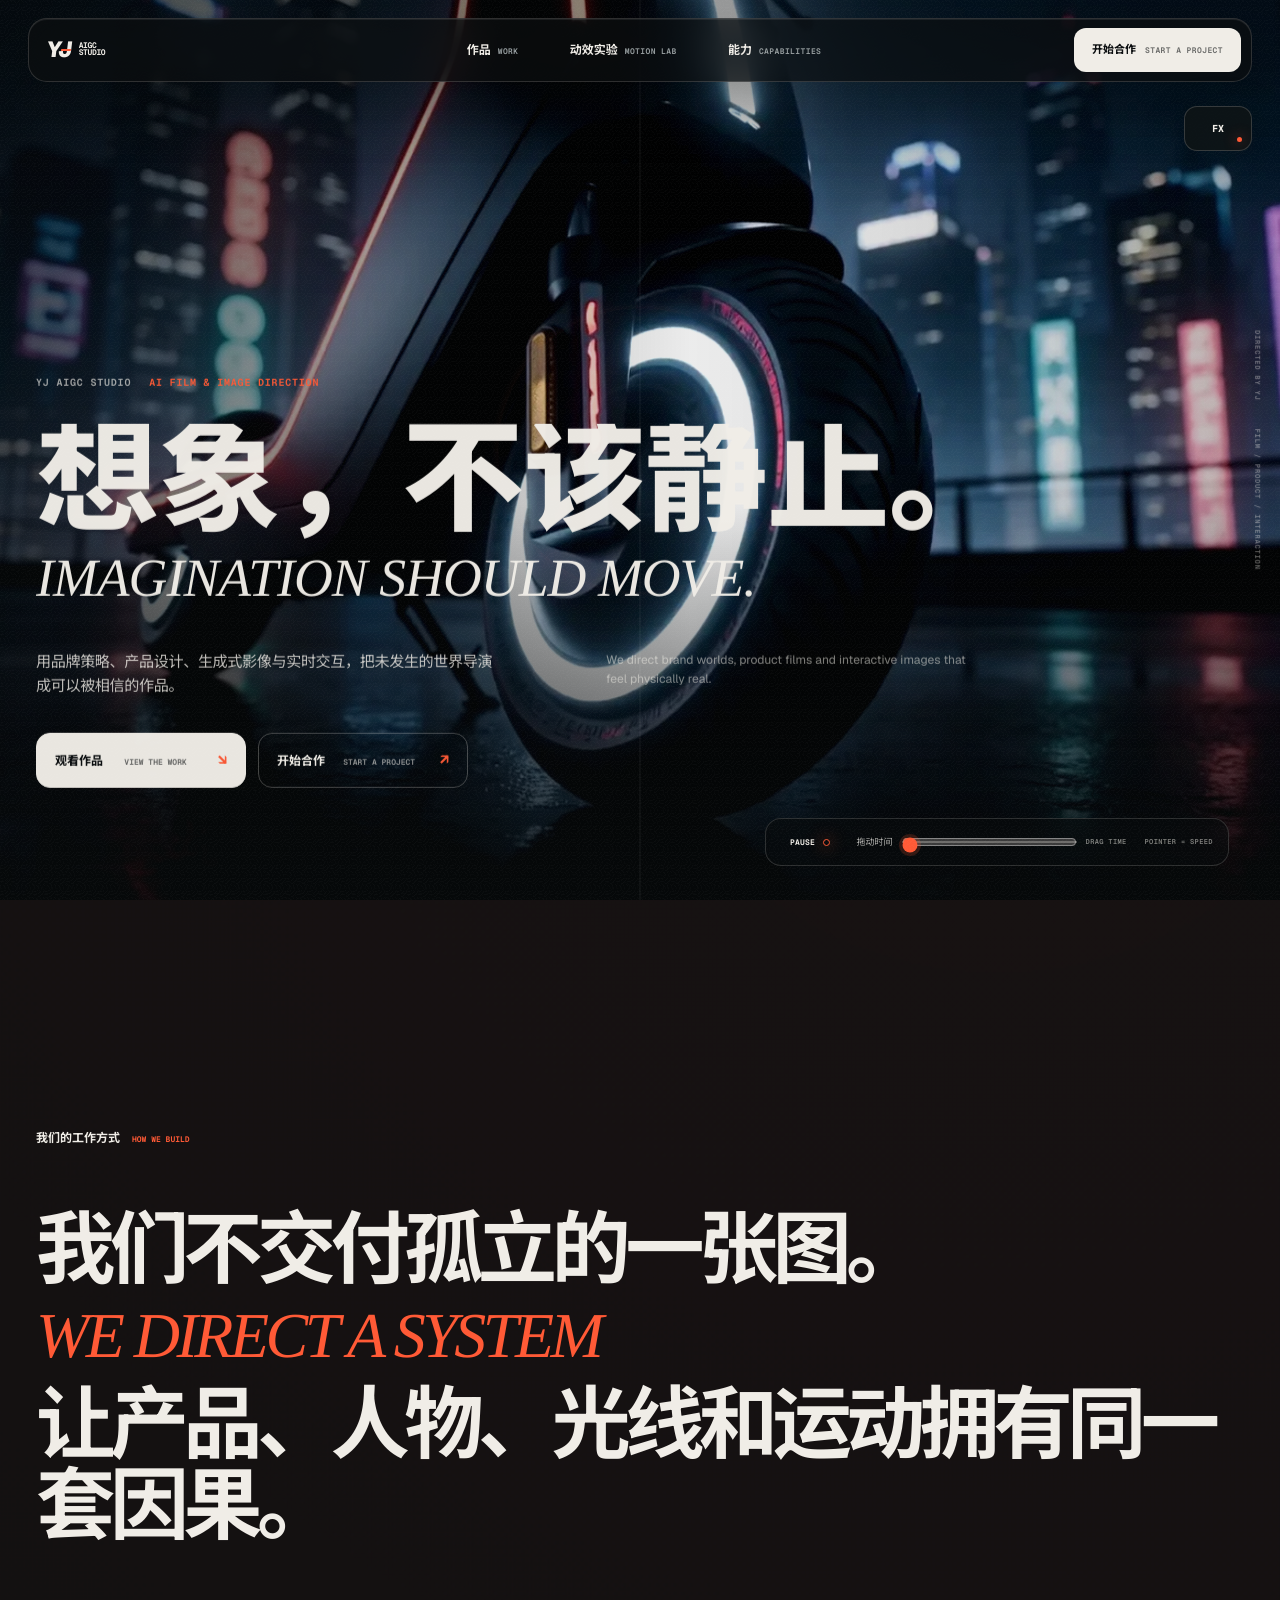
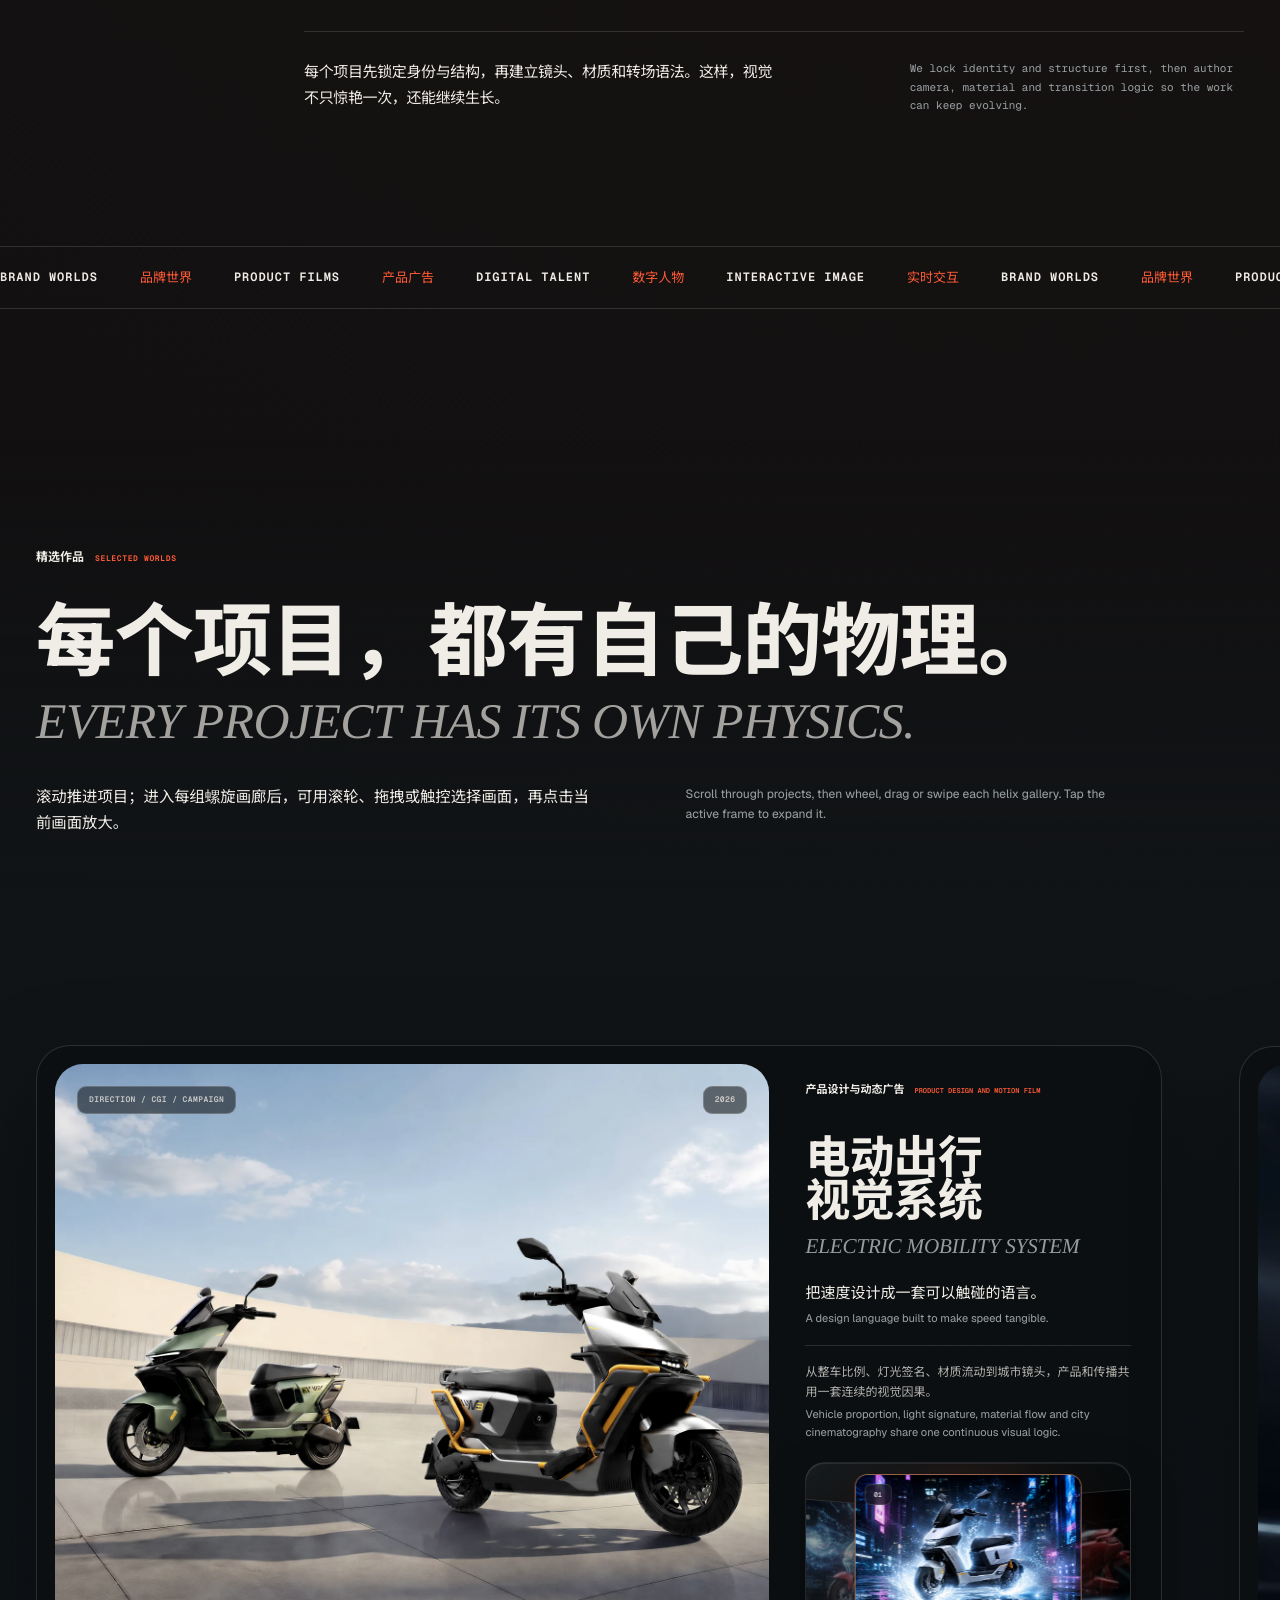
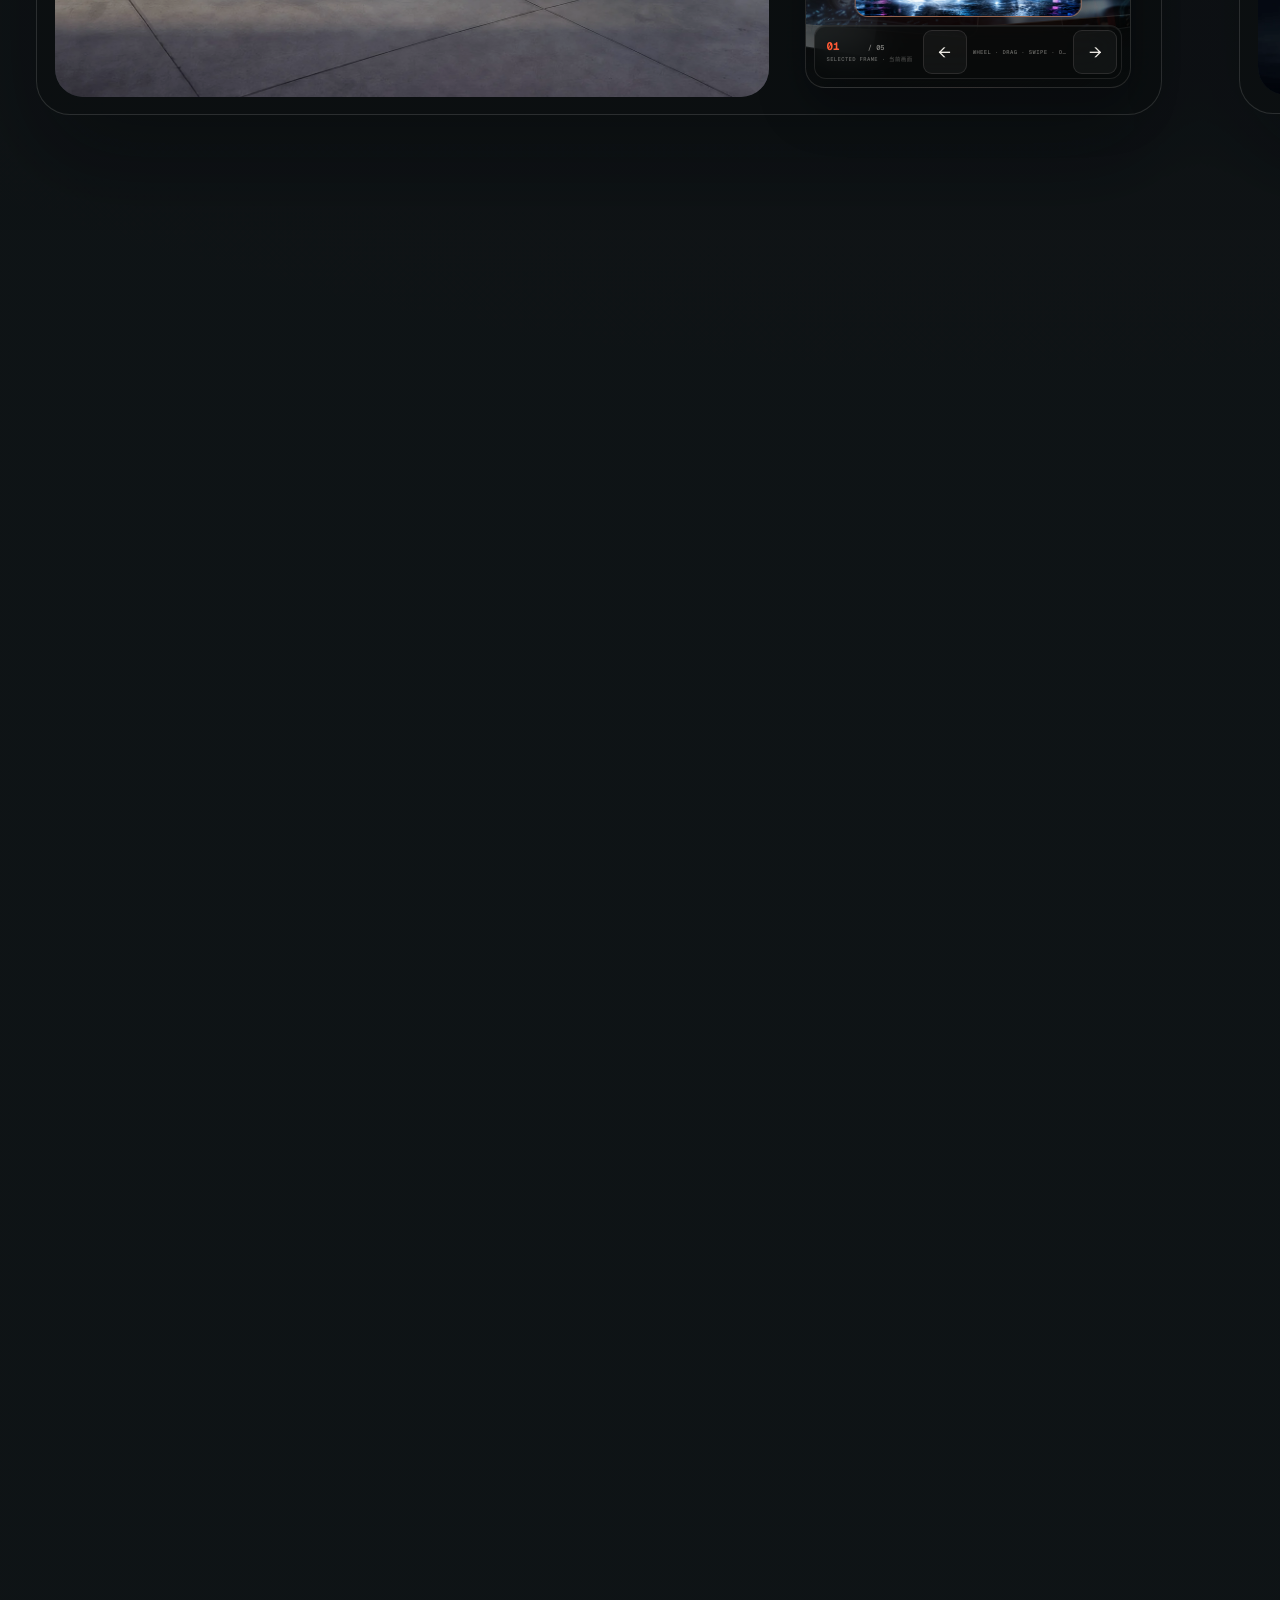
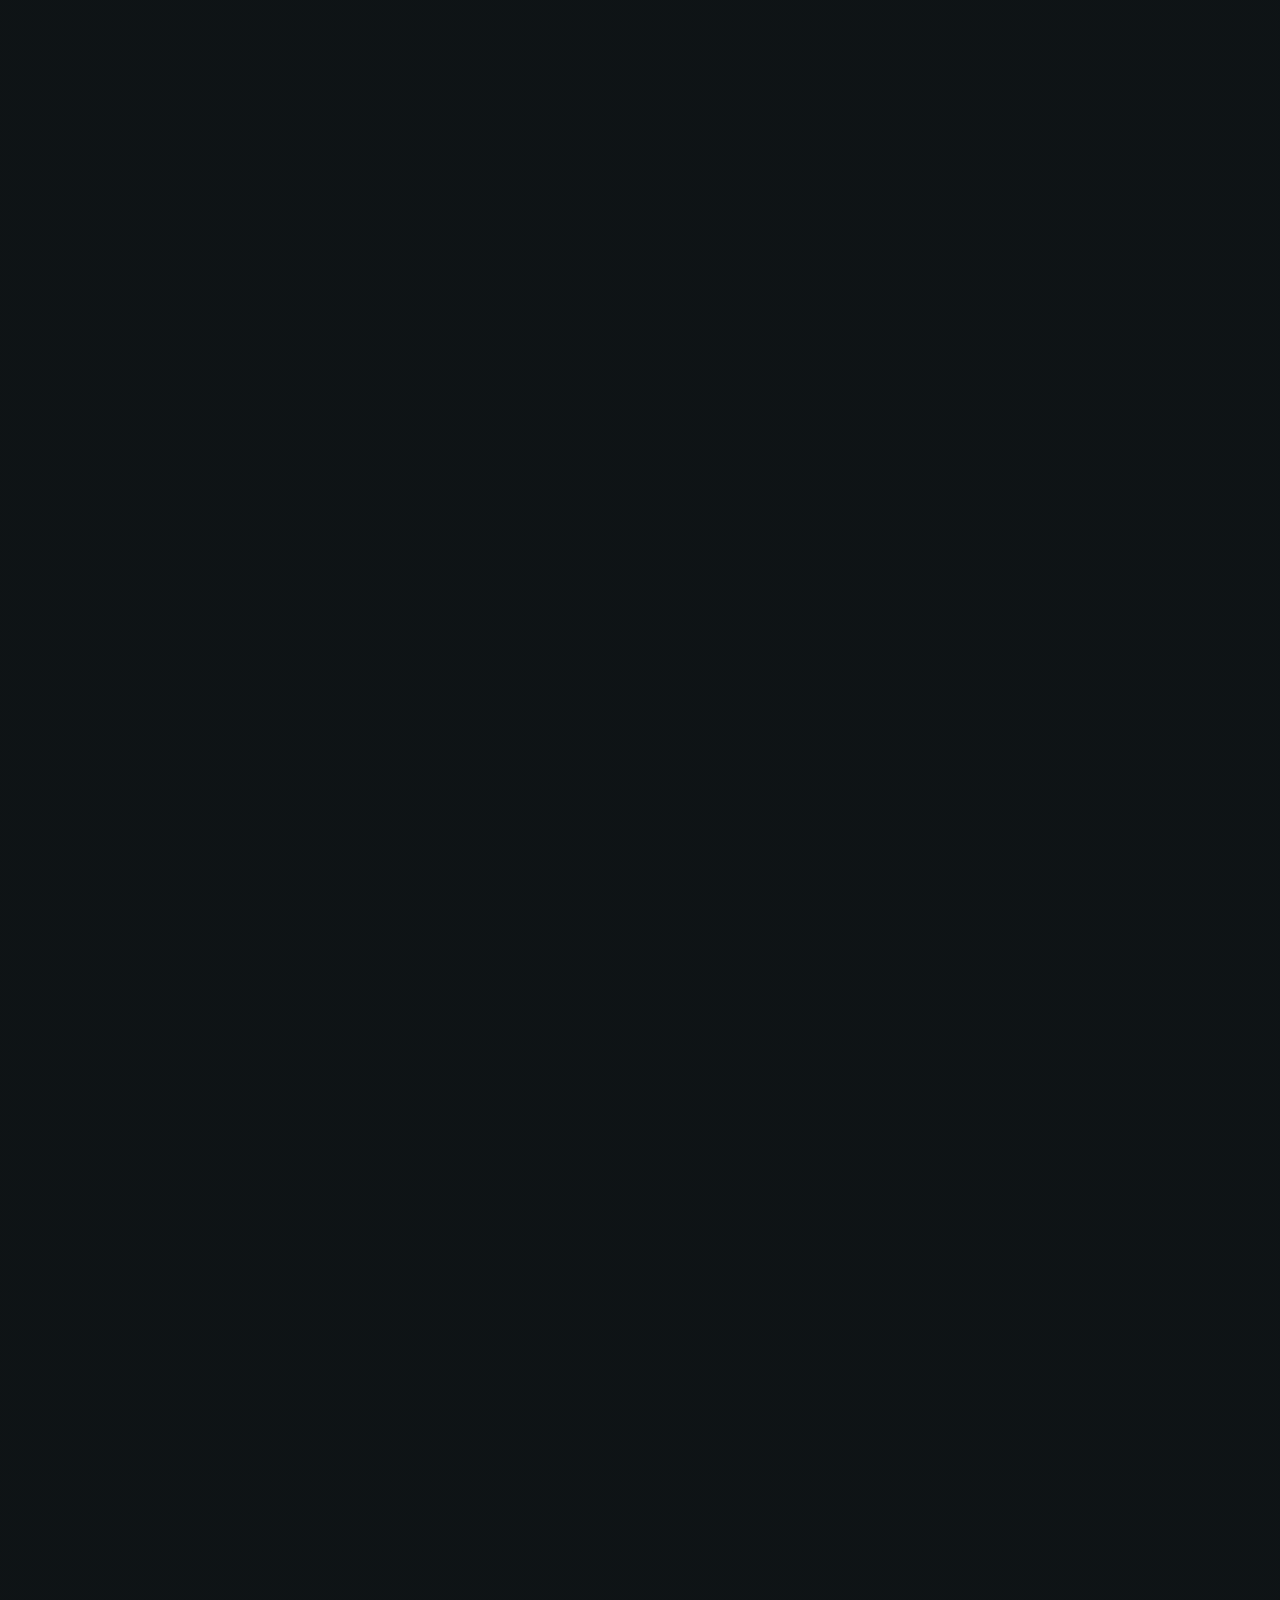
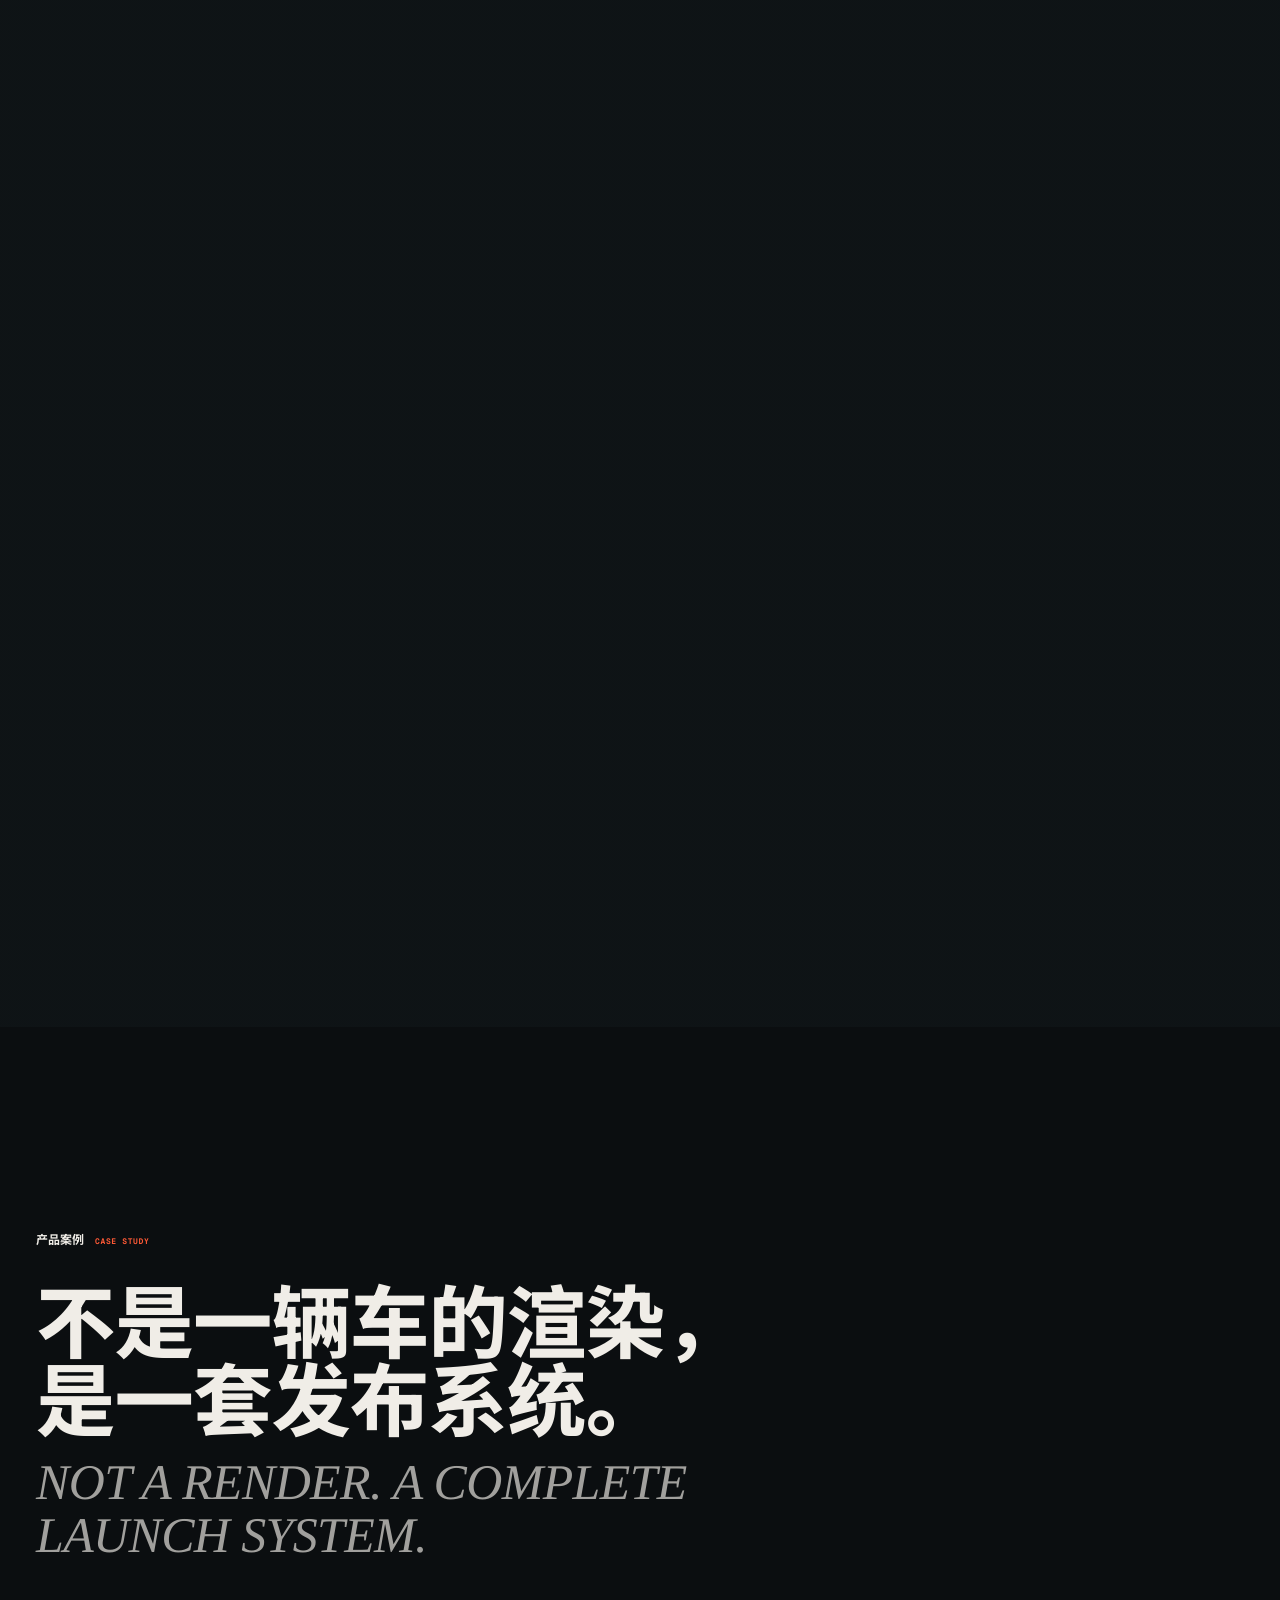
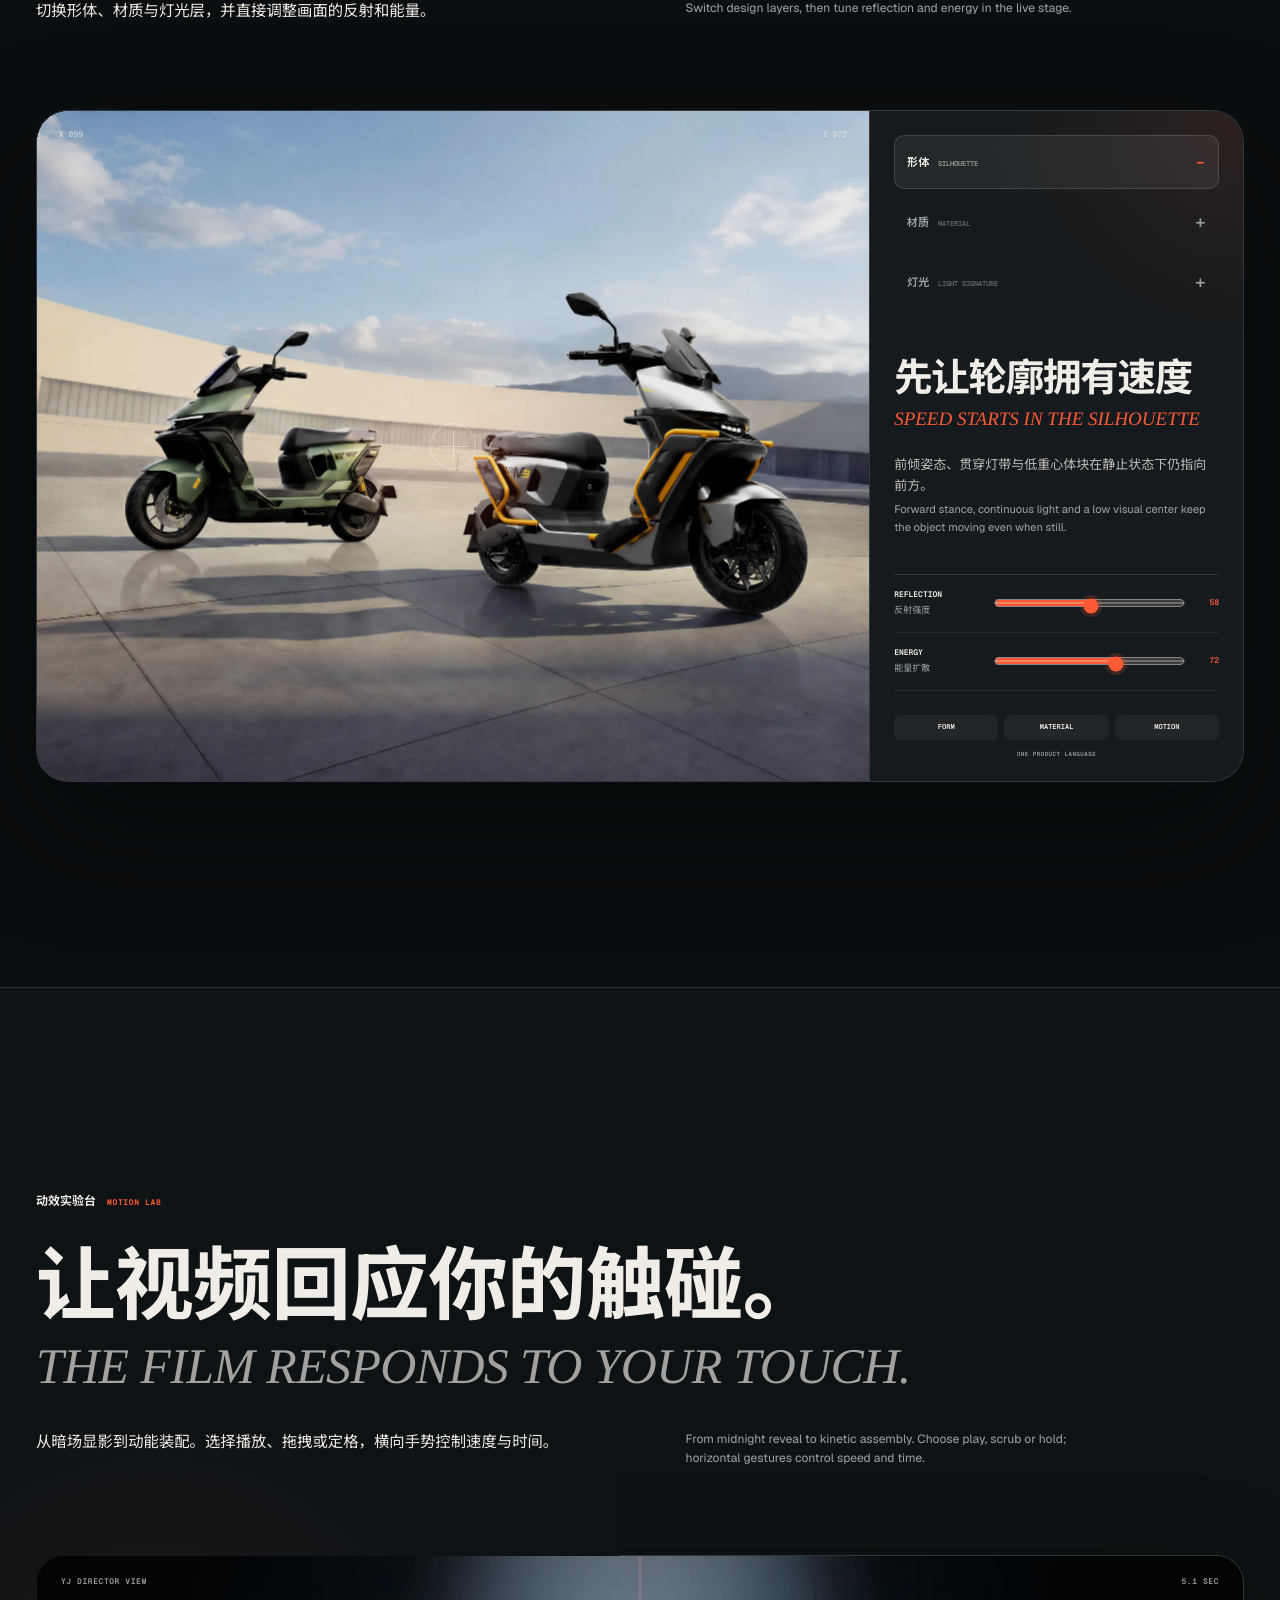
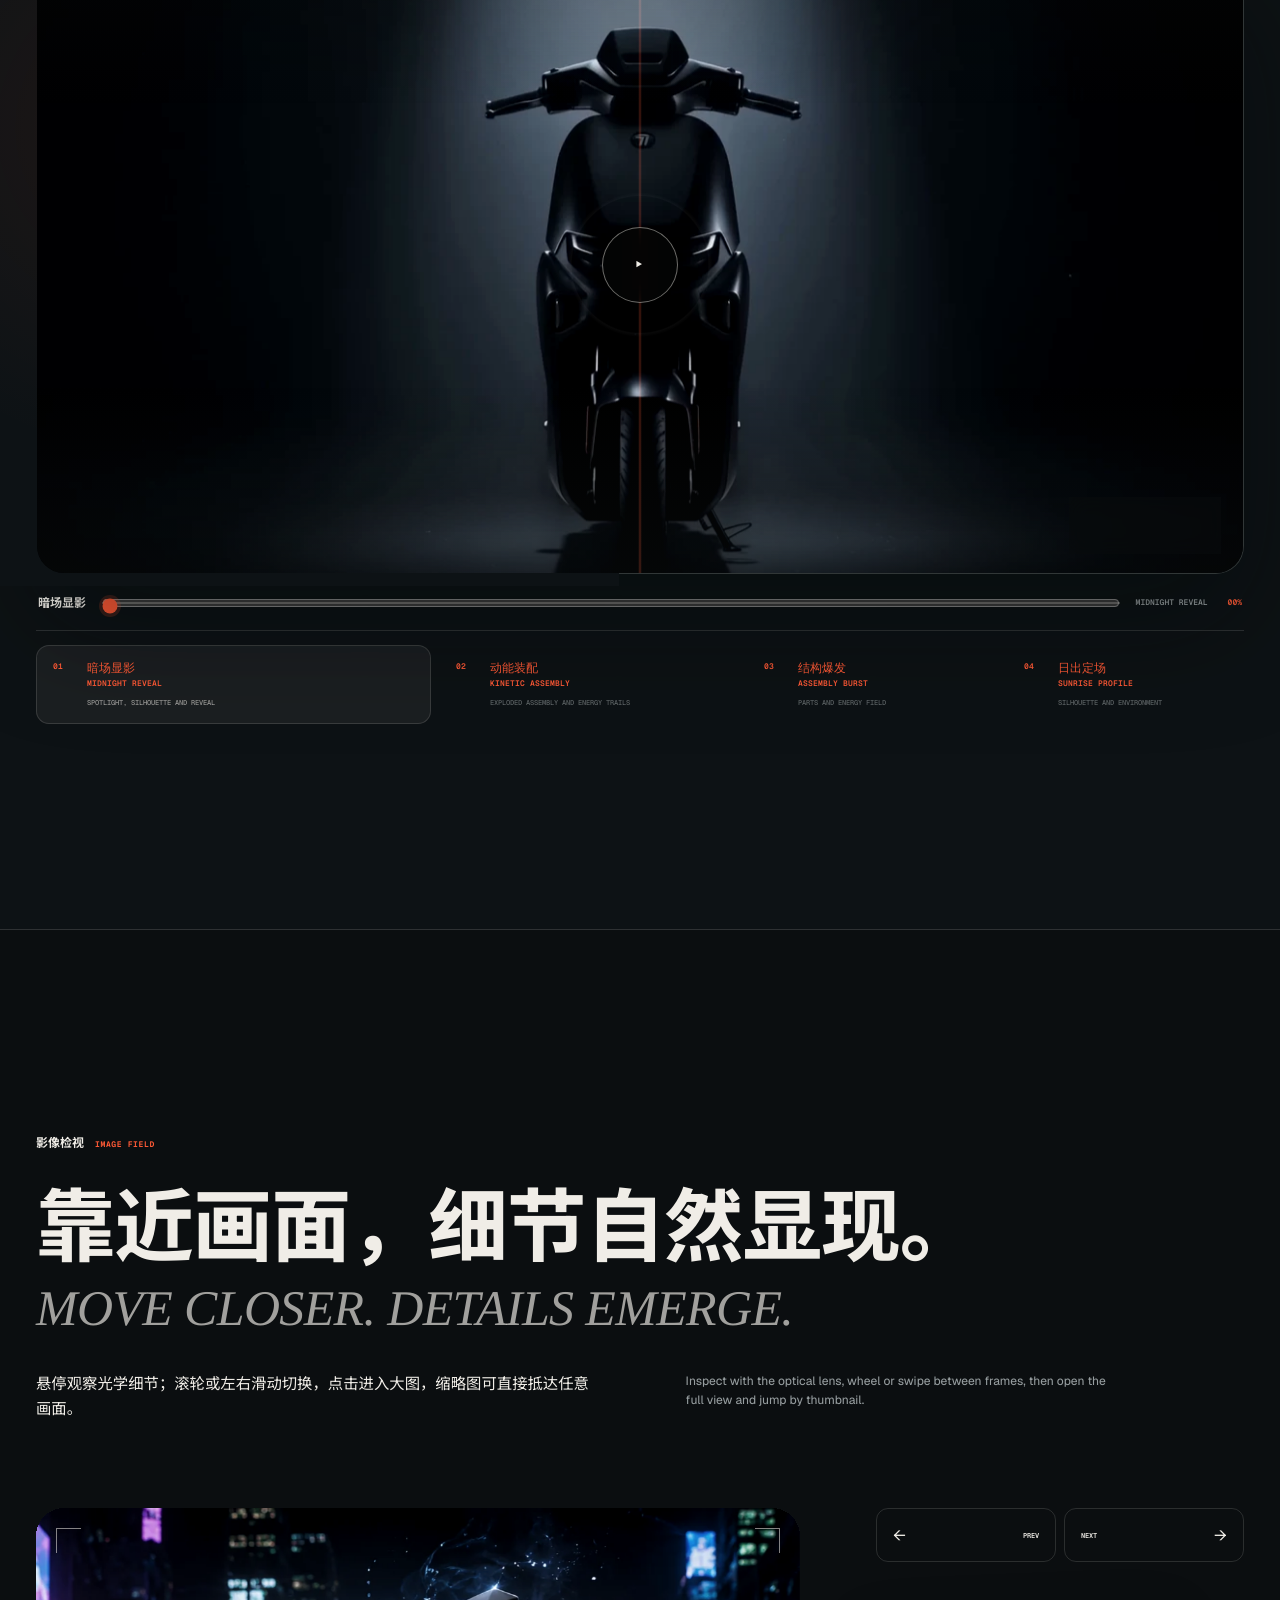
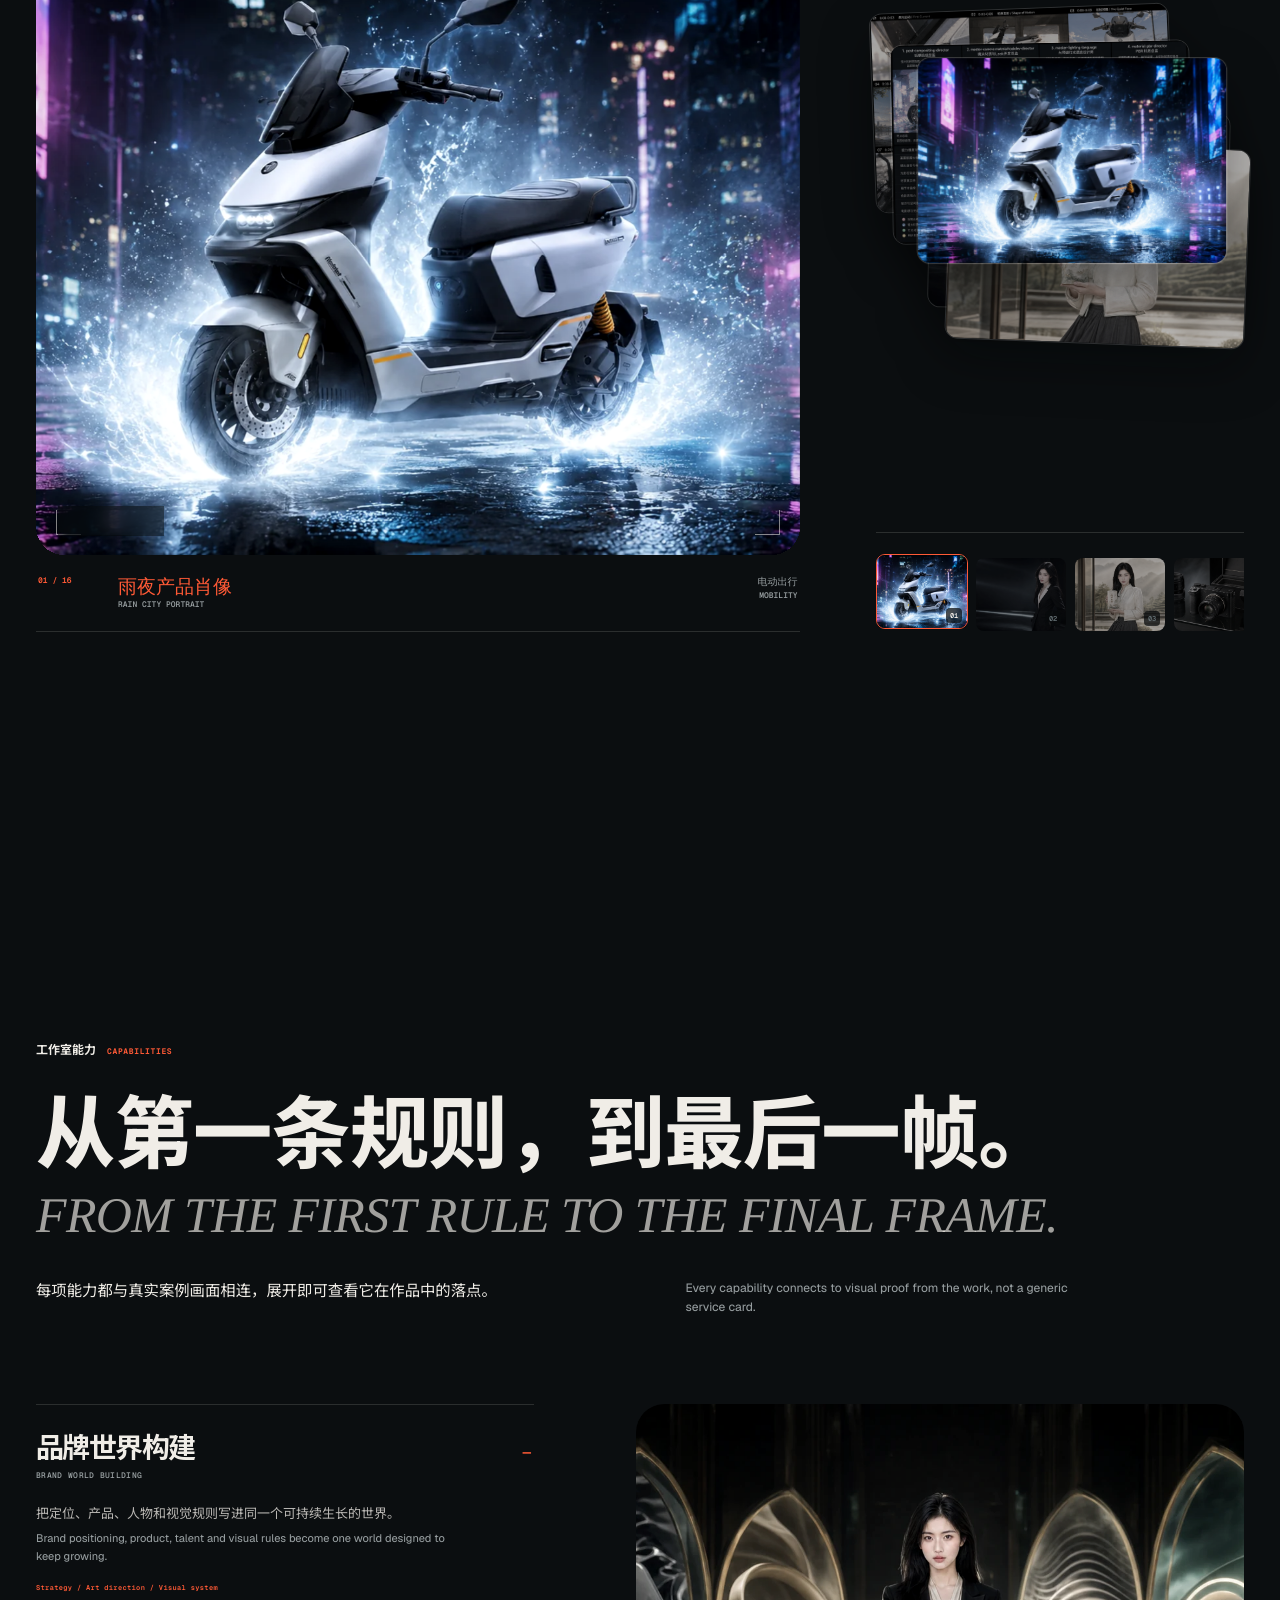
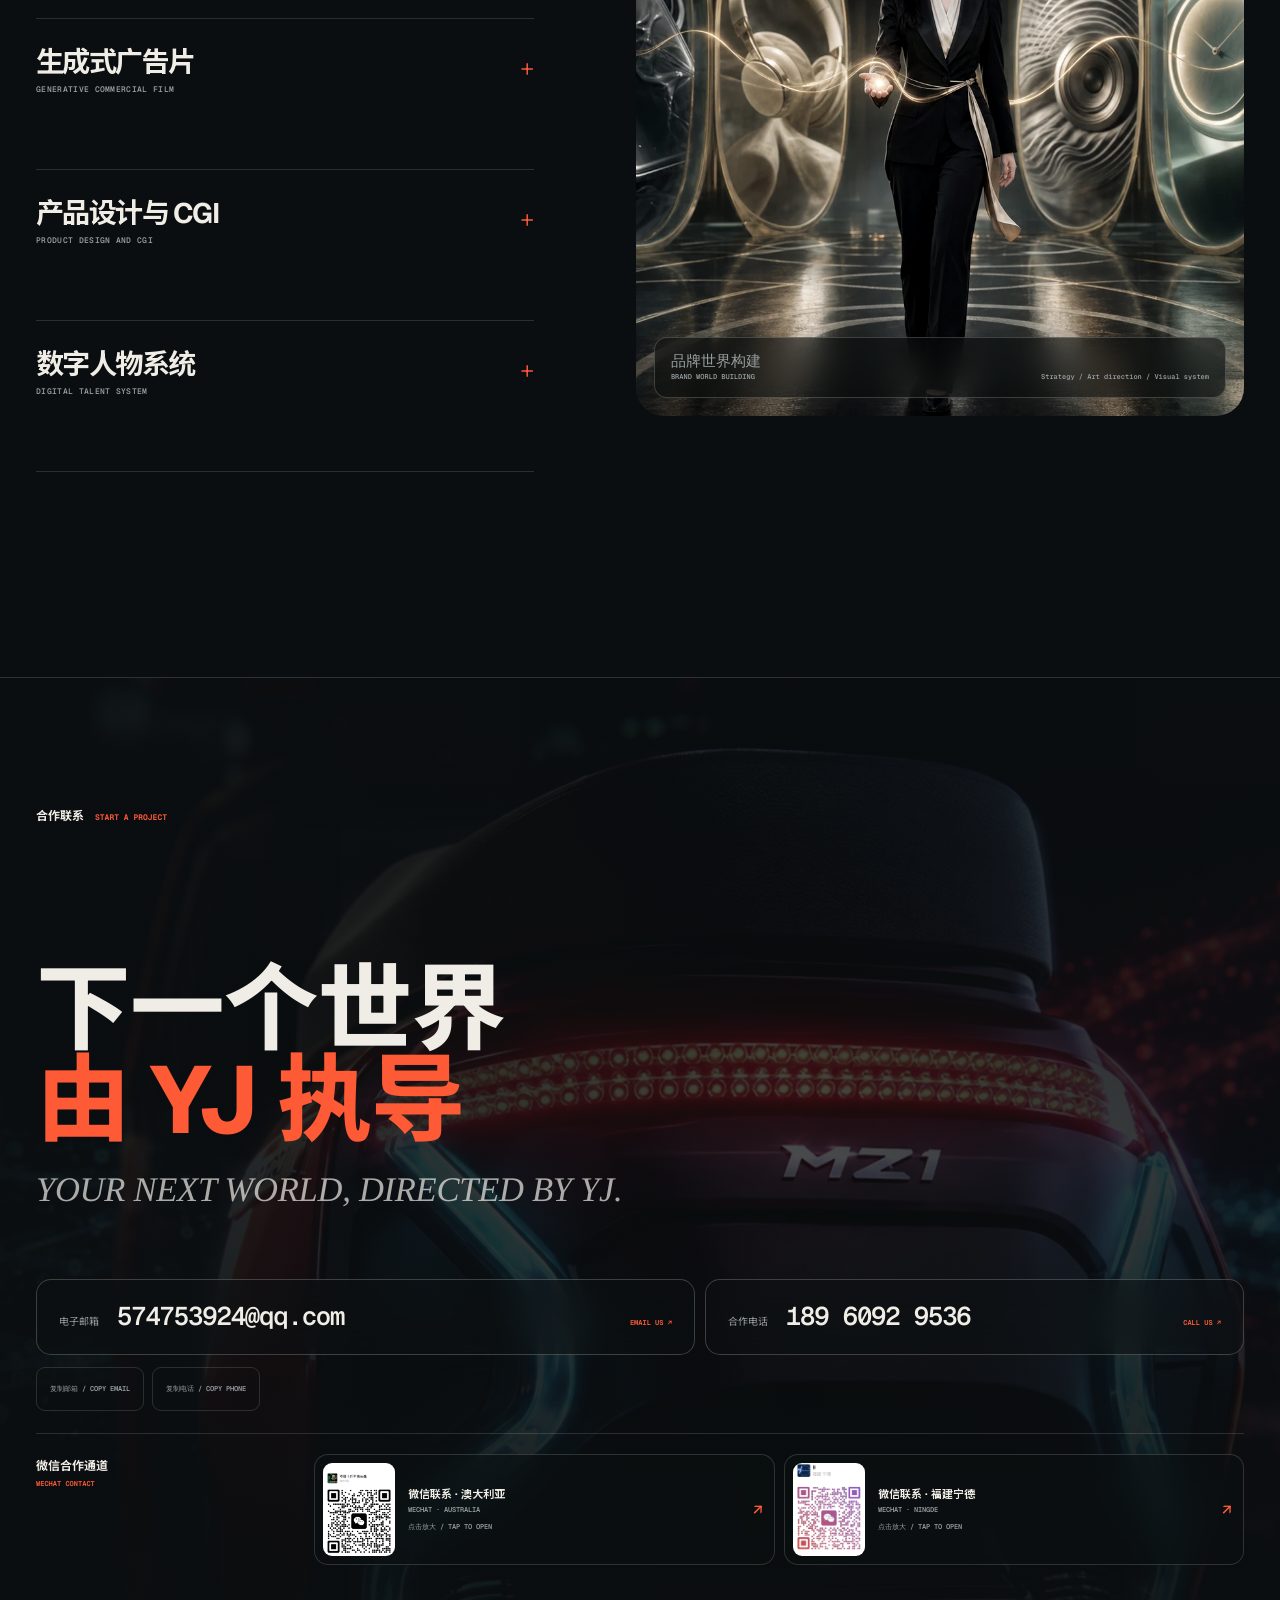
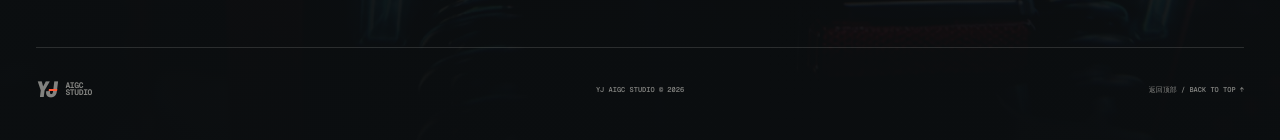
==== commit 042be85e: "Publish cinematic films and helix galleries" ====
--- a/release-20260804-mz3/index.html
+++ b/release-20260804-mz3/index.html
@@ -16,8 +16,8 @@
     <link rel="icon" href="/release-20260804-mz3/assets/mobility-film/tail-energy.webp" type="image/webp" />
     <link rel="preload" href="/release-20260804-mz3/assets/mobility-film/city-velocity-poster.webp" as="image" type="image/webp" />
     <title>YJ AI Film Studio | 让未见，成为可见</title>
-    <script type="module" crossorigin src="/release-20260804-mz3/assets/index-Dzilyako.js"></script>
-    <link rel="stylesheet" crossorigin href="/release-20260804-mz3/assets/index-DBAwEgP6.css">
+    <script type="module" crossorigin src="/release-20260804-mz3/assets/index-DEhhY9Ht.js"></script>
+    <link rel="stylesheet" crossorigin href="/release-20260804-mz3/assets/index-DYExM0i8.css">
   </head>
   <body>
     <div id="root"></div>
--- a/release-20260804-mz3/assets/index-DYExM0i8.css
+++ b/release-20260804-mz3/assets/index-DYExM0i8.css
@@ -0,0 +1 @@
+@font-face{font-family:YJ Sans;src:url(/release-20260804-mz3/assets/fonts/Geist-Variable.woff2) format("woff2");font-style:normal;font-weight:100 900;font-display:swap}@font-face{font-family:YJ Mono;src:url(/release-20260804-mz3/assets/fonts/GeistMono-Variable.woff2) format("woff2");font-style:normal;font-weight:100 900;font-display:swap}@font-face{font-family:YJ CJK;src:url(/release-20260804-mz3/assets/fonts/YJ-CJK-Subset.woff2) format("woff2");font-style:normal;font-weight:100 900;font-display:swap}:root{color-scheme:dark;--canvas: #0b0e10;--canvas-soft: #101518;--surface: #141a1d;--surface-high: #1a2124;--ink: #f0ede7;--muted: #969d9f;--muted-deep: #657074;--signal: #ff5a36;--signal-soft: rgba(255, 90, 54, .14);--line: rgba(240, 237, 231, .14);--line-soft: rgba(240, 237, 231, .08);--shadow: rgba(3, 6, 7, .48);--shell: min(1440px, calc(100vw - 72px) );--user-motion: 1;--user-depth: .72;--user-grain: .42;--ease-out: cubic-bezier(.16, 1, .3, 1);--radius-stage: 28px;--radius-module: 16px;font-family:YJ Sans,YJ CJK,Noto Sans SC,Source Han Sans SC,Microsoft YaHei,sans-serif;font-synthesis:none;text-rendering:geometricPrecision;background:var(--canvas);color:var(--ink)}*{box-sizing:border-box}html{min-width:320px;scroll-behavior:auto;background:var(--canvas)}body{min-width:320px;min-height:100dvh;margin:0;overflow-x:hidden;background:radial-gradient(circle at 78% 4%,rgba(255,90,54,.055),transparent 26%),var(--canvas);color:var(--ink);-webkit-font-smoothing:antialiased}body.menu-open,body.viewer-open{overflow:hidden}button,a,input{font:inherit}button{border:0;padding:0;color:inherit;background:none;cursor:pointer}a{color:inherit;text-decoration:none}img,video,canvas{display:block;max-width:100%}img,video{object-fit:cover}::selection{background:var(--signal);color:#17100d}:focus-visible{outline:2px solid var(--signal);outline-offset:4px}.app{position:relative;isolation:isolate;min-height:100dvh;overflow:clip}.app:after{position:fixed;inset:0;z-index:95;content:"";pointer-events:none;opacity:calc(var(--user-grain) * .075);mix-blend-mode:screen;background-image:repeating-radial-gradient(circle at 18% 32%,rgba(255,255,255,.75) 0 .45px,transparent .7px 3px),repeating-radial-gradient(circle at 76% 68%,rgba(255,255,255,.5) 0 .35px,transparent .7px 4px);background-size:11px 13px,17px 19px}.page-shell{width:var(--shell);margin-inline:auto}.skip-link{position:fixed;top:12px;left:12px;z-index:200;padding:12px 16px;border-radius:10px;background:var(--signal);color:#17100d;font:700 11px/1 YJ Mono,monospace;transform:translateY(-140%);transition:transform .25s ease}.skip-link:focus{transform:translateY(0)}.neural-field{position:fixed;inset:0;z-index:-1;opacity:calc(.22 * var(--user-depth));pointer-events:none}.site-progress{position:fixed;inset:0 0 auto;z-index:120;height:2px;pointer-events:none}.site-progress__bar{display:block;width:100%;height:100%;background:var(--signal);transform:scaleX(0);transform-origin:left center}.dual-copy{display:flex;flex-direction:column;gap:5px}.dual-copy__zh,.dual-copy__en{display:block;text-wrap:pretty}.studio-mark{display:inline-flex;align-items:center;gap:10px;flex:0 0 auto}.studio-mark__letters{position:relative;display:flex;align-items:center;height:30px;font-size:26px;font-weight:860;line-height:.82;letter-spacing:-.16em;transform:skew(-7deg)}.studio-mark__letters:after{position:absolute;inset:45% -2px auto 1px;height:2px;content:"";background:var(--signal);transform:scaleX(.42);transform-origin:right}.studio-mark__letters i{font-style:normal}.studio-mark__name{font:660 8px/.86 YJ Mono,monospace;letter-spacing:-.045em}.studio-mark--compact .studio-mark__letters{height:24px;font-size:22px}.site-header{position:fixed;inset:18px 28px auto;z-index:110}.site-header__bar{display:grid;grid-template-columns:1fr auto 1fr;align-items:center;min-height:62px;padding:8px 10px 8px 18px;border:1px solid rgba(240,237,231,.16);border-radius:19px;background:#0b0e10bd;box-shadow:0 18px 60px #03060747,inset 0 1px #ffffff14;backdrop-filter:blur(22px) saturate(1.16);-webkit-backdrop-filter:blur(22px) saturate(1.16)}.site-header__nav{display:flex;align-items:center;gap:clamp(28px,4vw,68px)}.site-header__nav a{position:relative;display:flex;align-items:baseline;gap:7px;padding:15px 0}.site-header__nav a:after{position:absolute;inset:auto 0 8px;height:1px;content:"";background:var(--signal);transform:scaleX(0);transform-origin:right;transition:transform .36s var(--ease-out)}.site-header__nav a:hover:after,.site-header__nav a:focus-visible:after{transform:scaleX(1);transform-origin:left}.site-header__nav span{font-size:12px;font-weight:680}.site-header__nav small,.site-header__contact small{color:var(--muted);font:620 8px/1 YJ Mono,monospace;letter-spacing:.05em}.site-header__contact{justify-self:end;display:flex;align-items:baseline;gap:9px;padding:15px 18px;border-radius:12px;background:var(--ink);color:var(--canvas)}.site-header__contact span{font-size:11px;font-weight:720}.site-header__contact small{color:#0b0e1094}.site-header__menu,.site-menu{display:none}.hero{position:relative;min-height:100dvh;overflow:hidden;background:#101518}.hero-film{--film-x: 0;--film-y: 0;--film-rx: 0;--film-ry: 0;position:absolute;inset:0;overflow:hidden;background:#11171a;perspective:1400px;touch-action:pan-y}.hero-film video{width:calc(100% + 42px);height:calc(100% + 32px);margin:-16px -21px;filter:saturate(.88) contrast(1.12);transform:translate3d(calc(var(--film-x) * 1px),calc(var(--film-y) * 1px),0) rotateX(calc(var(--film-rx) * 1deg)) rotateY(calc(var(--film-ry) * 1deg)) scale(1.035);transform-origin:center;will-change:transform,filter}.hero-film__veil{position:absolute;inset:0;pointer-events:none;background:linear-gradient(180deg,rgba(6,9,10,.34),transparent 24%,transparent 56%,rgba(6,9,10,.9) 100%),linear-gradient(90deg,#06090ab8,#06090a14 54%,#06090a47)}.hero-film__optics{position:absolute;inset:0;pointer-events:none;opacity:calc(.66 * var(--user-depth));background:radial-gradient(circle at calc(50% + var(--film-x) * 1.6px) calc(50% + var(--film-y) * 1.6px),transparent 0 8%,rgba(255,255,255,.035) 8.2%,transparent 8.8% 18%,rgba(255,90,54,.05) 18.2%,transparent 19%),linear-gradient(90deg,transparent 49.92%,rgba(255,255,255,.15) 50%,transparent 50.08%);mix-blend-mode:screen}.hero-film__hud{position:absolute;right:clamp(28px,4vw,68px);bottom:34px;z-index:2;display:grid;grid-template-columns:auto minmax(180px,270px) auto;align-items:center;gap:18px;padding:13px 15px;border:1px solid rgba(240,237,231,.16);border-radius:var(--radius-module);background:#090c0da3;backdrop-filter:blur(18px);-webkit-backdrop-filter:blur(18px)}.film-toggle{display:flex;align-items:center;justify-content:center;gap:8px;min-width:58px;min-height:44px;margin:-12px 0;color:var(--ink);font:650 8px/1 YJ Mono,monospace}.film-toggle i{width:7px;height:7px;border:1px solid var(--signal);border-radius:50%;box-shadow:0 0 16px #ff5a369e}.film-progress{display:grid;grid-template-columns:auto 1fr auto;align-items:center;gap:9px;color:#f0ede7b8;font-size:9px}.film-progress small,.film-rate{font:580 7px/1 YJ Mono,monospace;color:#f0ede785;letter-spacing:.05em}input[type=range]{min-width:0;height:18px;margin:0;background:transparent;accent-color:var(--signal)}input[type=range]::-webkit-slider-runnable-track{height:2px;background:#f0ede747}input[type=range]::-webkit-slider-thumb{width:10px;height:10px;margin-top:-4px;border:0;border-radius:50%;background:var(--signal);box-shadow:0 0 0 3px #ff5a362e;-webkit-appearance:none}.hero__content{position:relative;z-index:2;display:flex;flex-direction:column;justify-content:flex-end;min-height:100dvh;padding-top:118px;padding-bottom:clamp(112px,13vh,148px);pointer-events:none}.hero__content a{pointer-events:auto}.hero__eyebrow{display:flex;gap:18px;margin-bottom:clamp(24px,4vh,52px);color:#f0ede7ad;font:620 10px/1 YJ Mono,monospace;letter-spacing:.08em}.hero__eyebrow span:last-child{color:var(--signal)}.hero h1{max-width:1180px;margin:0;overflow:hidden;font-weight:790;line-height:.9;letter-spacing:-.045em;text-wrap:balance}.hero h1 span{display:block;font-size:clamp(68px,9.6vw,154px)}.hero h1 em{display:block;margin-top:16px;color:var(--ink);font:italic 400 clamp(26px,4.2vw,66px)/1.02 Georgia,"Times New Roman",serif;letter-spacing:-.018em}.hero__content>p{display:grid;grid-template-columns:minmax(260px,470px) minmax(220px,370px);gap:clamp(28px,8vw,120px);max-width:940px;margin:clamp(26px,5vh,52px) 0 0;color:#f0ede7d1;font-size:clamp(14px,1.18vw,18px);line-height:1.6;letter-spacing:-.025em;text-wrap:pretty}.hero__content>p small{color:#f0ede785;font:440 12px/1.6 YJ Sans,sans-serif;letter-spacing:0}.hero__actions{display:flex;align-items:center;gap:12px;margin-top:34px}.hero-cta{display:grid;grid-template-columns:auto auto auto;align-items:baseline;gap:12px;min-width:210px;padding:17px 18px;border:1px solid rgba(240,237,231,.28);border-radius:14px;backdrop-filter:blur(12px);-webkit-backdrop-filter:blur(12px);transition:color .28s ease,background .28s ease,border-color .28s ease}.hero-cta span{font-size:12px;font-weight:720}.hero-cta small{font:620 8px/1 YJ Mono,monospace;color:currentColor;opacity:.6}.hero-cta b{justify-self:end;color:var(--signal);font-size:15px}.hero-cta--primary{border-color:var(--ink);background:var(--ink);color:var(--canvas)}.hero-cta--primary:hover,.hero-cta--ghost:hover{border-color:var(--signal);background:var(--signal);color:#17100d}.hero-cta--primary:hover b,.hero-cta--ghost:hover b{color:#17100d}.hero__edge-copy{position:absolute;top:50%;right:23px;z-index:2;display:flex;align-items:center;gap:28px;color:#f0ede76e;font:580 7px/1 YJ Mono,monospace;letter-spacing:.12em;transform:translate(50%,-50%) rotate(90deg);transform-origin:center}.motion-console{position:fixed;right:20px;top:98px;z-index:116;width:320px;min-height:280px;pointer-events:none}.motion-console__panel{position:absolute;inset:0;padding:18px;border:1px solid rgba(240,237,231,.18);border-radius:18px;background:#0f1416eb;box-shadow:0 28px 80px #03060775,inset 0 1px #ffffff12;backdrop-filter:blur(22px) saturate(1.1);-webkit-backdrop-filter:blur(22px) saturate(1.1);clip-path:inset(0 0 78% 66% round 18px);opacity:1;pointer-events:none;transition:opacity .24s ease,transform .42s var(--ease-out)}.motion-console:not(.is-open) .motion-console__panel{opacity:0;transform:translateY(8px) scale(.97)}.motion-console.is-open .motion-console__panel{opacity:1;transform:none;pointer-events:auto}.motion-console__head{display:flex;align-items:center;justify-content:space-between;padding-bottom:18px;border-bottom:1px solid var(--line)}.motion-console__head>span{display:flex;align-items:baseline;gap:8px}.motion-console__head b,.motion-console label b{font:650 9px/1 YJ Mono,monospace;letter-spacing:.06em}.motion-console__head small,.motion-console label small{color:var(--muted);font-size:9px}.motion-console__head button{min-width:44px;min-height:44px;color:var(--muted);font:600 7px/1 YJ Mono,monospace}.motion-console label{display:grid;grid-template-columns:90px 1fr 25px;align-items:center;gap:9px;min-height:52px;border-bottom:1px solid var(--line-soft)}.motion-console label>span{display:flex;flex-direction:column;gap:4px}.motion-console output{text-align:right;color:var(--signal);font:600 8px/1 YJ Mono,monospace}.calm-toggle{display:flex;align-items:center;justify-content:space-between;width:100%;margin-top:14px;padding:12px;border-radius:11px;background:#f0ede70f;font:620 8px/1 YJ Mono,monospace;transition:background .3s ease,color .3s ease}.calm-toggle.is-active{background:var(--signal);color:#17100d}.calm-toggle small{color:currentColor;opacity:.6}.motion-console__trigger{position:absolute;top:8px;right:8px;display:flex;align-items:center;justify-content:center;width:68px;height:45px;border:1px solid rgba(240,237,231,.18);border-radius:13px;background:#0f1416db;box-shadow:0 12px 40px #03060742;font:720 10px/1 YJ Mono,monospace;pointer-events:auto}.motion-console__trigger i{position:absolute;right:9px;bottom:8px;width:5px;height:5px;border-radius:50%;background:var(--signal);box-shadow:0 0 13px #ff5a36bf}.section-title{display:flex;flex-direction:column;align-items:flex-start;max-width:1120px}.section-title__kicker{flex-direction:row;align-items:baseline;gap:11px;margin-bottom:38px}.section-title__kicker .dual-copy__zh{font-size:12px;font-weight:680}.section-title__kicker .dual-copy__en{color:var(--signal);font:650 8px/1 YJ Mono,monospace;letter-spacing:.08em}.section-title h2{margin:0;max-width:1050px;font-weight:760;line-height:.98;letter-spacing:-.035em;text-wrap:balance}.section-title h2 span{display:block;font-size:clamp(48px,6.2vw,98px)}.section-title h2 em{display:block;margin-top:16px;color:#f0ede7a8;font:italic 400 clamp(25px,3.9vw,58px)/1.06 Georgia,"Times New Roman",serif;letter-spacing:-.012em}.section-title__body{display:grid;grid-template-columns:minmax(260px,560px) minmax(220px,430px);gap:clamp(28px,7vw,110px);margin-top:36px}.section-title__body .dual-copy__zh{font-size:clamp(14px,1.2vw,17px);line-height:1.65}.section-title__body .dual-copy__en{color:var(--muted);font:440 12px/1.65 YJ Sans,sans-serif}.manifesto{position:relative;padding:clamp(150px,18vw,270px) 0 130px}.manifesto__lead{max-width:1180px}.manifesto__kicker{flex-direction:row;align-items:baseline;gap:12px;margin-bottom:64px}.manifesto__kicker .dual-copy__zh{font-size:12px;font-weight:700}.manifesto__kicker .dual-copy__en{color:var(--signal);font:650 8px/1 YJ Mono,monospace}.manifesto__statement{margin:0;font-size:clamp(46px,6.2vw,96px);font-weight:680;line-height:1.02;letter-spacing:-.072em}.manifesto__statement span,.manifesto__statement em{display:block}.manifesto__statement em{margin:13px 0 17px;color:var(--signal);font:italic 400 clamp(30px,5vw,76px)/1 Georgia,serif;letter-spacing:-.055em}.manifesto__foot{display:grid;grid-template-columns:minmax(0,1fr) minmax(0,.7fr);gap:10vw;max-width:940px;margin:84px 0 0 auto;padding-top:28px;border-top:1px solid var(--line)}.manifesto__foot p{margin:0;font-size:15px;line-height:1.7;letter-spacing:-.025em}.manifesto__foot p:last-child{color:var(--muted);font:420 11px/1.68 YJ Mono,monospace;letter-spacing:0}.manifesto__marquee{width:100vw;margin:130px 0 0 calc((100vw - var(--shell)) / -2);overflow:hidden;border-block:1px solid var(--line)}.manifesto__marquee div{display:flex;align-items:center;gap:42px;width:max-content;padding:22px 0;animation:marquee 28s linear infinite}.manifesto__marquee span{font:620 12px/1 YJ Mono,monospace;letter-spacing:.08em}.manifesto__marquee i{color:var(--signal);font-size:13px;font-style:normal}@keyframes marquee{to{transform:translate(-50%)}}.work{position:relative;padding-top:110px;background:linear-gradient(180deg,transparent,rgba(16,21,24,.78) 9%,rgba(16,21,24,.78) 100%)}.work__heading{padding-bottom:94px}.work__pin{height:100dvh;overflow:hidden}.work__track{display:flex;align-items:center;gap:clamp(58px,6vw,104px);width:max-content;min-height:100dvh;padding-inline:max(36px,calc((100vw - min(1440px,calc(100vw - 72px)))/2));will-change:transform}.work-card{display:grid;grid-template-columns:minmax(620px,1.48fr) minmax(330px,.7fr);gap:36px;width:min(88vw,1390px);min-height:74dvh;padding:18px;border:1px solid var(--line);border-radius:calc(var(--radius-stage) + 6px);background:#0b0e10ad;box-shadow:0 42px 100px #03060759}.work-card__media{--card-x: 50%;--card-y: 50%;--card-rx: 0deg;--card-ry: 0deg;position:relative;min-height:calc(74dvh - 36px);overflow:hidden;border-radius:var(--radius-stage);background:var(--surface-high);transform:perspective(1400px) rotateX(var(--card-rx)) rotateY(var(--card-ry));transition:transform .55s var(--ease-out);will-change:transform}.work-card__media img,.work-card__media video{width:100%;height:100%;filter:saturate(.86) contrast(1.04);transform:scale(1.025);transition:transform 1s var(--ease-out),filter .65s ease}.work-card__media:hover img,.work-card__media:hover video{filter:saturate(1.02) contrast(1.06);transform:scale(1.07)}.work-card__spotlight{position:absolute;inset:0;pointer-events:none;opacity:0;background:radial-gradient(circle at var(--card-x) var(--card-y),rgba(255,255,255,.19),transparent 22%);mix-blend-mode:screen;transition:opacity .4s ease}.work-card__media:hover .work-card__spotlight{opacity:calc(.9 * var(--user-depth))}.work-card__signal,.work-card__year{position:absolute;z-index:2;top:22px;padding:9px 11px;border:1px solid rgba(240,237,231,.22);border-radius:9px;background:#080b0c8a;color:#f0ede7c2;backdrop-filter:blur(10px);-webkit-backdrop-filter:blur(10px);font:610 8px/1 YJ Mono,monospace;letter-spacing:.05em}.work-card__signal{left:22px}.work-card__year{right:22px}.work-card__copy{display:flex;flex-direction:column;min-width:0;padding:19px 12px 8px 0}.work-card__kind{flex-direction:row;gap:10px;align-items:baseline}.work-card__kind .dual-copy__zh{font-size:11px;font-weight:680}.work-card__kind .dual-copy__en{color:var(--signal);font:600 7px/1 YJ Mono,monospace}.work-card h3{margin:clamp(34px,4.5dvh,56px) 0 0;font-weight:750;line-height:.96;letter-spacing:-.032em}.work-card h3 span,.work-card h3 em{display:block}.work-card h3 span{max-width:9.2em;font-size:clamp(40px,3.5vw,62px);text-wrap:balance}.work-card h3 em{max-width:18em;margin-top:12px;color:var(--muted);font:italic 400 clamp(18px,1.65vw,27px)/1.08 Georgia,"Times New Roman",serif;letter-spacing:-.008em;text-wrap:balance}.work-card__statement{margin-top:25px}.work-card__statement .dual-copy__zh{font-size:15px;line-height:1.5}.work-card__statement .dual-copy__en,.work-card__detail .dual-copy__en{color:var(--muted);font:440 11px/1.62 YJ Sans,sans-serif}.work-card__detail{margin-top:17px;padding-top:17px;border-top:1px solid var(--line)}.work-card__detail .dual-copy__zh{color:#f0ede7b8;font-size:12px;line-height:1.6}.work-card__gallery{--gallery-drag: 0px;position:relative;height:226px;margin-top:20px;overflow:hidden;border:1px solid rgba(240,237,231,.12);border-radius:20px;outline:none;isolation:isolate;background:radial-gradient(circle at 50% 25%,rgba(255,90,54,.08),transparent 38%),linear-gradient(145deg,#ffffff0e,#080b0cc2 56%);box-shadow:inset 0 1px #ffffff14,0 20px 48px #00000040;cursor:grab;touch-action:pan-y;user-select:none}.work-card__gallery:active{cursor:grabbing}.work-card__gallery:focus-visible{border-color:#ff5a36ad;box-shadow:0 0 0 3px #ff5a3629,inset 0 1px #ffffff14}.work-card__gallery:before{position:absolute;inset:0;z-index:-1;content:"";opacity:.42;background-image:linear-gradient(rgba(240,237,231,.025) 1px,transparent 1px),linear-gradient(90deg,rgba(240,237,231,.02) 1px,transparent 1px);background-size:22px 22px;mask-image:linear-gradient(to bottom,#000,transparent 86%)}.image-field__filmstrip::-webkit-scrollbar,.lightbox__filmstrip::-webkit-scrollbar{display:none}.work-gallery__particles,.work-gallery__orbits,.work-gallery__deck{position:absolute;inset:0}.work-gallery__particles{z-index:0;overflow:hidden;opacity:calc(.88 * var(--user-depth));pointer-events:none;mask-image:linear-gradient(to bottom,transparent 2%,#000 18%,#000 78%,transparent 98%)}.work-gallery__particles i{position:absolute;left:var(--particle-x);bottom:-12%;width:var(--particle-size);height:var(--particle-size);border-radius:50%;background:#ffe8ceeb;box-shadow:0 0 9px #ff7348cc,0 0 20px #ffffff57;animation:gallery-particle-rise var(--particle-duration) linear var(--particle-delay) infinite}@keyframes gallery-particle-rise{0%{opacity:0;transform:translate3d(var(--particle-drift-start),0,0) scale(.6)}15%{opacity:.78}52%{transform:translate3d(var(--particle-drift),-116px,0) scale(1.18)}82%{opacity:.66}to{opacity:0;transform:translate3d(var(--particle-drift-end),-252px,0) scale(.45)}}.work-gallery__orbits{z-index:0;pointer-events:none;filter:drop-shadow(0 0 12px rgba(255,99,58,.14))}.work-gallery__orbits i{position:absolute;left:50%;top:42%;width:88%;height:78px;border:1px solid rgba(255,164,125,.12);border-right-color:#fff5e647;border-radius:50%;transform:translate(-50%,-50%) rotate(-8deg)}.work-gallery__orbits i:last-child{width:65%;height:112px;border-color:#f0ede712;border-left-color:#ff5a3640;transform:translate(-50%,-50%) rotate(11deg)}.work-gallery__deck{z-index:1;perspective:1000px;pointer-events:none}.work-gallery__item{--thumb-x: 50%;--thumb-y: 50%;--thumb-rx: 0deg;--thumb-ry: 0deg;position:absolute;left:50%;top:11px;width:70%;height:143px;overflow:hidden;border:1px solid rgba(240,237,231,.15);border-radius:13px;isolation:isolate;opacity:var(--deck-opacity);background:#121618a8;box-shadow:0 18px 42px #0000006b,inset 0 1px #ffffff17;transform:translate3d(calc(-50% + var(--deck-x) + var(--gallery-drag)),var(--deck-y),0) rotate(var(--deck-rotate)) rotateX(var(--thumb-rx)) rotateY(var(--thumb-ry)) scale(var(--deck-scale));transform-origin:50% 75%;transition:transform .62s var(--ease-out),opacity .42s ease,border-color .28s ease,filter .42s ease;pointer-events:auto;z-index:var(--deck-z);will-change:transform,opacity}.work-gallery__item:after{position:absolute;inset:0;z-index:1;content:"";background:radial-gradient(circle at var(--thumb-x) var(--thumb-y),rgba(255,255,255,.28),transparent 37%);opacity:0;transition:opacity .3s ease;pointer-events:none}.work-gallery__item img{width:100%;height:100%;filter:saturate(.7) brightness(.72);transform:scale(1.035);transition:transform .62s var(--ease-out),filter .4s ease}.work-gallery__item.is-active{border-color:#ffa67d8a;filter:drop-shadow(0 14px 22px rgba(255,90,54,.11));cursor:zoom-in}.work-gallery__item.is-active img{filter:saturate(.98) brightness(.98) contrast(1.03)}.work-gallery__item:hover:after{opacity:.86}.work-gallery__item.is-active:hover img{filter:saturate(1);transform:scale(1.075)}.work-gallery__item span{position:absolute;z-index:2;left:9px;top:9px;min-width:27px;padding:6px 7px;border:1px solid rgba(240,237,231,.14);border-radius:6px;background:#080b0ca8;color:#f0ede7c7;font:650 7px/1 YJ Mono,monospace;letter-spacing:.08em;backdrop-filter:blur(9px);-webkit-backdrop-filter:blur(9px)}.work-gallery__hud{position:absolute;z-index:30;right:8px;bottom:8px;left:8px;display:grid;grid-template-columns:auto 1fr;gap:10px;align-items:center;min-height:48px;padding:4px 4px 4px 11px;border:1px solid rgba(240,237,231,.1);border-radius:12px;background:#080b0ca8;box-shadow:inset 0 1px #ffffff0e;backdrop-filter:blur(16px) saturate(1.18);-webkit-backdrop-filter:blur(16px) saturate(1.18)}.work-gallery__meta{display:grid;grid-template-columns:auto auto;align-items:baseline;color:#f0ede780;font:590 7px/1 YJ Mono,monospace}.work-gallery__meta b{color:var(--signal);font-size:11px}.work-gallery__meta small{grid-column:1 / -1;margin-top:4px;color:#f0ede761;font:540 5.5px/1 YJ Mono,monospace;letter-spacing:.07em}.work-gallery__controls{display:grid;grid-template-columns:44px 1fr 44px;gap:6px;align-items:center}.work-gallery__controls button{display:grid;width:44px;height:44px;place-items:center;border:1px solid rgba(240,237,231,.11);border-radius:9px;color:var(--ink);background:#ffffff0b;transition:transform .28s var(--ease-out),color .22s ease,border-color .22s ease,background-color .22s ease}.work-gallery__controls button:hover{border-color:#ff70478c;color:#fff;background:#ff5a3624;transform:scale(.96)}.work-gallery__controls span{overflow:hidden;color:#f0ede766;font:560 5.5px/1 YJ Mono,monospace;letter-spacing:.08em;text-align:center;text-overflow:ellipsis;white-space:nowrap}.product-system,.gallery-section,.capabilities{padding-top:clamp(140px,16vw,230px);padding-bottom:clamp(150px,16vw,230px)}.product-system__module{display:grid;grid-template-columns:minmax(0,1.38fr) minmax(340px,.62fr);min-height:670px;margin-top:86px;border:1px solid var(--line);border-radius:calc(var(--radius-stage) + 4px);overflow:hidden;background:var(--surface);box-shadow:0 45px 120px var(--shadow)}.product-system__stage{--product-x: 50%;--product-y: 50%;--product-rx: 0deg;--product-ry: 0deg;position:relative;min-height:670px;overflow:hidden;background:#101416;perspective:1400px}.product-system__stage img{width:100%;height:100%;filter:contrast(1.05) saturate(calc(.72 + var(--energy) * .5)) brightness(calc(.72 + var(--reflection) * .34));transform:rotateX(var(--product-rx)) rotateY(var(--product-ry)) scale(calc(1.015 + var(--energy) * .035));transition:transform .65s var(--ease-out),filter .42s ease;animation:product-in .8s var(--ease-out) both}@keyframes product-in{0%{opacity:.15;transform:scale(1.12);filter:blur(16px) saturate(.5)}}.product-system__light{position:absolute;inset:0;pointer-events:none;opacity:calc(.18 + var(--energy) * .42);background:radial-gradient(circle at var(--product-x) var(--product-y),rgba(255,90,54,.62),transparent 21%);mix-blend-mode:screen}.product-system__coordinates{position:absolute;inset:20px 22px auto;display:flex;justify-content:space-between;color:#f0ede794;font:600 8px/1 YJ Mono,monospace}.product-system__target{position:absolute;left:var(--product-x);top:var(--product-y);width:46px;height:46px;border:1px solid rgba(255,255,255,.34);border-radius:50%;transform:translate(-50%,-50%);pointer-events:none;transition:left .08s linear,top .08s linear}.product-system__target i{position:absolute;inset:50% 7px auto;height:1px;background:#ffffff61}.product-system__target i:last-child{inset:7px auto 7px 50%;width:1px;height:auto}.product-system__panel{display:flex;flex-direction:column;padding:24px;border-left:1px solid var(--line);background:radial-gradient(circle at 100% 0,rgba(255,90,54,.11),transparent 33%),var(--surface)}.product-system__tabs{display:grid;grid-template-columns:1fr;gap:6px}.product-system__tabs button{display:flex;align-items:center;justify-content:space-between;min-height:54px;padding:10px 12px;border:1px solid transparent;border-radius:10px;text-align:left;color:var(--muted);transition:background .28s ease,color .28s ease,border-color .28s ease}.product-system__tabs button:after{content:"+";font:500 18px/1 YJ Mono,monospace}.product-system__tabs button.is-active{border-color:var(--line);background:#f0ede712;color:var(--ink)}.product-system__tabs button.is-active:after{content:"-";color:var(--signal)}.product-system__tabs .dual-copy{flex-direction:row;align-items:baseline;gap:9px}.product-system__tabs .dual-copy__zh{font-size:11px;font-weight:680}.product-system__tabs .dual-copy__en{color:inherit;opacity:.58;font:600 7px/1 YJ Mono,monospace}.product-system__copy{margin:auto 0 36px}.product-system__copy>.dual-copy:first-child .dual-copy__zh{font-size:clamp(30px,3vw,46px);font-weight:720;line-height:1.02;letter-spacing:-.03em}.product-system__copy>.dual-copy:first-child .dual-copy__en{margin-top:7px;color:var(--signal);font:italic 400 19px/1.1 Georgia,Times New Roman,serif;letter-spacing:0}.product-system__copy>.dual-copy:last-child{margin-top:24px}.product-system__copy>.dual-copy:last-child .dual-copy__zh{color:#f0ede7c2;font-size:13px;line-height:1.6}.product-system__copy>.dual-copy:last-child .dual-copy__en{color:var(--muted);font:440 11px/1.62 YJ Sans,sans-serif}.product-system__sliders{border-top:1px solid var(--line)}.product-system__sliders label{display:grid;grid-template-columns:90px 1fr 24px;gap:10px;align-items:center;min-height:58px;border-bottom:1px solid var(--line-soft)}.product-system__sliders label>span{display:flex;flex-direction:column;gap:5px}.product-system__sliders b{font:620 8px/1 YJ Mono,monospace}.product-system__sliders small{color:var(--muted);font-size:9px}.product-system__sliders output{color:var(--signal);text-align:right;font:600 8px/1 YJ Mono,monospace}.product-system__proof{display:grid;grid-template-columns:repeat(3,1fr);gap:6px;margin-top:24px;font:600 7px/1 YJ Mono,monospace}.product-system__proof span{padding:9px 7px;border-radius:7px;background:#f0ede70f;text-align:center}.product-system__proof small{grid-column:1 / -1;margin-top:6px;color:var(--muted);text-align:center;letter-spacing:.08em}.motion-section{padding:clamp(150px,16vw,230px) 0;border-block:1px solid var(--line);background:radial-gradient(circle at 12% 48%,rgba(255,90,54,.07),transparent 24%),#101518ad}.film-lab{margin-top:86px}.film-lab__stage{--lab-x: 50%;--lab-y: 50%;--lab-tilt-x: 0deg;--lab-tilt-y: 0deg;position:relative;aspect-ratio:16 / 8.2;overflow:hidden;border:1px solid var(--line);border-radius:var(--radius-stage);background:#12181a;box-shadow:0 48px 120px #0306076b;touch-action:pan-y;transform:perspective(1600px) rotateX(var(--lab-tilt-x)) rotateY(var(--lab-tilt-y));transition:transform .6s var(--ease-out)}.film-lab__stage video{width:100%;height:100%;filter:saturate(.82) contrast(1.08);transform:scale(1.025);animation:film-lab-reveal .72s var(--ease-out) both}@keyframes film-lab-reveal{0%{opacity:.24;filter:saturate(.35) contrast(1.18) blur(9px);transform:scale(1.075)}to{opacity:1;filter:saturate(.82) contrast(1.08) blur(0);transform:scale(1.025)}}.film-lab__stage:after{position:absolute;inset:0;content:"";pointer-events:none;background:linear-gradient(180deg,rgba(7,10,11,.34),transparent 24%,transparent 70%,rgba(7,10,11,.62)),radial-gradient(circle at var(--lab-x) var(--lab-y),transparent 0 10%,rgba(255,255,255,.03) 10.2%,transparent 10.7%)}.film-lab__beam{position:absolute;inset:0;z-index:1;pointer-events:none;opacity:calc(.55 * var(--user-depth));background:linear-gradient(90deg,transparent calc(var(--lab-x) - .15%),rgba(255,90,54,.7) var(--lab-x),transparent calc(var(--lab-x) + .15%));mix-blend-mode:screen}.film-lab__topline{position:absolute;inset:22px 24px auto;z-index:2;display:flex;justify-content:space-between;color:#f0ede7a8;font:600 8px/1 YJ Mono,monospace;letter-spacing:.07em}.film-lab__play{position:absolute;inset:50% auto auto 50%;z-index:3;display:grid;place-items:center;width:76px;height:76px;border:1px solid rgba(240,237,231,.45);border-radius:50%;background:#090c0d57;color:var(--ink);transform:translate(-50%,-50%);backdrop-filter:blur(12px);-webkit-backdrop-filter:blur(12px);transition:width .35s var(--ease-out),height .35s var(--ease-out),background .3s ease}.film-lab__play:hover{width:88px;height:88px;background:var(--signal);color:#17100d}.film-lab__play:active{transform:translate(-50%,-50%) scale(.94)}.film-lab__play span{font:700 11px/1 YJ Mono,monospace}.film-lab__mode{position:absolute;right:22px;bottom:20px;z-index:3;display:flex;gap:4px;padding:5px;border:1px solid rgba(240,237,231,.18);border-radius:12px;background:#090c0d9e;backdrop-filter:blur(10px);-webkit-backdrop-filter:blur(10px)}.film-lab__mode button{min-width:44px;min-height:44px;padding:10px 12px;border-radius:8px;color:#f0ede78a;font:620 7px/1 YJ Mono,monospace;transition:background .25s ease,color .25s ease}.film-lab__mode button:active{transform:scale(.94)}.film-lab__mode button.is-active{background:var(--signal);color:#17100d}.film-lab__transport{display:grid;grid-template-columns:1fr auto;gap:20px;align-items:center;padding:20px 2px 18px;border-bottom:1px solid var(--line)}.film-lab__transport label{display:grid;grid-template-columns:auto minmax(160px,1fr) auto;align-items:center;gap:16px}.film-lab__transport label span{font-size:12px;font-weight:680}.film-lab__transport label small,.film-lab__transport output{color:var(--muted);font:600 8px/1 YJ Mono,monospace}.film-lab__transport output{color:var(--signal)}.film-lab__reels{display:grid;grid-template-columns:1.25fr .95fr .8fr .75fr;gap:8px;padding-top:14px}.film-lab__reels button{display:grid;grid-template-columns:24px 1fr;gap:10px;min-width:0;padding:16px;border:1px solid transparent;border-radius:13px;text-align:left;color:var(--muted);transition:background .3s ease,border-color .3s ease,color .3s ease,transform .45s var(--ease-out)}.film-lab__reels button:hover{transform:translateY(-5px)}.film-lab__reels button:active{transform:translateY(-1px) scale(.985)}.film-lab__reels button.is-active{border-color:var(--line);background:#f0ede70f;color:var(--ink)}.film-lab__reels button>span{color:var(--signal);font:620 8px/1 YJ Mono,monospace}.film-lab__reels .dual-copy__zh{font-size:12px;font-weight:680}.film-lab__reels .dual-copy__en{font:600 8px/1.2 YJ Mono,monospace}.film-lab__reels button>small{grid-column:2;overflow:hidden;color:inherit;opacity:.56;font:520 7px/1.2 YJ Mono,monospace;text-overflow:ellipsis;white-space:nowrap}.image-field{display:grid;grid-template-columns:minmax(0,1.35fr) minmax(290px,.65fr);gap:clamp(34px,6vw,92px);margin-top:86px}.image-field__stage{--lens-x: 50%;--lens-y: 50%;--stage-rx: 0deg;--stage-ry: 0deg;position:relative;display:block;width:100%;aspect-ratio:1.18;overflow:hidden;border-radius:var(--radius-stage);background:var(--surface);transform:perspective(1500px) rotateX(var(--stage-rx)) rotateY(var(--stage-ry));transition:transform .58s var(--ease-out);cursor:zoom-in;touch-action:pan-y}.image-field__stage>img{width:100%;height:100%;filter:saturate(.78) contrast(1.04);animation:frame-in .82s var(--ease-out) both}img[data-fit=contain],.image-field__stage[data-fit=contain]>img{object-fit:contain;background:#0e1214}.image-field__stage[data-fit=contain] .image-field__lens{display:none}@keyframes frame-in{0%{opacity:.2;transform:scale(1.09);filter:blur(15px) saturate(.55)}}.image-field__lens{position:absolute;left:var(--lens-x);top:var(--lens-y);width:clamp(145px,16vw,250px);aspect-ratio:1;border:1px solid rgba(255,255,255,.5);border-radius:50%;background-position:var(--lens-x) var(--lens-y);background-repeat:no-repeat;background-size:205%;box-shadow:0 22px 60px #0306076b,inset 0 0 0 5px #ffffff0f;opacity:0;transform:translate(-50%,-50%) scale(.78);pointer-events:none;transition:opacity .24s ease,transform .45s var(--ease-out)}.image-field__stage:hover .image-field__lens,.image-field__stage[data-pointer=active] .image-field__lens{opacity:calc(1 * var(--user-depth));transform:translate(-50%,-50%) scale(1)}.image-field__focus{position:absolute;inset:20px;pointer-events:none}.image-field__focus i{position:absolute;width:25px;height:25px;border-color:#f0ede78c;border-style:solid}.image-field__focus i:nth-child(1){top:0;left:0;border-width:1px 0 0 1px}.image-field__focus i:nth-child(2){top:0;right:0;border-width:1px 1px 0 0}.image-field__focus i:nth-child(3){right:0;bottom:0;border-width:0 1px 1px 0}.image-field__focus i:nth-child(4){bottom:0;left:0;border-width:0 0 1px 1px}.image-field__open{position:absolute;left:22px;bottom:20px;padding:10px 12px;border:1px solid rgba(240,237,231,.25);border-radius:9px;background:#080b0c7a;color:#f0ede7b8;font:600 7px/1 YJ Mono,monospace;backdrop-filter:blur(9px);-webkit-backdrop-filter:blur(9px)}.image-field__caption{display:grid;grid-template-columns:62px 1fr auto;align-items:start;gap:18px;padding:22px 2px;border-bottom:1px solid var(--line)}.image-field__caption>span{color:var(--signal);font:600 8px/1 YJ Mono,monospace}.image-field__caption>.dual-copy .dual-copy__zh{font-size:19px;font-weight:690}.image-field__caption>.dual-copy .dual-copy__en{color:var(--muted);font:560 8px/1 YJ Mono,monospace}.image-field__category{align-items:flex-end}.image-field__category .dual-copy__zh{color:var(--muted);font-size:10px!important;font-weight:500!important}.image-field__controls{display:flex;flex-direction:column;min-width:0}.image-field__arrows{display:grid;grid-template-columns:1fr 1fr;gap:8px}.image-field__arrows button{display:flex;align-items:center;justify-content:space-between;min-height:54px;padding:0 16px;border:1px solid var(--line);border-radius:12px;transition:background .3s ease,color .3s ease,transform .4s var(--ease-out)}.image-field__arrows button:hover{background:var(--signal);color:#17100d;transform:translateY(-3px)}.image-field__arrows small{font:600 7px/1 YJ Mono,monospace}.image-field__stack{position:relative;min-height:325px;margin-top:46px}.image-field__stack button{--stack-index: 0;position:absolute;top:calc(var(--stack-index) * 34px);left:calc(var(--stack-index) * 17px);width:calc(100% - 68px);aspect-ratio:1.5;overflow:hidden;border:1px solid rgba(240,237,231,.22);border-radius:13px;box-shadow:0 20px 50px #03060757;transform:rotate(calc((var(--stack-index) - 2) * 1.1deg));transform-origin:bottom center;transition:transform .55s var(--ease-out),filter .35s ease,opacity .35s ease}.image-field__stack button:hover,.image-field__stack button.is-active{z-index:8;transform:translate(12px,-12px) rotate(0) scale(1.035)}.image-field__stack button:not(.is-active){filter:saturate(.5) brightness(.72)}.image-field__stack img{width:100%;height:100%}.image-field__filmstrip{display:flex;gap:7px;margin-top:auto;padding-top:24px;overflow-x:auto;scroll-snap-type:x mandatory;scrollbar-width:none;overscroll-behavior-inline:contain;touch-action:pan-x;border-top:1px solid var(--line)}.image-field__filmstrip button{position:relative;flex:0 0 92px;aspect-ratio:1.22;overflow:hidden;border:1px solid transparent;border-radius:9px;color:var(--muted-deep);font:600 7px/1 YJ Mono,monospace;scroll-snap-align:center;transition:color .25s ease,border-color .25s ease,transform .45s var(--ease-out)}.image-field__filmstrip img{width:100%;height:100%;filter:saturate(.5) brightness(.66);transition:filter .3s ease,transform .5s var(--ease-out)}.image-field__filmstrip span{position:absolute;right:5px;bottom:5px;padding:4px;border-radius:4px;background:#080b0cb8}.image-field__filmstrip button:hover,.image-field__filmstrip button.is-active{color:var(--ink);border-color:var(--signal);transform:translateY(-3px)}.image-field__filmstrip button:hover img,.image-field__filmstrip button.is-active img{filter:saturate(1) brightness(1);transform:scale(1.04)}.lightbox{position:fixed;inset:0;z-index:180;display:grid;place-items:center;padding:72px 90px}.lightbox__backdrop{position:absolute;inset:0;width:100%;height:100%;background:#080b0ced;backdrop-filter:blur(20px);-webkit-backdrop-filter:blur(20px)}.lightbox__frame{position:relative;z-index:1;width:min(1200px,82vw);height:min(76vh,820px);overflow:hidden;border:1px solid var(--line);border-radius:var(--radius-stage);box-shadow:0 55px 150px #030607a6;animation:lightbox-in .7s var(--ease-out) both}@keyframes lightbox-in{0%{opacity:0;transform:scale(.88) rotateX(3deg);clip-path:inset(22% 18% round 44px)}}.lightbox__frame>img{width:100%;height:100%;background:var(--surface)}.lightbox__hint{position:fixed;z-index:2;top:25px;left:25px;display:flex;align-items:baseline;gap:10px;color:var(--muted);font:600 8px/1 YJ Mono,monospace}.lightbox__hint small{color:var(--signal);font-size:7px}.lightbox__filmstrip{position:fixed;z-index:3;bottom:18px;left:50%;display:flex;width:min(720px,calc(100vw - 190px));gap:6px;padding:6px;overflow-x:auto;border:1px solid rgba(240,237,231,.16);border-radius:13px;background:#080b0cbd;box-shadow:0 14px 55px #00000057;backdrop-filter:blur(16px);-webkit-backdrop-filter:blur(16px);scrollbar-width:none;transform:translate(-50%);touch-action:pan-x}.lightbox__filmstrip button{position:relative;flex:0 0 58px;aspect-ratio:1.25;overflow:hidden;border:1px solid transparent;border-radius:7px;opacity:.46;transition:opacity .25s ease,border-color .25s ease,transform .4s var(--ease-out)}.lightbox__filmstrip button:hover,.lightbox__filmstrip button.is-active{border-color:var(--signal);opacity:1;transform:translateY(-2px)}.lightbox__filmstrip img{width:100%;height:100%}.lightbox__meta{position:absolute;inset:auto 18px 18px;display:flex;justify-content:space-between;align-items:flex-end;padding:14px 16px;border:1px solid rgba(240,237,231,.2);border-radius:13px;background:#080b0c94;backdrop-filter:blur(14px);-webkit-backdrop-filter:blur(14px)}.lightbox__meta .dual-copy__zh{font-size:14px;font-weight:680}.lightbox__meta .dual-copy__en,.lightbox__meta>span{color:var(--muted);font:600 8px/1 YJ Mono,monospace}.lightbox__close,.lightbox__prev,.lightbox__next{position:fixed;z-index:2;border:1px solid rgba(240,237,231,.3);background:#12171ac7;backdrop-filter:blur(12px);-webkit-backdrop-filter:blur(12px);transition:background .3s ease,color .3s ease,transform .3s ease}.lightbox__close:hover,.lightbox__prev:hover,.lightbox__next:hover{background:var(--signal);color:#17100d}.lightbox__close{top:23px;right:24px;padding:13px 16px;border-radius:10px;font:650 8px/1 YJ Mono,monospace}.lightbox__prev,.lightbox__next{top:50%;display:grid;place-items:center;width:58px;height:58px;border-radius:50%;font-size:22px}.lightbox__prev{left:20px}.lightbox__next{right:20px}.capabilities__body{display:grid;grid-template-columns:minmax(0,.9fr) minmax(430px,1.1fr);gap:clamp(48px,8vw,126px);margin-top:86px}.capabilities__list article{border-bottom:1px solid var(--line)}.capabilities__list article:first-child{border-top:1px solid var(--line)}.capabilities__list article>button{display:grid;grid-template-columns:1fr auto;align-items:center;width:100%;min-height:98px;text-align:left}.capabilities__list article>button .dual-copy__zh{font-size:clamp(22px,2.2vw,35px);font-weight:680;letter-spacing:-.055em}.capabilities__list article>button .dual-copy__en{color:var(--muted);font:560 8px/1 YJ Mono,monospace;letter-spacing:.04em}.capabilities__list article>button>span:last-child{color:var(--signal);font:300 24px/1 YJ Mono,monospace;transition:transform .45s var(--ease-out)}.capabilities__list article.is-active>button>span:last-child{transform:rotate(180deg)}.capabilities__answer{display:grid;grid-template-rows:0fr;overflow:hidden;opacity:0;transition:grid-template-rows .62s var(--ease-out),opacity .35s ease}.capabilities__answer>*{min-height:0}.capabilities__list article.is-active .capabilities__answer{grid-template-rows:1fr;opacity:1}.capabilities__answer>.dual-copy{padding-right:24px}.capabilities__answer .dual-copy__zh{color:#f0ede7c2;font-size:13px;line-height:1.65}.capabilities__answer .dual-copy__en{color:var(--muted);font:440 11px/1.65 YJ Sans,sans-serif}.capabilities__answer p{margin:18px 0 25px;color:var(--signal);font:600 7px/1.3 YJ Mono,monospace;letter-spacing:.05em}.capabilities__answer img{display:none}.capabilities__visual{position:sticky;top:112px;height:min(68vh,660px);margin:0;overflow:hidden;border-radius:var(--radius-stage);background:var(--surface);align-self:start}.capabilities__visual>img{width:100%;height:100%;filter:saturate(.78) contrast(1.05);animation:capability-in .72s var(--ease-out) both}@keyframes capability-in{0%{opacity:.18;transform:scale(1.09);filter:blur(12px) saturate(.45)}}.capabilities__visual figcaption{position:absolute;inset:auto 18px 18px;display:grid;grid-template-columns:1fr auto;align-items:end;gap:24px;padding:16px;border:1px solid rgba(240,237,231,.2);border-radius:13px;background:#080b0c8f;backdrop-filter:blur(14px);-webkit-backdrop-filter:blur(14px)}.capabilities__visual figcaption,.capabilities__visual figcaption *{writing-mode:horizontal-tb;text-orientation:mixed;transform:none}.capabilities__visual figcaption .dual-copy{align-items:flex-start;text-align:left;unicode-bidi:plaintext}.capabilities__visual figcaption .dual-copy__zh{font-size:15px;font-weight:680}.capabilities__visual figcaption .dual-copy__en,.capabilities__visual figcaption>span{color:var(--muted);font:560 7px/1 YJ Mono,monospace}.contact{position:relative;min-height:118dvh;overflow:hidden;border-top:1px solid var(--line);background:#0d1113}.contact__media,.contact__veil{position:absolute;inset:0}.contact__media video{width:100%;height:100%;opacity:.48;filter:saturate(.72) contrast(1.15);transform:scale(1.06)}.contact__veil{background:linear-gradient(90deg,#0b0e10f0,#0b0e107a 62%,#0b0e10b3),linear-gradient(180deg,rgba(11,14,16,.56),transparent 46%,rgba(11,14,16,.92))}.contact__inner{position:relative;z-index:2;display:flex;flex-direction:column;min-height:118dvh;padding-top:130px;padding-bottom:28px}.contact__kicker{flex-direction:row;gap:11px;align-items:baseline}.contact__kicker .dual-copy__zh{font-size:12px;font-weight:680}.contact__kicker .dual-copy__en{color:var(--signal);font:650 8px/1 YJ Mono,monospace}.contact h2{max-width:1000px;margin:auto 0 0;font-weight:760;line-height:.96;letter-spacing:-.035em;text-wrap:balance}.contact h2 span,.contact h2 em,.contact h2 small{display:block}.contact h2 span,.contact h2 em{font-size:clamp(62px,7.4vw,116px);white-space:nowrap}.contact h2 em{color:var(--signal);font-style:normal}.contact h2 small{margin-top:26px;color:#f0ede7b3;font:italic 400 clamp(22px,2.7vw,41px)/1.08 Georgia,"Times New Roman",serif;letter-spacing:-.008em}.contact__actions{display:grid;grid-template-columns:1.1fr .9fr;gap:10px;margin-top:70px}.contact-card{display:grid;grid-template-columns:auto 1fr auto;align-items:baseline;gap:18px;min-width:0;padding:24px 22px;border:1px solid rgba(240,237,231,.22);border-radius:15px;background:#0c101280;backdrop-filter:blur(16px);-webkit-backdrop-filter:blur(16px);transition:border-color .3s ease,background .3s ease}.contact-card:hover{border-color:var(--signal);background:#ff5a361f}.contact-card>span{color:var(--muted);font-size:10px}.contact-card b{min-width:0;overflow:hidden;font:560 clamp(16px,2vw,27px)/1 "YJ Mono",monospace;letter-spacing:-.045em;text-overflow:ellipsis;white-space:nowrap}.contact-card small{color:var(--signal);font:620 7px/1 YJ Mono,monospace}.contact__copy-actions{display:flex;gap:8px;margin-top:12px}.contact__copy-actions button{min-height:44px;padding:11px 13px;border:1px solid var(--line);border-radius:9px;color:var(--muted);font:590 7px/1 YJ Mono,monospace;transition:color .25s ease,border-color .25s ease,background .25s ease}.contact__copy-actions button:hover{border-color:var(--signal);background:var(--signal-soft);color:var(--ink)}.contact__qr-block{display:grid;grid-template-columns:minmax(150px,.28fr) minmax(0,1fr);gap:18px;margin-top:22px;padding-top:20px;border-top:1px solid var(--line)}.contact__qr-heading{display:flex;flex-direction:column;gap:7px;padding-top:4px}.contact__qr-heading>span{font-size:12px;font-weight:680}.contact__qr-heading>small{color:var(--signal);font:620 7px/1 YJ Mono,monospace}.contact__qr-grid{display:grid;grid-template-columns:repeat(2,minmax(0,1fr));gap:9px}.contact-qr{position:relative;display:grid;grid-template-columns:72px minmax(0,1fr) auto;align-items:center;gap:13px;min-width:0;padding:8px 12px 8px 8px;overflow:hidden;border:1px solid rgba(240,237,231,.16);border-radius:14px;background:#0c101294;text-align:left;backdrop-filter:blur(14px);-webkit-backdrop-filter:blur(14px);transition:border-color .3s ease,background .3s ease,transform .5s var(--ease-out)}.contact-qr:hover{border-color:var(--signal);background:#ff5a361a;transform:translateY(-4px)}.contact-qr__image{display:block;width:72px;aspect-ratio:.77;overflow:hidden;border-radius:9px;background:#fff}.contact-qr__image img{width:100%;height:100%;object-fit:cover;transition:transform .55s var(--ease-out)}.contact-qr:hover .contact-qr__image img{transform:scale(1.045)}.contact-qr__copy{display:flex;min-width:0;flex-direction:column;gap:8px}.contact-qr__copy .dual-copy__zh{font-size:11px;font-weight:670}.contact-qr__copy .dual-copy__en,.contact-qr__copy>small{color:var(--muted);font:570 7px/1.25 YJ Mono,monospace}.contact-qr>i{color:var(--signal);font: 500 15px/1 YJ Sans,sans-serif}.contact footer{display:grid;grid-template-columns:1fr auto 1fr;align-items:center;margin-top:82px;padding-top:20px;border-top:1px solid var(--line);color:#f0ede785;font:560 7px/1 YJ Mono,monospace}.contact footer>span{justify-self:center}.contact footer>a:last-child{display:inline-flex;min-height:44px;align-items:center;justify-self:end;transition:color .25s ease}.hero-cta,.contact-card,.contact-qr,.contact__copy-actions button,.image-field__arrows button,.film-lab__mode button,.film-lab__reels button,.product-system__tabs button{transition-property:color,background-color,border-color,transform,scale,opacity}.hero-cta:active,.contact-card:active,.contact-qr:active,.contact__copy-actions button:active,.image-field__arrows button:active,.film-lab__mode button:active,.film-lab__reels button:active,.product-system__tabs button:active{scale:.96}.contact footer>a:last-child:hover{color:var(--signal)}@media(max-width:1100px){:root{--shell: min(100% - 48px, 960px)}.site-header{inset-inline:18px}.site-header__bar{grid-template-columns:1fr auto}.site-header__nav{display:none}.site-header__contact{margin-left:auto}.work-card{grid-template-columns:minmax(520px,1.25fr) minmax(310px,.75fr);width:92vw}.product-system__module{grid-template-columns:minmax(0,1.15fr) minmax(330px,.85fr)}.image-field{grid-template-columns:minmax(0,1.12fr) minmax(260px,.68fr);gap:36px}}@media(max-width:899px){:root{--shell: min(100% - 40px, 720px)}.site-header{inset:14px 18px auto}.site-header__bar{min-height:54px;padding-left:15px}.site-header__contact{display:none}.site-header__menu{position:relative;display:block;width:44px;height:44px;border-radius:13px;background:#f0ede712}.site-header__menu i{position:absolute;left:13px;width:18px;height:1px;background:var(--ink);transition:top .45s var(--ease-out),transform .45s var(--ease-out)}.site-header__menu i:first-child{top:17px}.site-header__menu i:last-child{top:25px}.site-header.is-open .site-header__menu i:first-child{top:21px;transform:rotate(45deg)}.site-header.is-open .site-header__menu i:last-child{top:21px;transform:rotate(-45deg)}.site-menu{position:fixed;inset:-15px -19px 0;z-index:-1;display:flex;flex-direction:column;justify-content:flex-end;padding:108px 28px 28px;background:#0b0e10f5;opacity:0;visibility:hidden;transform:translateY(-14px);pointer-events:none;transition:opacity .38s ease,visibility .38s,transform .58s var(--ease-out)}.site-header.is-open .site-menu{opacity:1;visibility:visible;transform:translateY(0);pointer-events:auto}.site-menu__glow{position:absolute;top:-20%;right:-25%;width:72vw;aspect-ratio:1;border-radius:50%;background:radial-gradient(circle,rgba(255,90,54,.2),transparent 64%);filter:blur(24px)}.site-menu nav{position:relative;display:flex;flex-direction:column;margin-bottom:auto;padding-top:7vh}.site-menu nav a{display:grid;grid-template-columns:1fr auto;align-items:center;padding:19px 0;border-bottom:1px solid var(--line);opacity:0;transform:translateY(25px);transition:opacity .45s ease,transform .65s var(--ease-out),color .25s ease}.site-header.is-open .site-menu nav a{opacity:1;transform:translateY(0)}.site-header.is-open .site-menu nav a:nth-child(2){transition-delay:.05s}.site-header.is-open .site-menu nav a:nth-child(3){transition-delay:.1s}.site-header.is-open .site-menu nav a:nth-child(4){transition-delay:.15s}.site-menu nav a:hover{color:var(--signal)}.site-menu nav .dual-copy__zh{font-size:clamp(34px,9vw,57px);font-weight:700;letter-spacing:-.03em}.site-menu nav .dual-copy__en{color:var(--muted);font:560 10px/1.2 YJ Sans,sans-serif;letter-spacing:.03em}.site-menu nav a>span{font-size:22px}.site-menu__foot{position:relative;display:flex;align-items:center;justify-content:space-between;padding-top:14px;border-top:1px solid var(--line);color:var(--muted);font:560 9px/1 YJ Mono,monospace}.site-menu__foot a{display:inline-flex;min-height:44px;align-items:center;font-size:10px}.motion-console{top:auto;right:13px;bottom:13px;width:min(320px,calc(100vw - 26px))}.motion-console__trigger{top:auto;right:0;bottom:0}.motion-console__panel{transform-origin:bottom right}.hero__content{padding-top:96px;padding-bottom:118px}.hero-film__hud{right:19px;bottom:22px;left:19px;grid-template-columns:auto 1fr}.film-rate,.hero__edge-copy{display:none}.hero__content>p{grid-template-columns:1fr;max-width:560px;gap:11px}.section-title__body{grid-template-columns:1fr;max-width:620px;gap:10px}.manifesto{padding-top:145px}.manifesto__foot{grid-template-columns:1fr;gap:15px;max-width:580px;margin-left:0}.work{padding-bottom:130px}.work__pin{height:auto;overflow:visible}.work__track{display:flex;min-height:0;width:auto;padding-inline:20px;overflow-x:auto;overflow-y:hidden;scroll-snap-type:x mandatory;scrollbar-width:thin;scrollbar-color:var(--signal) transparent}.work-card{flex:0 0 min(88vw,690px);grid-template-columns:1fr;gap:24px;width:auto;min-height:0;scroll-snap-align:center}.work-card__media{min-height:0;aspect-ratio:1.08}.work-card__copy{min-height:640px;padding:8px 8px 6px}.work-card__gallery{height:236px}.work-gallery__item{height:151px}.product-system__module{grid-template-columns:1fr;min-height:0}.product-system__stage{min-height:64vw;max-height:590px}.product-system__panel{min-height:560px;border-top:1px solid var(--line);border-left:0}.film-lab__stage{aspect-ratio:1.35}.film-lab__reels{grid-template-columns:1fr 1fr}.image-field{grid-template-columns:1fr}.image-field__controls{min-height:430px}.image-field__stack{max-width:520px}.image-field__filmstrip{margin-top:22px}.capabilities__body{grid-template-columns:1fr}.capabilities__visual{display:none}.capabilities__answer img{display:block;width:100%;aspect-ratio:1.55;margin-bottom:24px;border-radius:14px}.contact__actions,.contact__qr-block{grid-template-columns:1fr}}@media(max-width:560px){:root{--shell: calc(100% - 32px) ;--radius-stage: 20px}.studio-mark__letters{font-size:20px}.studio-mark__name{font-size:6px}.hero-film__veil{background:linear-gradient(180deg,#06090a4d,#06090a14 34%,#06090a8c 60%,#06090af0)}.hero-film video{filter:saturate(.86) contrast(1.08) brightness(.86)}.hero__content{justify-content:flex-end;padding-bottom:142px}.hero__eyebrow{gap:10px;margin-bottom:23px;font-size:7px}.hero h1 span{font-size:clamp(52px,15.5vw,74px);line-height:.92}.hero h1 em{margin-top:12px;font-size:clamp(23px,7.4vw,34px);line-height:1.02}.hero__content>p{margin-top:23px;font-size:13px;line-height:1.55}.hero__content>p small{font-size:8px;line-height:1.5}.hero__actions{gap:7px;margin-top:22px}.hero-cta{grid-template-columns:1fr auto;min-width:0;padding:14px}.hero-cta small{display:none}.hero-film__hud{bottom:16px;padding:10px}.film-progress{grid-template-columns:auto 1fr}.film-progress small{display:none}.section-title__kicker{margin-bottom:27px}.section-title h2 span{font-size:clamp(39px,12vw,55px);line-height:.98}.section-title h2 em{margin-top:11px;font-size:clamp(22px,7vw,30px);line-height:1.05}.section-title__body{margin-top:27px}.section-title__body .dual-copy__zh{font-size:13px}.section-title__body .dual-copy__en{font-size:11px;line-height:1.6}.manifesto{padding:120px 0 96px}.manifesto__kicker{margin-bottom:39px}.manifesto__statement{font-size:clamp(38px,11vw,52px)}.manifesto__statement em{font-size:clamp(28px,9vw,40px)}.manifesto__foot{margin-top:55px}.manifesto__foot p{font-size:13px}.manifesto__foot p:last-child{font-size:11px;line-height:1.6}.manifesto__marquee{margin-top:78px}.work{padding-top:76px}.work__heading{padding-bottom:58px}.work__track{gap:14px;padding-inline:16px}.work-card{flex-basis:88vw;padding:9px;border-radius:25px}.work-card__media{aspect-ratio:.94}.work-card__signal,.work-card__year{top:13px;font-size:6px}.work-card__signal{left:13px}.work-card__year{right:13px}.work-card__copy{min-height:660px;padding:8px 5px 5px}.work-card h3 span{font-size:39px}.work-card h3 em{font-size:19px}.work-card__statement .dual-copy__zh{font-size:13px}.work-card__detail .dual-copy__zh{font-size:11px}.work-card__statement .dual-copy__en,.work-card__detail .dual-copy__en{font-size:10.5px}.work-card__gallery{height:226px;border-radius:17px}.work-gallery__item{width:76%;height:143px}.work-gallery__controls span{font-size:5px;letter-spacing:.04em}.product-system,.gallery-section,.capabilities{padding-top:120px;padding-bottom:130px}.product-system__module,.film-lab,.image-field,.capabilities__body{margin-top:58px}.product-system__stage{min-height:78vw}.product-system__panel{min-height:590px;padding:16px}.product-system__copy>.dual-copy:first-child .dual-copy__zh{font-size:30px}.product-system__proof{gap:4px}.motion-section{padding:120px 0 130px}.film-lab__stage{aspect-ratio:.92}.film-lab__stage video{object-position:center}.film-lab__play{width:62px;height:62px}.film-lab__mode{right:auto;bottom:10px;left:50%;transform:translate(-50%)}.film-lab__mode button{min-width:44px;min-height:44px;padding:9px 8px;font-size:7px}.film-lab__transport{grid-template-columns:1fr}.film-lab__transport label{grid-template-columns:auto 1fr}.film-lab__transport label small{display:none}.film-lab__transport output{display:none}.film-lab__reels{grid-template-columns:1fr}.film-lab__reels button{min-height:78px}.image-field__stage{aspect-ratio:.9}.image-field__lens{display:none}.image-field__caption{grid-template-columns:43px 1fr}.image-field__category{grid-column:2;align-items:flex-start}.image-field__controls{min-height:380px}.image-field__stack{min-height:255px}.image-field__filmstrip button{flex-basis:78px}.lightbox{padding:70px 14px 84px}.lightbox__frame{width:calc(100vw - 28px);height:62vh}.lightbox__meta{inset:auto 10px 10px}.lightbox__hint{display:none}.lightbox__filmstrip{bottom:18px;width:calc(100vw - 150px)}.lightbox__filmstrip button{flex-basis:52px}.lightbox__prev,.lightbox__next{top:auto;bottom:19px;width:48px;height:48px}.lightbox__prev{left:14px}.lightbox__next{right:14px}.capabilities__list article>button{min-height:88px}.capabilities__list article>button .dual-copy__zh{font-size:24px}.contact__inner{padding-top:104px}.contact h2{letter-spacing:-.025em}.contact h2 span,.contact h2 em{font-size:clamp(46px,13.1vw,64px)}.contact h2 small{max-width:320px;font-size:clamp(18px,5.5vw,22px);line-height:1.12}.contact__actions{margin-top:48px}.contact-card{grid-template-columns:1fr auto;gap:10px;padding:18px 16px}.contact-card>span{grid-column:1 / -1}.contact-card b{font-size:15px}.contact__copy-actions{flex-wrap:wrap}.contact__qr-grid{grid-template-columns:1fr}.contact-qr{grid-template-columns:64px minmax(0,1fr) auto}.contact-qr__image{width:64px}.contact footer{grid-template-columns:1fr auto;row-gap:15px;margin-top:55px}.contact footer>span{display:none}}@media(prefers-reduced-motion:reduce){*,*:before,*:after{animation-duration:.01ms!important;animation-iteration-count:1!important;scroll-behavior:auto!important;transition-duration:.01ms!important}.neural-field,.product-system__target,.hero-film__optics,.film-lab__beam,.work-gallery__particles,.work-gallery__orbits{display:none}.work__pin{height:auto}}@media(prefers-reduced-transparency:reduce){.site-header__bar,.motion-console__panel,.site-menu,.hero-film__hud,.lightbox__backdrop,.work-gallery__hud{backdrop-filter:none;-webkit-backdrop-filter:none;background:#11171a}}
